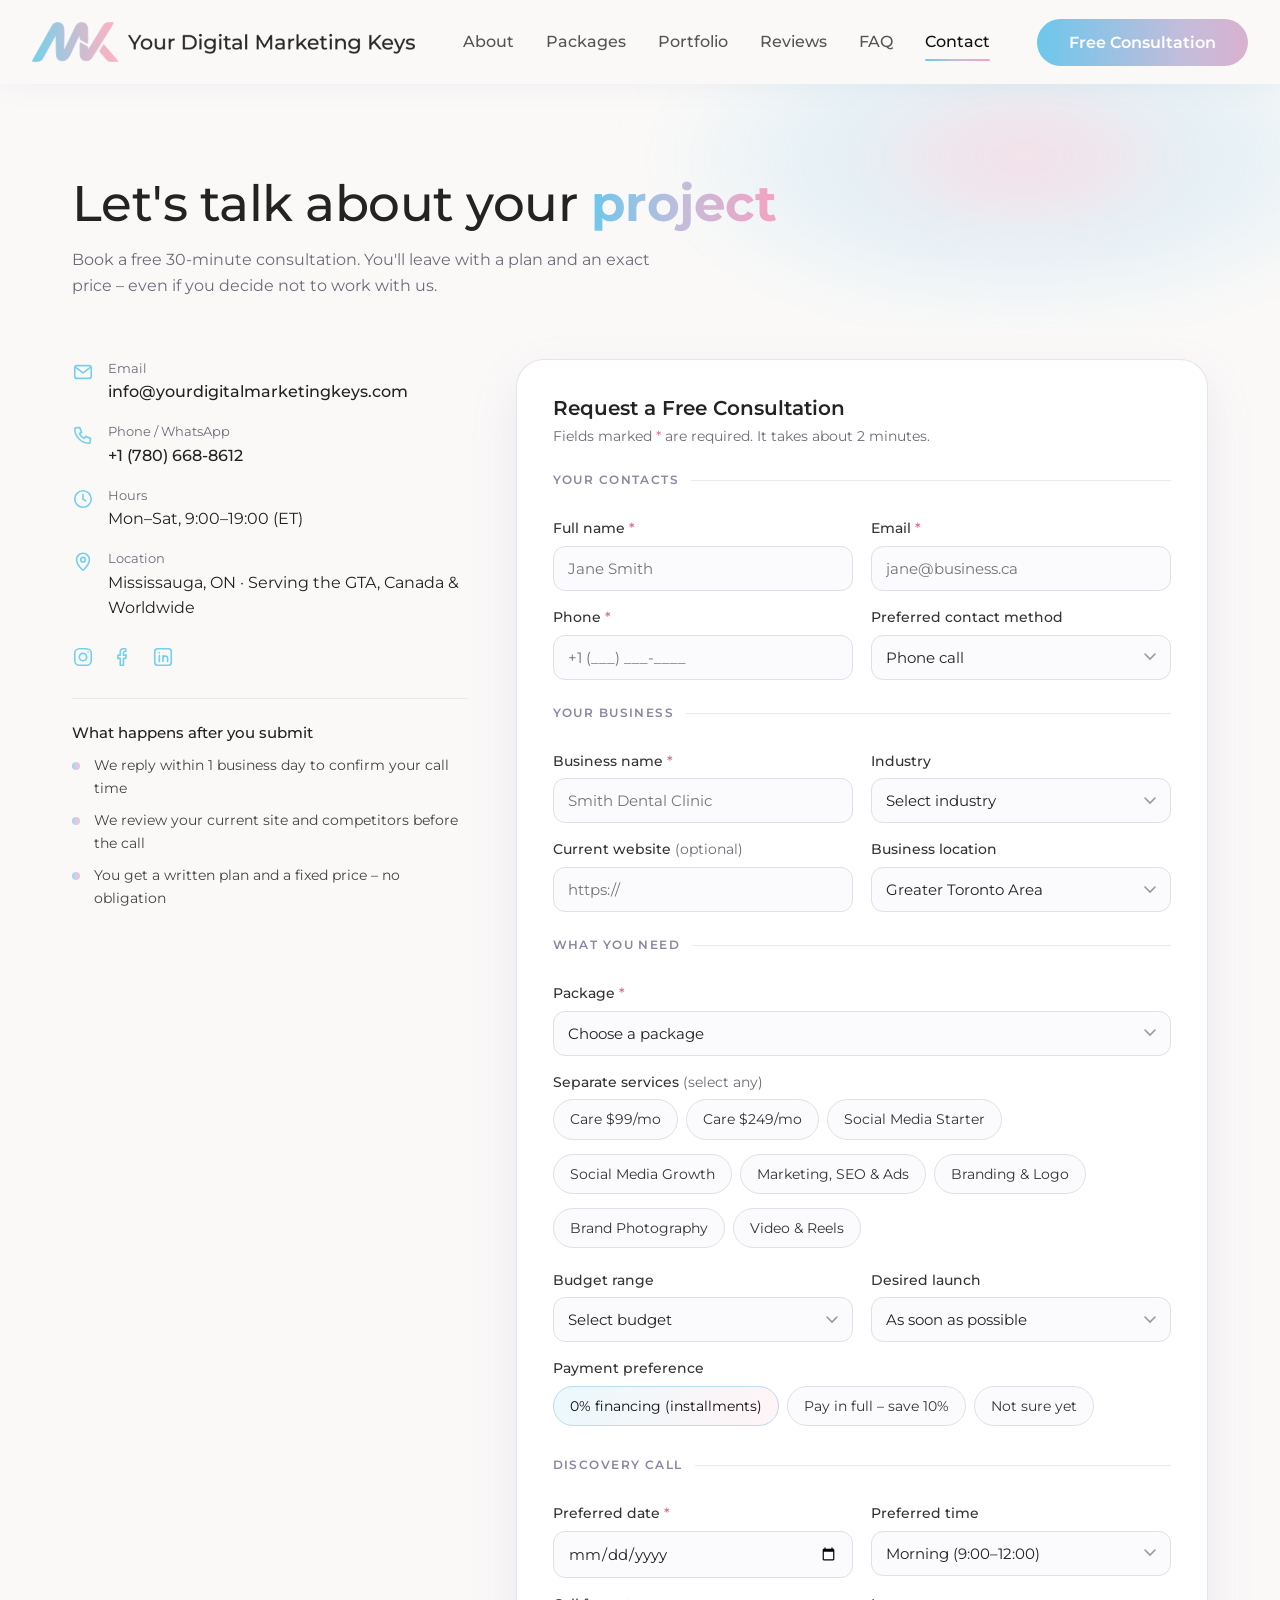
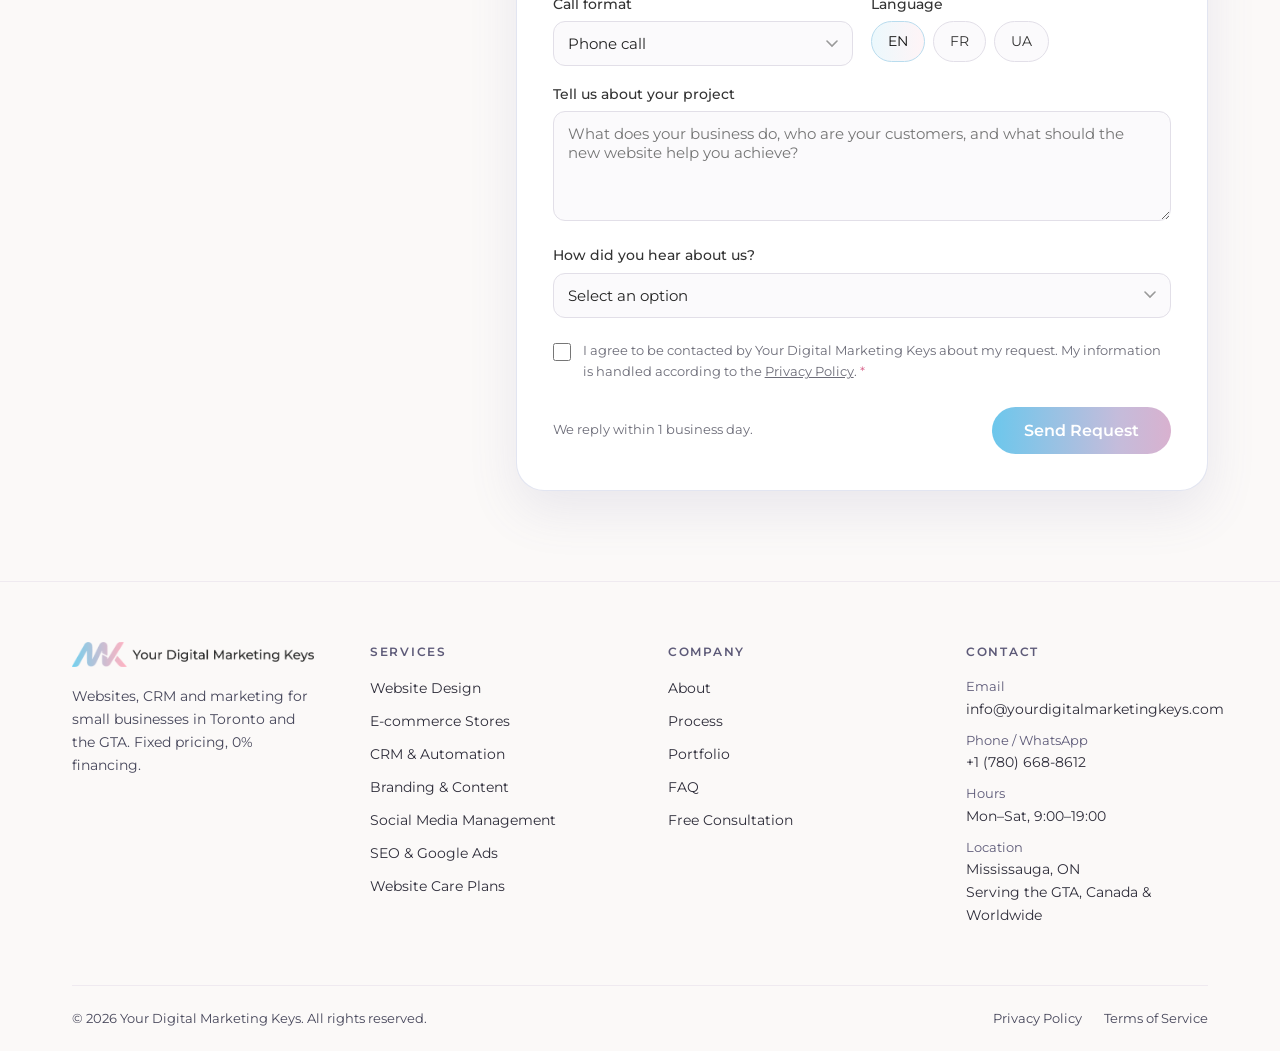
==== contact.html @ 34bf39da "Modify social media links in contact.html Updated social media links with specific URLs." ====
<!DOCTYPE html>
<html lang="en-CA">
<head>
<meta charset="UTF-8">
<meta name="viewport" content="width=device-width, initial-scale=1.0, viewport-fit=cover">
<title>Free Consultation – Web Design Mississauga &amp; GTA | YDMK</title>
<meta name="description" content="Book a free 30-minute call and get a plan with a fixed price for your website, CRM or marketing project in Toronto and the GTA.">
<link rel="canonical" href="https://yourdigitalmarketingkeys.com/contact.html">
<link rel="icon" href="favicon.ico" sizes="any">
<link rel="icon" type="image/png" sizes="192x192" href="assets/img/icon-192.png">
<link rel="apple-touch-icon" href="assets/img/apple-touch-icon.png">
<link rel="manifest" href="site.webmanifest">
<meta name="theme-color" content="#FBF9F8">
<link rel="preload" href="assets/fonts/Montserrat-Regular-latin.woff2" as="font" type="font/woff2" crossorigin>
<link rel="preload" href="assets/fonts/Montserrat-Medium-latin.woff2" as="font" type="font/woff2" crossorigin>
<meta property="og:type" content="website">
<meta property="og:site_name" content="Your Digital Marketing Keys">
<meta property="og:locale" content="en_CA">
<meta property="og:title" content="Free Consultation – Web Design Mississauga &amp; GTA | YDMK">
<meta property="og:description" content="Book a free 30-minute call and get a plan with a fixed price for your website, CRM or marketing project in Toronto and the GTA.">
<meta property="og:url" content="https://yourdigitalmarketingkeys.com/contact.html">
<meta property="og:image" content="https://yourdigitalmarketingkeys.com/assets/img/og-image.png">
<meta property="og:image:width" content="1200"><meta property="og:image:height" content="630">
<meta property="og:image:alt" content="Your Digital Marketing Keys – Web Design, CRM &amp; Marketing in Toronto &amp; GTA">
<meta name="twitter:card" content="summary_large_image">
<link rel="stylesheet" href="assets/css/main.css">
</head>
<body>
<svg width="0" height="0" style="position:absolute" aria-hidden="true">
  <symbol id="i-mail" viewBox="0 0 24 24"><rect x="3" y="5" width="18" height="14" rx="2.5"/><path d="M4 7l8 6 8-6"/></symbol>
  <symbol id="i-phone" viewBox="0 0 24 24"><path d="M5 4h3.5l2 5-2.3 1.4a11 11 0 005.4 5.4L15 13.5l5 2V19a2 2 0 01-2 2A16 16 0 013 6a2 2 0 012-2z"/></symbol>
  <symbol id="i-time" viewBox="0 0 24 24"><circle cx="12" cy="12" r="9"/><path d="M12 7v5l3 2"/></symbol>
  <symbol id="i-pin" viewBox="0 0 24 24"><path d="M12 21s-7-6.2-7-11.5a7 7 0 0114 0C19 14.8 12 21 12 21z"/><circle cx="12" cy="9.5" r="2.5"/></symbol>
  <symbol id="i-ig" viewBox="0 0 24 24"><rect x="3" y="3" width="18" height="18" rx="5"/><circle cx="12" cy="12" r="4"/><path d="M17.5 6.5h.01"/></symbol>
  <symbol id="i-fb" viewBox="0 0 24 24"><path d="M15 3h-2.5A3.5 3.5 0 009 6.5V10H6.5v3.5H9V21h3.5v-7.5H15l.5-3.5h-3V7a1 1 0 011-1H15z"/></symbol>
  <symbol id="i-in" viewBox="0 0 24 24"><rect x="3" y="3" width="18" height="18" rx="3"/><path d="M8 10.5V17M8 7.5v.01M12 17v-6.5M12 13.5a2.5 2.5 0 015 0V17"/></symbol>
</svg>


<nav class="top" aria-label="Main">
  <div class="wrap">
    <a class="logo" href="./" aria-label="Your Digital Marketing Keys – home"><img src="assets/img/logo.png" alt="Your Digital Marketing Keys" width="383" height="40"></a>
    <div class="links">
      <a href="./#about">About</a>
      <a href="./#packages">Packages</a>
      <a href="portfolio.html">Portfolio</a>
      <a href="./#reviews">Reviews</a>
      <a href="faq.html">FAQ</a>
      <a class="on" href="contact.html" aria-current="page">Contact</a>
    </div>
    <a class="btn" href="contact.html">Free Consultation</a>
    <button class="burger" id="burger" aria-label="Open menu" aria-expanded="false"><span></span><span></span><span></span></button>
  </div>
  <div class="mnav" id="mnav">
    <a href="./#about">About</a>
    <a href="./#packages">Packages</a>
    <a href="portfolio.html">Portfolio</a>
    <a href="./#reviews">Reviews</a>
    <a href="faq.html">FAQ</a>
    <a href="contact.html">Contact</a>
    <a class="btn" href="contact.html">Free Consultation</a>
  </div>
</nav>

<main>
  <header class="phead">
    <div class="wrap">
      <h1>Let's talk about your <span class="gt">project</span></h1>
      <p>Book a free 30-minute consultation. You'll leave with a plan and an exact price – even if you decide not to work with us.</p>
    </div>
  </header>
  <div class="wrap cgrid">
    <div class="cinfo">
      <div class="cline"><svg><use href="#i-mail"/></svg><div><small>Email</small><a href="mailto:info@yourdigitalmarketingkeys.com">info@yourdigitalmarketingkeys.com</a></div></div>
      <div class="cline"><svg><use href="#i-phone"/></svg><div><small>Phone / WhatsApp</small><a href="https://wa.me/17806688612" target="_blank" rel="noopener">+1 (780) 668-8612</a></div></div>
      <div class="cline"><svg><use href="#i-time"/></svg><div><small>Hours</small>Mon–Sat, 9:00–19:00 (ET)</div></div>
      <div class="cline"><svg><use href="#i-pin"/></svg><div><small>Location</small>Mississauga, ON · Serving the GTA, Canada &amp; Worldwide</div></div>
      <div class="soc">
        <a href="https://instagram.com/" target="_blank" rel="noopener" aria-label="Instagram"><svg><use href="#i-ig"/></svg></a>
        <a href="https://facebook.com/" target="_blank" rel="noopener" aria-label="Facebook"><svg><use href="#i-fb"/></svg></a>
        <a href="https://linkedin.com/" target="_blank" rel="noopener" aria-label="LinkedIn"><svg><use href="#i-in"/></svg></a>
      </div>
      <div class="next">
        <h2>What happens after you submit</h2>
        <ul class="dots">
          <li>We reply within 1 business day to confirm your call time</li>
          <li>We review your current site and competitors before the call</li>
          <li>You get a written plan and a fixed price – no obligation</li>
        </ul>
      </div>
    </div>

    <div class="form" id="formCard">
      <form id="reqForm" novalidate>
        <h2>Request a Free Consultation</h2>
        <p class="hint">Fields marked <span class="req">*</span> are required. It takes about 2 minutes.</p>
        <fieldset>
          <legend>Your contacts</legend>
          <div class="fg">
            <div class="f"><label for="f-name">Full name <span class="req">*</span></label><input id="f-name" name="name" autocomplete="name" required placeholder="Jane Smith"><div class="msg">Please enter your name.</div></div>
            <div class="f"><label for="f-email">Email <span class="req">*</span></label><input id="f-email" name="email" type="email" autocomplete="email" required placeholder="jane@business.ca"><div class="msg">Please enter a valid email address.</div></div>
            <div class="f"><label for="f-phone">Phone <span class="req">*</span></label><input id="f-phone" name="phone" type="tel" autocomplete="tel" required placeholder="+1 (___) ___-____"><div class="msg">Please enter a phone number.</div></div>
            <div class="f"><label for="f-via">Preferred contact method</label><select id="f-via" name="via"><option>Phone call</option><option>WhatsApp</option><option>Telegram</option><option>Email</option></select></div>
          </div>
        </fieldset>
        <fieldset>
          <legend>Your business</legend>
          <div class="fg">
            <div class="f"><label for="f-biz">Business name <span class="req">*</span></label><input id="f-biz" name="business" autocomplete="organization" required placeholder="Smith Dental Clinic"><div class="msg">Please enter your business name.</div></div>
            <div class="f"><label for="f-ind">Industry</label><select id="f-ind" name="industry"><option value="">Select industry</option><option>Restaurant / Café</option><option>Beauty / Salon / Spa</option><option>Health / Clinic</option><option>Construction / Landscaping</option><option>Retail / Ecommerce</option><option>Real Estate</option><option>Education / Courses</option><option>Professional Services</option><option>Other</option></select></div>
            <div class="f"><label for="f-site">Current website <span class="opt">(optional)</span></label><input id="f-site" name="website" type="url" placeholder="https://"></div>
            <div class="f"><label for="f-loc">Business location</label><select id="f-loc" name="location"><option>Greater Toronto Area</option><option>Elsewhere in Ontario</option><option>Elsewhere in Canada</option><option>USA</option><option>Outside North America</option></select></div>
          </div>
        </fieldset>
        <fieldset>
          <legend>What you need</legend>
          <div class="fg">
            <div class="f full"><label for="f-pkg">Package <span class="req">*</span></label>
              <select id="f-pkg" name="package" required>
                <option value="">Choose a package</option>
                <optgroup label="Website packages">
                  <option value="starter">Starter – Landing page · $2,800</option>
                  <option value="business">Business – Company website + CRM form · $6,900</option>
                  <option value="store">Online Store – Ecommerce website · $11,500</option>
                  <option value="growth">Growth System – Website + CRM + automation · $9,800</option>
                </optgroup>
                <optgroup label="Other">
                  <option value="services">Separate services only (no website package)</option>
                  <option value="custom">Not sure yet / Custom quote</option>
                </optgroup>
              </select><div class="msg">Please choose a package or "Not sure yet".</div></div>
            <div class="f full"><span class="lab">Separate services <span class="opt">(select any)</span></span>
              <div class="chips">
                <label class="chip"><input type="checkbox" id="s1" name="svc" value="Care $99"><span>Care $99/mo</span></label>
                <label class="chip"><input type="checkbox" id="s2" name="svc" value="Care $249"><span>Care $249/mo</span></label>
                <label class="chip"><input type="checkbox" id="s3" name="svc" value="Social Media Starter"><span>Social Media Starter</span></label>
                <label class="chip"><input type="checkbox" id="s4" name="svc" value="Social Media Growth"><span>Social Media Growth</span></label>
                <label class="chip"><input type="checkbox" id="s5" name="svc" value="Marketing / SEO / Ads"><span>Marketing, SEO &amp; Ads</span></label>
                <label class="chip"><input type="checkbox" id="s6" name="svc" value="Branding / Logo"><span>Branding &amp; Logo</span></label>
                <label class="chip"><input type="checkbox" id="s7" name="svc" value="Brand photography"><span>Brand Photography</span></label>
                <label class="chip"><input type="checkbox" id="s8" name="svc" value="Video / Reels"><span>Video &amp; Reels</span></label>
              </div></div>
            <div class="f"><label for="f-budget">Budget range</label><select id="f-budget" name="budget"><option value="">Select budget</option><option>Under $3,000</option><option>$3,000 – $7,000</option><option>$7,000 – $12,000</option><option>$12,000+</option><option>Monthly plan only</option></select></div>
            <div class="f"><label for="f-when">Desired launch</label><select id="f-when" name="timeline"><option>As soon as possible</option><option>Within 1 month</option><option>1–3 months</option><option>Just exploring</option></select></div>
            <div class="f full"><span class="lab">Payment preference</span>
              <div class="chips">
                <label class="chip"><input type="radio" id="p1" name="pay" value="0% financing" checked><span>0% financing (installments)</span></label>
                <label class="chip"><input type="radio" id="p2" name="pay" value="Pay in full"><span>Pay in full – save 10%</span></label>
                <label class="chip"><input type="radio" id="p3" name="pay" value="Not sure"><span>Not sure yet</span></label>
              </div></div>
          </div>
        </fieldset>
        <fieldset>
          <legend>Discovery call</legend>
          <div class="fg">
            <div class="f"><label for="f-date">Preferred date <span class="req">*</span></label><input id="f-date" name="date" type="date" required><div class="msg">Please pick a date (Mon–Sat).</div></div>
            <div class="f"><label for="f-time">Preferred time</label><select id="f-time" name="time"><option>Morning (9:00–12:00)</option><option>Afternoon (12:00–16:00)</option><option>Evening (16:00–19:00)</option></select></div>
            <div class="f"><label for="f-fmt">Call format</label><select id="f-fmt" name="format"><option>Phone call</option><option>Video call (Zoom / Google Meet)</option><option>In person (GTA)</option></select></div>
            <div class="f"><span class="lab">Language</span>
              <div class="chips">
                <label class="chip"><input type="radio" id="l1" name="lang" value="English" checked><span>EN</span></label>
                <label class="chip"><input type="radio" id="l2" name="lang" value="French"><span>FR</span></label>
                <label class="chip"><input type="radio" id="l3" name="lang" value="Ukrainian"><span>UA</span></label>
              </div></div>
            <div class="f full"><label for="f-msg">Tell us about your project</label><textarea id="f-msg" name="message" placeholder="What does your business do, who are your customers, and what should the new website help you achieve?"></textarea></div>
            <div class="f full"><label for="f-src">How did you hear about us?</label><select id="f-src" name="source"><option value="">Select an option</option><option>Google search</option><option>Instagram</option><option>Facebook</option><option>LinkedIn</option><option>Referral from a friend or client</option><option>Other</option></select></div>
          </div>
        </fieldset>
        <label class="consent" id="consentRow"><input type="checkbox" id="f-consent" required><span>I agree to be contacted by Your Digital Marketing Keys about my request. My information is handled according to the <a href="privacy.html" style="text-decoration:underline">Privacy Policy</a>. <span class="req">*</span></span></label>
        <div class="fsub">
          <small>We reply within 1 business day.</small>
          <button class="btn" type="submit">Send Request</button>
        </div>
      </form>
      <div class="done" id="done" hidden>
        <div class="tick"><svg width="34" height="34" viewBox="0 0 24 24" fill="none" stroke="#fff" stroke-width="2.6" stroke-linecap="round" stroke-linejoin="round"><path d="M5 12.5l4.5 4.5L19 7.5"/></svg></div>
        <h2>Thank you, <span id="dName"></span>!</h2>
        <p>Your request has been received. We'll confirm your consultation within 1 business day.</p>
        <div class="summary" id="dSum"></div>
        <button class="btn2" type="button" id="again">Submit another request</button>
      </div>
    </div>
  </div>
</main>

<footer>
  <div class="wrap">
    <div class="fgrid">
      <div class="fbrand">
        <a class="flogo" href="./" aria-label="Your Digital Marketing Keys – home"><img src="assets/img/logo.png" alt="Your Digital Marketing Keys" width="326" height="34"></a>
        <p>Websites, CRM and marketing for small businesses in Toronto and the GTA. Fixed pricing, 0% financing.</p>
        <div class="soc">
          <a href="https://instagram.com/" target="_blank" rel="noopener" aria-label="Instagram"><svg><use href="https://www.instagram.com/yourdigitalmarketingkeys?stkn=MXE5bGRibDMwNWkzcg%3D%3D&utm_source=qrg"/></svg></a>
          <a href="https://facebook.com/" target="_blank" rel="noopener" aria-label="Facebook"><svg><use href="https://www.facebook.com/share/1CYwkNndCK/?mibextid=wwXIfr"/></svg></a>
          <a href="https://linkedin.com/" target="_blank" rel="noopener" aria-label="LinkedIn"><svg><use href="https://www.linkedin.com/company/yourdigitalmarketingkeys/about/?viewAsMember=true"/></svg></a>
        </div>
      </div>
      <div>
        <p class="fh">Services</p>
        <ul>
          <li><a href="./#packages">Website Design</a></li>
          <li><a href="./#packages">E-commerce Stores</a></li>
          <li><a href="./#packages">CRM &amp; Automation</a></li>
          <li><a href="portfolio.html?f=photo">Branding &amp; Content</a></li>
          <li><a href="./#services">Social Media Management</a></li>
          <li><a href="./#services">SEO &amp; Google Ads</a></li>
          <li><a href="./#services">Website Care Plans</a></li>
        </ul>
      </div>
      <div>
        <p class="fh">Company</p>
        <ul>
          <li><a href="./#about">About</a></li>
          <li><a href="./#process">Process</a></li>
          <li><a href="portfolio.html">Portfolio</a></li>
          <li><a href="faq.html">FAQ</a></li>
          <li><a class="on" href="contact.html" aria-current="page">Free Consultation</a></li>
        </ul>
      </div>
      <div>
        <p class="fh">Contact</p>
        <ul>
          <li><small>Email</small><a href="mailto:info@yourdigitalmarketingkeys.com">info@yourdigitalmarketingkeys.com</a></li>
          <li><small>Phone / WhatsApp</small><a href="https://wa.me/17806688612" target="_blank" rel="noopener">+1 (780) 668-8612</a></li>
          <li><small>Hours</small>Mon–Sat, 9:00–19:00</li>
          <li><small>Location</small>Mississauga, ON<br>Serving the GTA, Canada &amp; Worldwide</li>
        </ul>
      </div>
    </div>
    <div class="fbot">
      <span>© 2026 Your Digital Marketing Keys. All rights reserved.</span>
      <nav aria-label="Legal"><a href="privacy.html">Privacy Policy</a><a href="terms.html">Terms of Service</a></nav>
    </div>
  </div>
</footer>

<div class="toast" id="toast" role="status" aria-live="polite"></div>
<script src="assets/js/main.js" defer></script>
<script src="assets/js/contact.js" defer></script>
</body>
</html>
---- assets/css/main.css ----
/* ---------- Fonts: Montserrat, WOFF2 split by script (only the needed subset is downloaded) ---------- */
@font-face{font-family:'Montserrat YDMK';src:url('../fonts/Montserrat-Regular-latin.woff2') format('woff2');font-weight:400;font-style:normal;font-display:swap;unicode-range:U+0000-00FF,U+0131,U+0152-0153,U+02BB-02BC,U+02C6,U+02DA,U+02DC,U+0304,U+0308,U+0329,U+2000-206F,U+2074,U+20AC,U+2122,U+2191,U+2193,U+2190,U+2192,U+2212,U+2215,U+FEFF,U+FFFD}
@font-face{font-family:'Montserrat YDMK';src:url('../fonts/Montserrat-Regular-cyrillic.woff2') format('woff2');font-weight:400;font-style:normal;font-display:swap;unicode-range:U+0301,U+0400-045F,U+0490-0491,U+04B0-04B1,U+2116}
@font-face{font-family:'Montserrat YDMK';src:url('../fonts/Montserrat-Medium-latin.woff2') format('woff2');font-weight:500;font-style:normal;font-display:swap;unicode-range:U+0000-00FF,U+0131,U+0152-0153,U+02BB-02BC,U+02C6,U+02DA,U+02DC,U+0304,U+0308,U+0329,U+2000-206F,U+2074,U+20AC,U+2122,U+2191,U+2193,U+2190,U+2192,U+2212,U+2215,U+FEFF,U+FFFD}
@font-face{font-family:'Montserrat YDMK';src:url('../fonts/Montserrat-Medium-cyrillic.woff2') format('woff2');font-weight:500;font-style:normal;font-display:swap;unicode-range:U+0301,U+0400-045F,U+0490-0491,U+04B0-04B1,U+2116}
@font-face{font-family:'Montserrat YDMK';src:url('../fonts/Montserrat-SemiBold-latin.woff2') format('woff2');font-weight:600;font-style:normal;font-display:swap;unicode-range:U+0000-00FF,U+0131,U+0152-0153,U+02BB-02BC,U+02C6,U+02DA,U+02DC,U+0304,U+0308,U+0329,U+2000-206F,U+2074,U+20AC,U+2122,U+2191,U+2193,U+2190,U+2192,U+2212,U+2215,U+FEFF,U+FFFD}
@font-face{font-family:'Montserrat YDMK';src:url('../fonts/Montserrat-SemiBold-cyrillic.woff2') format('woff2');font-weight:600;font-style:normal;font-display:swap;unicode-range:U+0301,U+0400-045F,U+0490-0491,U+04B0-04B1,U+2116}
@font-face{font-family:'Montserrat YDMK';src:url('../fonts/Montserrat-Bold-latin.woff2') format('woff2');font-weight:700;font-style:normal;font-display:swap;unicode-range:U+0000-00FF,U+0131,U+0152-0153,U+02BB-02BC,U+02C6,U+02DA,U+02DC,U+0304,U+0308,U+0329,U+2000-206F,U+2074,U+20AC,U+2122,U+2191,U+2193,U+2190,U+2192,U+2212,U+2215,U+FEFF,U+FFFD}
@font-face{font-family:'Montserrat YDMK';src:url('../fonts/Montserrat-Bold-cyrillic.woff2') format('woff2');font-weight:700;font-style:normal;font-display:swap;unicode-range:U+0301,U+0400-045F,U+0490-0491,U+04B0-04B1,U+2116}


/* YDMK — shared styles for every page. Home-only wave & glass: home.css */
:root{
  --bg:#FBF9F8; --surface:#FFFFFF; --ink:#232323; --ink-2:#4a4a52; --muted:#6c6c78;
  --blue:#75D0ED; --pink:#F4A3BF; --blue60:rgba(117,208,237,.6);
  --g:linear-gradient(90deg,#6CC7EC,#C4BCDB 50%,#F4A3BF);
  --g-soft:linear-gradient(120deg,#d9eef9 0%,#ebe3f1 50%,#f5d5e2 100%);
  --line:rgba(150,160,205,.28); --soft:#F3F0F5;
  --shadow:0 10px 30px rgba(110,120,170,.10);
  --font:'Montserrat YDMK','Montserrat','Segoe UI',Arial,sans-serif;
  color-scheme:light;
}
*{margin:0;padding:0;box-sizing:border-box}
[hidden]{display:none!important}
html{scroll-behavior:smooth;scroll-padding-top:96px}
body{font-family:var(--font);color:var(--ink);background:var(--bg);line-height:1.6;font-size:16px;-webkit-font-smoothing:antialiased}
img{max-width:100%;display:block}
a{color:inherit}
button{font-family:var(--font)}
.wrap{max-width:1200px;margin:0 auto;padding-inline:32px}
h1{font-size:clamp(2.1rem,4.4vw,3.15rem);line-height:1.18;font-weight:500;letter-spacing:-.01em;text-wrap:balance}
h2{font-size:clamp(1.5rem,2.6vw,2rem);line-height:1.25;font-weight:500;text-wrap:balance}
h3{font-size:1.1rem;font-weight:600;line-height:1.35}
.gt{background:var(--g);-webkit-background-clip:text;background-clip:text;color:transparent;font-weight:700}
.center{text-align:center}
.lead{font-size:1.05rem;max-width:720px;margin:14px auto 44px;text-align:center;color:var(--muted)}
section{padding-block:88px}
:focus-visible{outline:2px solid #5aa9d6;outline-offset:3px;border-radius:6px}

/* ---------- Buttons (Montserrat Regular) ---------- */
.btn,.btn2{position:relative;display:inline-flex;align-items:center;justify-content:center;gap:8px;font:400 1rem var(--font);padding:14px 32px;border-radius:40px;text-decoration:none;cursor:pointer;transition:background-position .35s,box-shadow .25s,transform .2s;white-space:nowrap}
.btn{background:var(--g);background-size:140% 100%;color:#fff;border:0;font-weight:600}
.btn:hover{background-position:100% 0;box-shadow:0 10px 24px rgba(244,163,191,.38);transform:translateY(-1px)}
.btn2{background:transparent;color:var(--ink);border:0;isolation:isolate}
.btn2::before{content:"";position:absolute;inset:0;border-radius:inherit;border:1.5px solid transparent;background:var(--g) border-box;background-size:140% 100%;transition:background-position .35s;-webkit-mask:linear-gradient(#fff 0 0) padding-box,linear-gradient(#fff 0 0) border-box;-webkit-mask-composite:xor;mask-composite:exclude;pointer-events:none;z-index:-1}
.btn2:hover{box-shadow:0 10px 24px rgba(244,163,191,.38);transform:translateY(-1px)}
.btn2:hover::before{background-position:100% 0}

/* ---------- Nav ---------- */
nav.top{position:sticky;top:env(safe-area-inset-top,0px);z-index:50;background:rgba(251,249,248,.9);backdrop-filter:blur(12px);-webkit-backdrop-filter:blur(12px);box-shadow:0 2px 24px rgba(120,130,170,.08)}
nav.top .wrap{max-width:1320px;display:flex;align-items:center;justify-content:space-between;gap:24px;height:84px}
.logo{display:block;flex:none}
.logo img{height:40px;width:auto}
.links{display:flex;gap:32px}
.links a{color:#555;text-decoration:none;font-size:1rem;font-weight:500;padding:6px 0;position:relative}
.links a::after{content:"";position:absolute;left:0;right:0;bottom:0;height:2px;background:var(--g);transform:scaleX(0);transition:transform .25s;border-radius:2px}
.links a:hover,.links a.on{color:#111}
.links a:hover::after,.links a.on::after{transform:scaleX(1)}
.burger{display:none;background:none;border:0;width:44px;height:44px;cursor:pointer;border-radius:10px}
.burger span{display:block;width:22px;height:2px;background:var(--ink);margin:5px auto;border-radius:2px}
.mnav{display:none}

/* ---------- Hero + value block share one atmosphere ---------- */
.atmo{position:relative;overflow:hidden;overflow:clip} /* clip: anchors like #about must not scroll this box internally */
.hero{position:relative;z-index:1;padding-block:140px 150px;}
.kicker{display:inline-block;font-size:.8rem;font-weight:600;letter-spacing:.12em;text-transform:uppercase;color:#5aa9d6;margin-bottom:16px}
.hero-in{max-width:720px;margin-left:clamp(0px,1vw,60px)}
.hero p.sub{font-size:1.05rem;margin:26px 0 30px;color:#333;max-width:590px}.hero h1{white-space:nowrap}@media(max-width:760px){.hero h1{white-space:normal}}
.cta-row{display:flex;flex-wrap:wrap;gap:16px}
.badges{display:flex;gap:10px;flex-wrap:wrap;margin-top:18px;max-width:610px}
.badge{background:rgba(255,255,255,.8);border:1px solid var(--line);border-radius:30px;padding:8px 22px;font-size:.9rem;color:#555}

.band{position:relative;z-index:1;background:rgba(255 255 255 / 0%)}
.vgrid{display:grid;grid-template-columns:repeat(4,minmax(0,1fr));gap:24px}
.vcard{background:var(--surface);border-radius:24px;padding:32px 24px;text-align:center;box-shadow:var(--shadow);border:1px solid rgba(255,255,255,.7)}
.vcard h3{font-size:1.15rem;margin-bottom:10px}
.vcard p{color:var(--muted);font-size:.9rem;line-height:1.55}
.pills{display:flex;flex-wrap:wrap;gap:12px;justify-content:center;margin-top:42px}
.pill{font:400 .95rem var(--font);color:#555;background:rgba(255,255,255,.85);border:1px solid var(--line);border-radius:30px;padding:10px 24px;cursor:pointer;text-decoration:none;transition:border-color .2s,color .2s,transform .2s}
.pill:hover{border-color:var(--pink);color:#111;transform:translateY(-1px)}
.pill.lbl{background:linear-gradient(90deg,rgba(117,208,237,.11),rgba(255,179,194,.11));border-color:transparent;color:#75D0ED;font-weight:700;cursor:default;transform:none}

/* ---------- Packages ---------- */
.alt{background:linear-gradient(180deg,#eef3fa 0%,#f6eff4 60%,var(--bg) 100%)}
.pgrid{display:grid;grid-template-columns:repeat(4,minmax(0,1fr));gap:22px}
.card{position:relative;background:var(--surface);border-radius:24px;padding:32px 26px;border:1px solid var(--line);box-shadow:var(--shadow);display:flex;flex-direction:column}
.card.hot{border:1.5px solid var(--pink)}
.tag{position:absolute;top:-13px;right:22px;background:var(--g);color:#fff;font-size:.75rem;font-weight:600;padding:4px 14px;border-radius:20px}
.price{font-size:1.9rem;font-weight:700;margin:12px 0 2px;background:var(--g);-webkit-background-clip:text;background-clip:text;color:transparent;width:fit-content;font-variant-numeric:tabular-nums}
.per{font-size:.86rem;color:var(--muted)}
.card ul{list-style:none;margin:18px 0 26px;flex:1}
.card li,.dots li{padding-left:22px;position:relative;margin-bottom:9px;font-size:.9rem;color:#444}
.card li::before,.dots li::before{content:"";position:absolute;left:0;top:.55em;width:8px;height:8px;border-radius:50%;background:var(--g);opacity:.7}
.card .btn{width:100%;padding:13px;font-size:.93rem}

/* ---------- Process steps ---------- */
.steps{max-width:860px;margin:0 auto;list-style:none}
.step{display:grid;grid-template-columns:44px minmax(0,1fr);column-gap:24px;position:relative;padding-bottom:30px}
.step:not(:last-child)::after{content:"";position:absolute;left:21px;top:52px;bottom:6px;width:2px;background:linear-gradient(var(--c),var(--c2));opacity:.45;border-radius:2px}
.step:nth-child(1){--c:rgba(117,208,237,.6);--c2:rgba(149,195,229,.6)}
.step:nth-child(2){--c:rgba(149,195,229,.6);--c2:rgba(181,183,221,.6)}
.step:nth-child(3){--c:rgba(181,183,221,.6);--c2:rgba(213,171,212,.6)}
.step:nth-child(4){--c:rgba(213,171,212,.6);--c2:rgba(244,163,191,.6)}
.step:nth-child(5){--c:rgba(244,163,191,.6)}
.num{width:44px;height:44px;border-radius:50%;background:var(--c);color:#fff;display:flex;align-items:center;justify-content:center;font-weight:600;font-size:1.05rem;line-height:1;font-variant-numeric:tabular-nums lining-nums}
.step h3{padding-top:9px}
.step p{color:var(--muted);font-size:.94rem;margin-top:4px}

/* ---------- Plans table ---------- */
.tscroll{overflow-x:auto;border-radius:24px;box-shadow:var(--shadow);border:1px solid var(--line);background:var(--surface)}
table.plans{width:100%;min-width:620px;border-collapse:separate;border-spacing:0;background:var(--surface)}
.plans th{background:#f4f9fc;color:var(--ink);padding:16px 20px;text-align:left;font-size:.9rem;font-weight:600;box-shadow:inset 1px 0 0 #efeaf0,inset 1px 0 0 #efeaf0,inset 1px 0 0 #efeaf0}
.plans th:last-child{box-shadow:inset 0 -1px 0 #e4edf3,inset 1px 0 0 ##efeaf0}
.plans td+td{box-shadow:inset 1px 0 0 #f1edf3}
.plans tr:not(:first-child):hover td{background:#fcfbfd}
.plans td{padding:16px 20px;border-top:1px solid #efeaf0;font-size:.92rem;vertical-align:top;color:#444}
.plans td:last-child,.plans th:last-child{white-space:nowrap;font-variant-numeric:tabular-nums;width:170px}
.plans td:first-child{width:210px}
.plans td:last-child{font-weight:600;color:var(--ink)}
.note{margin-top:26px}
.note b{font-weight:600}

/* ---------- FAQ ---------- */
.faq details{background:var(--surface);border-radius:18px;margin:0 auto 12px;max-width:860px;border:1px solid var(--line);box-shadow:0 4px 16px rgba(120,130,170,.07)}
.faq summary{cursor:pointer;font-weight:600;padding:18px 24px;list-style:none;font-size:.98rem;display:flex;gap:14px;align-items:baseline}
.faq summary::-webkit-details-marker{display:none}
.faq summary::before{content:"+";color:var(--pink);font-weight:700;font-size:1.25rem;width:12px;flex:none}
.faq details[open] summary::before{content:"–"}
.faq details p{padding:0 24px 20px 50px;color:var(--muted);font-size:.94rem}
.more{text-align:center;margin-top:28px}
.fgroup{max-width:860px;margin:0 auto 12px;font-size:.78rem;letter-spacing:.14em;text-transform:uppercase;font-weight:600;color:#8a86a0;padding-top:26px}
.fgroup:first-child{padding-top:0}

/* ---------- Reviews ---------- */
.rev-top{display:flex;justify-content:space-between;align-items:flex-end;gap:24px;flex-wrap:wrap;margin-bottom:34px}
.rating{display:flex;align-items:center;gap:16px;background:var(--surface);border:1px solid var(--line);border-radius:20px;padding:14px 22px;box-shadow:var(--shadow)}
.rating b{font-size:2rem;font-weight:700;line-height:1;font-variant-numeric:tabular-nums}
.rating small{display:block;color:var(--muted);font-size:.8rem}
.stars{display:inline-flex;gap:2px;color:#F5B400}
.stars svg{width:16px;height:16px;fill:currentColor}
.rev-track{display:grid;grid-auto-flow:column;grid-auto-columns:calc((100% - 72px)/4);gap:24px;overflow-x:auto;scroll-snap-type:x mandatory;padding:6px 2px 18px;scrollbar-width:thin}
.review{scroll-snap-align:start;background:var(--surface);border:1px solid var(--line);border-radius:22px;padding:24px;box-shadow:var(--shadow);display:flex;flex-direction:column;gap:12px;min-width:0}
.rhead{display:flex;align-items:center;gap:12px}
.av{width:42px;height:42px;border-radius:50%;display:grid;place-items:center;color:#fff;font-weight:600;flex:none}
.rhead b{display:block;font-weight:600;font-size:.95rem}
.rhead small{color:var(--muted);font-size:.78rem}
.review p{color:#444;font-size:.9rem;flex:1}
.review .src{font-size:.76rem;color:#8a86a0;border-top:1px solid #f0ecf2;padding-top:10px}
.rev-nav{display:flex;gap:10px}
.rev-nav button{width:44px;height:44px;border-radius:50%;border:1px solid var(--line);background:var(--surface);cursor:pointer;font-size:1.1rem;color:#555;transition:.2s}
.rev-nav button:hover{border-color:var(--pink);color:#111}
.rev-foot{display:flex;justify-content:space-between;align-items:center;gap:16px;flex-wrap:wrap;margin-top:18px}
.rev-foot small{color:#8a86a0;font-size:.8rem}

/* ---------- Home CTA ---------- */
.hcta{text-align:center}
.hcta p{color:var(--muted);max-width:560px;margin:12px auto 28px}
.hcta .cta-row{justify-content:center}

/* ---------- Page headers (Portfolio / FAQ / Contact / Case) ---------- */
.phead{padding-block:90px 30px;position:relative;overflow:hidden}
.phead::after{content:"";position:absolute;right:-10%;top:-40%;width:60%;height:140%;background:radial-gradient(closest-side,rgba(244,163,191,.33),rgba(108,199,236,.16),transparent);filter:blur(30px);pointer-events:none}
.phead .wrap{position:relative;z-index:1}
.phead p{color:var(--muted);max-width:620px;margin-top:14px}
.back{display:inline-flex;align-items:center;gap:8px;font-size:.92rem;color:var(--muted);text-decoration:none;margin-bottom:22px}
.back:hover{color:var(--ink)}

/* ---------- Contact page ---------- */
.cgrid{display:grid;grid-template-columns:minmax(0,.8fr) minmax(0,1.4fr);gap:48px;align-items:start;padding-block:30px 90px}
.cline{display:flex;gap:14px;align-items:flex-start;margin-bottom:18px;font-size:.98rem}
.cline svg{width:22px;height:22px;flex:none;margin-top:2px;stroke:var(--blue);fill:none;stroke-width:1.8;stroke-linecap:round;stroke-linejoin:round}
.cline a{text-decoration:none;font-weight:500}
.cline a:hover{text-decoration:underline}
.cline small{display:block;color:var(--muted);font-size:.8rem}
.next{margin-top:30px;border-top:1px solid #ece7ee;padding-top:24px}
.next h2{font-size:.95rem;margin-bottom:12px}
.dots{list-style:none}
.dots li{font-size:.9rem}
.soc{display:flex;gap:18px;margin-top:26px}
.soc a{display:inline-flex;transition:transform .2s,opacity .2s}
.soc a:hover{transform:translateY(-2px);opacity:.75}
.soc svg{width:22px;height:22px;fill:none;stroke-width:1.8;stroke-linecap:round;stroke-linejoin:round}
.cinfo .soc svg{stroke:var(--blue)}

.form{background:var(--surface);border-radius:28px;padding:36px;box-shadow:0 20px 50px rgba(110,110,160,.12);border:1px solid var(--line)}
.form h2{font-size:1.25rem;font-weight:600}
.form .hint{color:var(--muted);font-size:.88rem;margin-top:4px}
fieldset{border:0;border-top:1px solid #eee9ef;padding-top:22px;margin-top:24px}
legend{font-size:.74rem;font-weight:600;letter-spacing:.12em;text-transform:uppercase;color:#8a86a0;padding-right:12px}
.fg{display:grid;grid-template-columns:1fr 1fr;gap:16px 18px;margin-top:6px}
.fg .full{grid-column:1/-1}
.f label,.f .lab{display:block;font-size:.85rem;font-weight:500;margin-bottom:6px;color:#333}
.req{color:#d9668d}
.opt{color:var(--muted);font-weight:400}
.f input,.f select,.f textarea{width:100%;font:400 .95rem var(--font);color:var(--ink);background:#fbfafc;border:1px solid #e2dfe8;border-radius:12px;padding:12px 14px;transition:border-color .2s,box-shadow .2s;appearance:none;-webkit-appearance:none}
.f select{background-image:url("data:image/svg+xml,%3Csvg xmlns='http://www.w3.org/2000/svg' width='12' height='8' viewBox='0 0 12 8'%3E%3Cpath d='M1 1l5 5 5-5' stroke='%23999' stroke-width='1.6' fill='none' stroke-linecap='round'/%3E%3C/svg%3E");background-repeat:no-repeat;background-position:right 14px center;padding-right:38px}
.f textarea{min-height:110px;resize:vertical}
.f input:focus,.f select:focus,.f textarea:focus{outline:none;border-color:#9ccfe9;box-shadow:0 0 0 4px rgba(108,199,236,.18);background:#fff}
.f.err input,.f.err select,.f.err textarea{border-color:#e07a9b}
.f .msg{display:none;font-size:.78rem;color:#c2527a;margin-top:5px}
.f.err .msg{display:block}
.chips{display:flex;flex-wrap:wrap;gap:8px}
.chip{position:relative}
.chip input{position:absolute;opacity:0;pointer-events:none}
.chip span{display:inline-block;font-size:.86rem;font-weight:400;padding:8px 16px;border-radius:30px;border:1px solid #e2dfe8;background:#fbfafc;cursor:pointer;transition:.2s;user-select:none}
.chip input:checked+span{background:linear-gradient(90deg,rgba(117,208,237,.14),rgba(255,179,194,.14));border-color:#b9dcee;color:#111}
.chip input:focus-visible+span{outline:2px solid #5aa9d6;outline-offset:2px}
.consent{display:flex;gap:12px;align-items:flex-start;font-size:.84rem;color:var(--muted);margin-top:22px;cursor:pointer}
.consent input{margin-top:3px;width:18px;height:18px;accent-color:#e58fb0;flex:none}
.consent.err{color:#c2527a}
.fsub{display:flex;align-items:center;justify-content:space-between;gap:16px;flex-wrap:wrap;margin-top:24px}
.fsub small{color:var(--muted);font-size:.8rem}
.done{text-align:center;padding:30px 10px}
.done .tick{width:74px;height:74px;border-radius:50%;background:var(--g);display:grid;place-items:center;margin:0 auto 20px}
.done h2{font-size:1.4rem;margin-bottom:8px}
.done p{color:var(--muted);max-width:420px;margin:0 auto}
.summary{text-align:left;max-width:420px;margin:24px auto;background:var(--soft);border-radius:16px;padding:16px 20px;font-size:.88rem}
.summary div{display:flex;justify-content:space-between;gap:16px;padding:5px 0;border-bottom:1px dashed #e2dce6}
.summary div:last-child{border:0}
.summary span:first-child{color:var(--muted)}
.summary span:last-child{text-align:right;font-weight:500}

/* ---------- Portfolio ---------- */
.filters{display:flex;gap:10px;flex-wrap:wrap;margin-top:34px}
.filters button{font:400 .93rem var(--font);color:#555;background:#fff;border:1px solid var(--line);border-radius:30px;padding:10px 22px;cursor:pointer;transition:.2s;display:inline-flex;gap:8px;align-items:center}
.filters button b{font-weight:500;font-size:.75rem;color:#8a86a0;background:var(--soft);border-radius:20px;padding:1px 8px;font-variant-numeric:tabular-nums}
.filters button:hover{border-color:var(--pink)}
.filters button.on{background:var(--g);color:#fff;border-color:transparent;font-weight:600}
.filters button.on b{background:rgba(255,255,255,.3);color:#fff}
.pfgrid{display:grid;grid-template-columns:repeat(3,minmax(0,1fr));gap:26px;padding-block:34px 70px}
.proj{background:var(--surface);border-radius:24px;overflow:hidden;border:1px solid var(--line);box-shadow:var(--shadow);display:flex;flex-direction:column;transition:transform .25s,box-shadow .25s}
.proj:hover{transform:translateY(-4px);box-shadow:0 18px 40px rgba(110,120,170,.16)}
.thumb{aspect-ratio:16/10;max-width:100%;position:relative;display:grid;place-items:center;color:rgba(255,255,255,.95)}
.thumb .ph{display:flex;flex-direction:column;align-items:center;gap:8px;font-size:.76rem;letter-spacing:.1em;text-transform:uppercase;font-weight:600}
.thumb .ph svg{width:38px;height:38px}
.thumb .cat{position:absolute;left:16px;top:16px;background:rgba(255,255,255,.92);color:#444;font-size:.74rem;font-weight:600;padding:5px 12px;border-radius:20px}
.t-web{background:linear-gradient(135deg,#8fd3ef,#b9bfe0 60%,#e9b3cb)}
.t-smm{background:linear-gradient(135deg,#f4a3bf,#d7b6d8 55%,#a9d6ee)}
.t-photo{background:linear-gradient(135deg,#9aa6cf,#c9b6d6 50%,#f2c0cf)}
.pbody{padding:22px 24px 24px;display:flex;flex-direction:column;flex:1}
.client{font-size:.8rem;color:#8a86a0;font-weight:500}
.pbody h3{margin:4px 0 8px}
.pbody p{font-size:.9rem;color:var(--muted);flex:1}
.ptags{display:flex;flex-wrap:wrap;gap:6px;margin:16px 0 20px}
.ptags span{font-size:.74rem;background:var(--soft);color:#5d5a70;border-radius:20px;padding:4px 10px}
.pbtns{display:grid;grid-template-columns:1fr 1fr;gap:10px;margin-top:auto}
.pbtns .btn,.pbtns .btn2{padding:11px 10px;font-size:.86rem;width:100%;min-width:0}
.pcta{text-align:center;padding-block:10px 90px}
.pcta p{color:var(--muted);margin:10px auto 24px;max-width:520px}

/* ---------- Case page ---------- */
.case-hero{aspect-ratio:21/9;max-width:100%;border-radius:28px;display:grid;place-items:center;color:#fff;margin-top:34px}
.case-hero .ph svg{width:52px;height:52px}
.meta{display:grid;grid-template-columns:repeat(4,minmax(0,1fr));gap:18px;margin-top:30px;padding:22px 26px;background:var(--surface);border:1px solid var(--line);border-radius:20px}
.meta small{display:block;font-size:.74rem;letter-spacing:.1em;text-transform:uppercase;color:#8a86a0;font-weight:600}
.meta span{font-size:.95rem;font-weight:500}
.story{display:grid;grid-template-columns:repeat(3,minmax(0,1fr));gap:24px;padding-block:56px 20px}
.story div{padding-top:18px;border-top:2px solid var(--blue60)}
.story h2{font-size:1.1rem;font-weight:600;line-height:1.35;margin-bottom:10px}
.story p{color:var(--muted);font-size:.95rem}
.results{display:grid;grid-template-columns:repeat(3,minmax(0,1fr));gap:18px;margin-top:30px}
.res{background:var(--surface);border:1px solid var(--line);border-radius:20px;padding:22px 24px}
.res b{display:block;font-size:1.7rem;font-weight:700;background:var(--g);-webkit-background-clip:text;background-clip:text;color:transparent;width:fit-content;font-variant-numeric:tabular-nums}
.res span{font-size:.88rem;color:var(--muted)}
.gal-h{display:flex;justify-content:space-between;align-items:baseline;gap:16px;flex-wrap:wrap;margin-top:64px}
.gal-h small{color:var(--muted);font-size:.85rem}
.gallery{display:grid;grid-template-columns:repeat(3,minmax(0,1fr));gap:16px;margin-top:20px}
.gallery .g{border-radius:18px;aspect-ratio:4/3;max-width:100%;display:grid;place-items:center;color:#fff;position:relative;overflow:hidden}
.gallery .g.wide{grid-column:span 2;aspect-ratio:auto}
.gallery .g .ph{display:flex;flex-direction:column;align-items:center;gap:6px;font-size:.72rem;letter-spacing:.1em;text-transform:uppercase;font-weight:600}
.gallery .g svg{width:30px;height:30px}
.play{width:62px;height:62px;border-radius:50%;background:rgba(255,255,255,.9);display:grid;place-items:center}
.play svg{width:22px!important;height:22px!important;margin-left:3px}
.case-note{margin-top:14px;font-size:.8rem;color:#8a86a0}
.case-cta{display:flex;justify-content:space-between;align-items:center;gap:24px;flex-wrap:wrap;padding-block:56px 90px;border-top:1px solid #ece7ee;margin-top:64px}
.case-cta h2{font-size:1.5rem}
.case-cta p{color:var(--muted)}

/* ---------- Legal pages ---------- */
.legal{max-width:780px;padding-block:10px 90px}
.legal .upd{font-size:.85rem;color:#8a86a0;margin-bottom:26px}
.legal h2{font-size:1.2rem;font-weight:600;margin:34px 0 10px}
.legal p,.legal li{color:#444;font-size:.95rem}
.legal p+p{margin-top:10px}
.legal ul{list-style:none;margin:10px 0}
.legal li{padding-left:20px;position:relative;margin-bottom:8px}
.legal li::before{content:"";position:absolute;left:2px;top:.62em;width:6px;height:6px;border-radius:50%;background:var(--g);opacity:.7}
.legal a{color:inherit}
.legal .box{margin-top:40px;padding:22px 24px;border:1px solid var(--line);border-radius:18px;background:var(--surface)}
.legal-nav{display:flex;gap:10px;flex-wrap:wrap;margin-top:26px}

/* ---------- Footer ---------- */
footer{background:var(--bg);border-top:1px solid #efeaf0;padding-block:60px 0}
.fgrid{display:grid;grid-template-columns:repeat(4,minmax(0,1fr));gap:56px}
.flogo{display:flex;align-items:center;gap:12px;text-decoration:none}
.flogo img{height:auto;width:100%;max-width:250px}
.fbrand p{color:#46465a;font-size:.9rem;margin:18px 0 20px;max-width:300px}
footer .soc{margin-top:0}
footer .soc svg{stroke:#2e2d3a}
footer .fh{font-size:.76rem;letter-spacing:.14em;text-transform:uppercase;font-weight:600;color:#5d5a78;margin-bottom:16px}
footer ul{list-style:none}
footer li{margin-bottom:10px;font-size:.9rem;color:#2e2d3a}
footer li a{text-decoration:none}
footer li a:hover{text-decoration:underline}
footer li small{display:block;color:#5d5a78;font-size:.8rem}
.fbot{margin-top:48px;border-top:1px solid #efeaf0;padding-block:22px;display:flex;justify-content:space-between;gap:16px;flex-wrap:wrap;font-size:.82rem;color:#46465a}
.fbot nav{display:flex;gap:22px}
.fbot a{text-decoration:none}.fbot a:hover{color:#000}

/* ---------- Toast ---------- */
.toast{position:fixed;left:50%;bottom:calc(24px + env(safe-area-inset-bottom,0px));transform:translate(-50%,20px);background:#2a2833;color:#fff;font-size:.88rem;padding:12px 20px;border-radius:30px;opacity:0;transition:.3s;z-index:90;pointer-events:none;max-width:calc(100% - 32px);text-align:center}
.toast.show{opacity:1;transform:translate(-50%,0)}

@media(max-width:1080px){
  .pgrid,.vgrid{grid-template-columns:repeat(2,minmax(0,1fr))}
  .fgrid{grid-template-columns:1fr 1fr;gap:40px}
  .pfgrid{grid-template-columns:repeat(2,minmax(0,1fr))}
  .rev-track{grid-auto-columns:calc((100% - 24px)/2)}
  .meta{grid-template-columns:repeat(2,minmax(0,1fr))}
}
@media(max-width:960px){
  .links,nav.top .wrap>.btn{display:none}
  .burger{display:block}
  .mnav{display:block;overflow:hidden;max-height:0;transition:max-height .3s;background:rgba(251,249,248,.98)}
  .mnav.open{max-height:460px;border-top:1px solid #eee}
  .mnav a{display:block;padding:14px 32px;text-decoration:none;font-weight:500;color:#444;border-bottom:1px solid #f1eef2}
  .mnav .btn{margin:16px 32px 20px;display:flex;border-bottom:0;color:#fff}
  .cgrid{grid-template-columns:1fr}
  .hero{padding-block:90px 110px}
  .story,.results{grid-template-columns:1fr}
}
@media(max-width:640px){
  .wrap{padding-inline:18px}
  nav.top .wrap{height:70px}
  .logo img{height:30px}
  section{padding-block:64px}
  .pgrid,.vgrid,.pfgrid,.fgrid{grid-template-columns:1fr}
  .fg{grid-template-columns:1fr}
  .form{padding:26px 20px}
  .cta-row .btn,.cta-row .btn2{width:100%}
  .faq details p{padding-left:24px}
  .mnav a{padding-inline:18px}.mnav .btn{margin-inline:18px}
  .gallery{grid-template-columns:1fr 1fr}
  .gallery .g.wide{grid-column:1/-1;aspect-ratio:16/9}
  .case-hero{aspect-ratio:4/3}
  .step{column-gap:16px}
  .rev-track{grid-auto-columns:86%}
}
@media(prefers-reduced-motion:reduce){*{transition:none!important;scroll-behavior:auto!important}}

/* visually hidden, still read by search engines and screen readers */
.sr-only{position:absolute;width:1px;height:1px;padding:0;margin:-1px;overflow:hidden;clip:rect(0,0,0,0);white-space:nowrap;border:0}
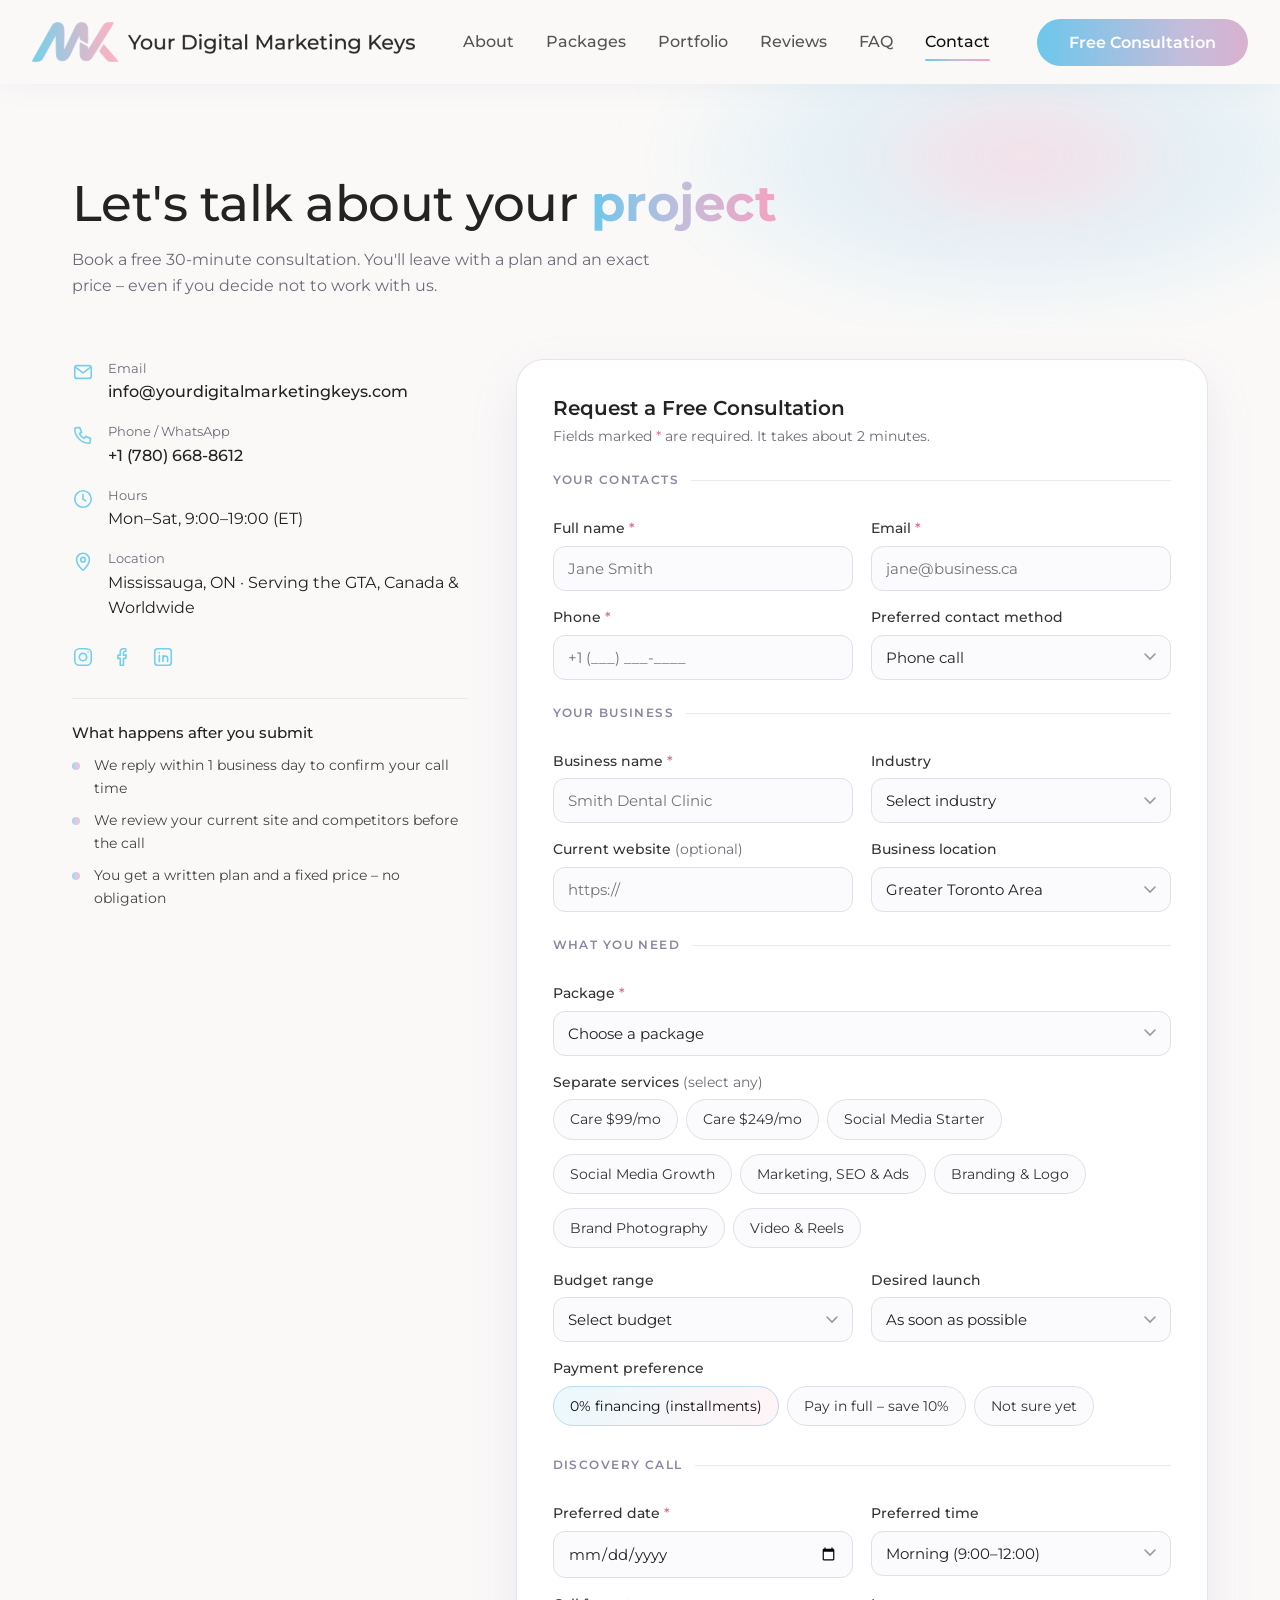
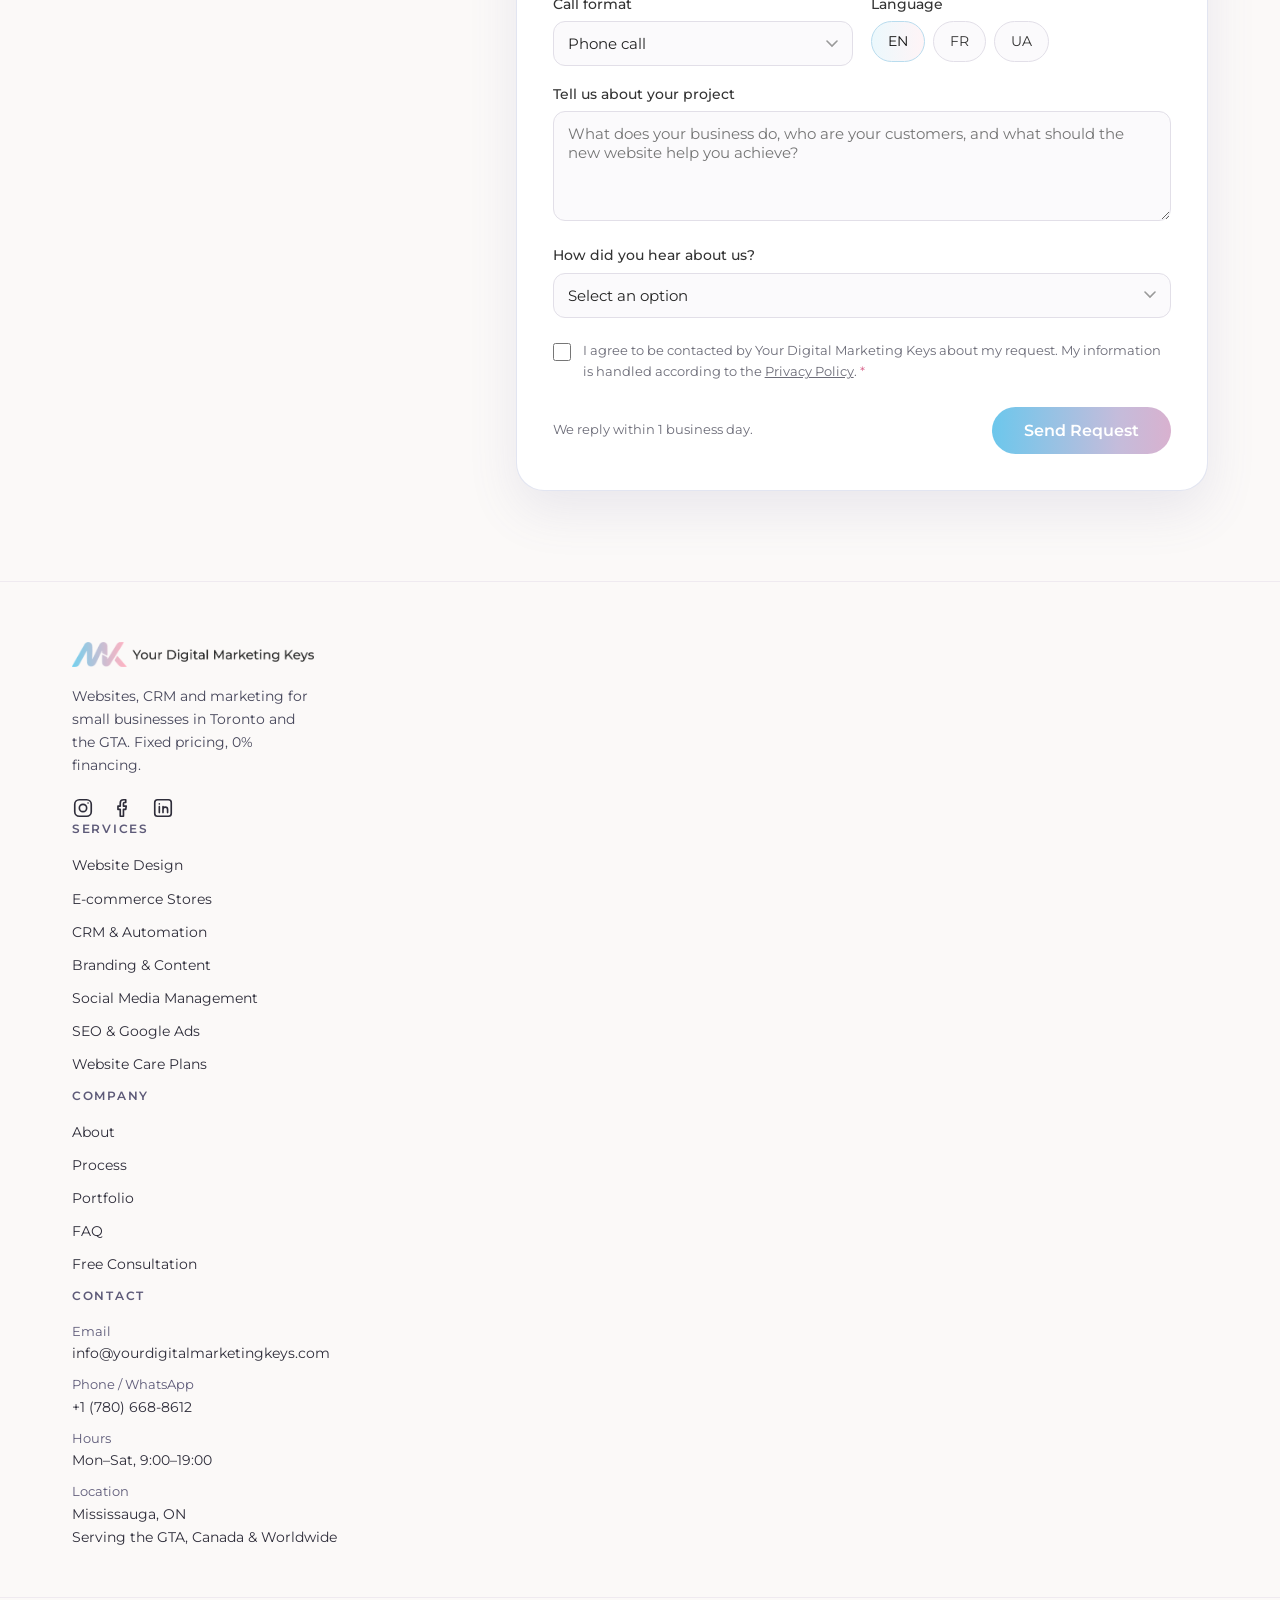
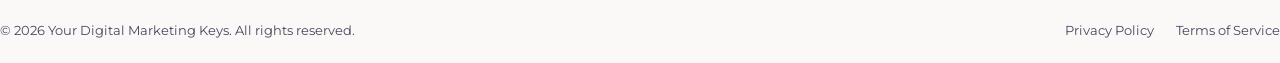
==== commit a175251f: "Update social media links in contact.html" ====
--- a/contact.html
+++ b/contact.html
@@ -190,10 +190,11 @@
         <a class="flogo" href="./" aria-label="Your Digital Marketing Keys – home"><img src="assets/img/logo.png" alt="Your Digital Marketing Keys" width="326" height="34"></a>
         <p>Websites, CRM and marketing for small businesses in Toronto and the GTA. Fixed pricing, 0% financing.</p>
         <div class="soc">
-          <a href="https://instagram.com/" target="_blank" rel="noopener" aria-label="Instagram"><svg><use href="https://www.instagram.com/yourdigitalmarketingkeys?stkn=MXE5bGRibDMwNWkzcg%3D%3D&utm_source=qrg"/></svg></a>
-          <a href="https://facebook.com/" target="_blank" rel="noopener" aria-label="Facebook"><svg><use href="https://www.facebook.com/share/1CYwkNndCK/?mibextid=wwXIfr"/></svg></a>
-          <a href="https://linkedin.com/" target="_blank" rel="noopener" aria-label="LinkedIn"><svg><use href="https://www.linkedin.com/company/yourdigitalmarketingkeys/about/?viewAsMember=true"/></svg></a>
+          <a href="https://www.instagram.com/yourdigitalmarketingkeys?stkn=MXE5bGRibDMwNWkzcg%3D%3D&utm_source=qr" target="_blank" rel="noopener" aria-label="Instagram"><svg><use href="#i-ig"/></svg></a>
+          <a href="https://www.facebook.com/share/1CYwkNndCK/?mibextid=wwXIfr" target="_blank" rel="noopener" aria-label="Facebook"><svg><use href="#i-fb"/></svg></a>
+          <a href="https://www.linkedin.com/company/yourdigitalmarketingkeys/about/?viewAsMember=true" target="_blank" rel="noopener" aria-label="LinkedIn"><svg><use href="#i-in"/></svg></a>
         </div>
+      </div>
       </div>
       <div>
         <p class="fh">Services</p>
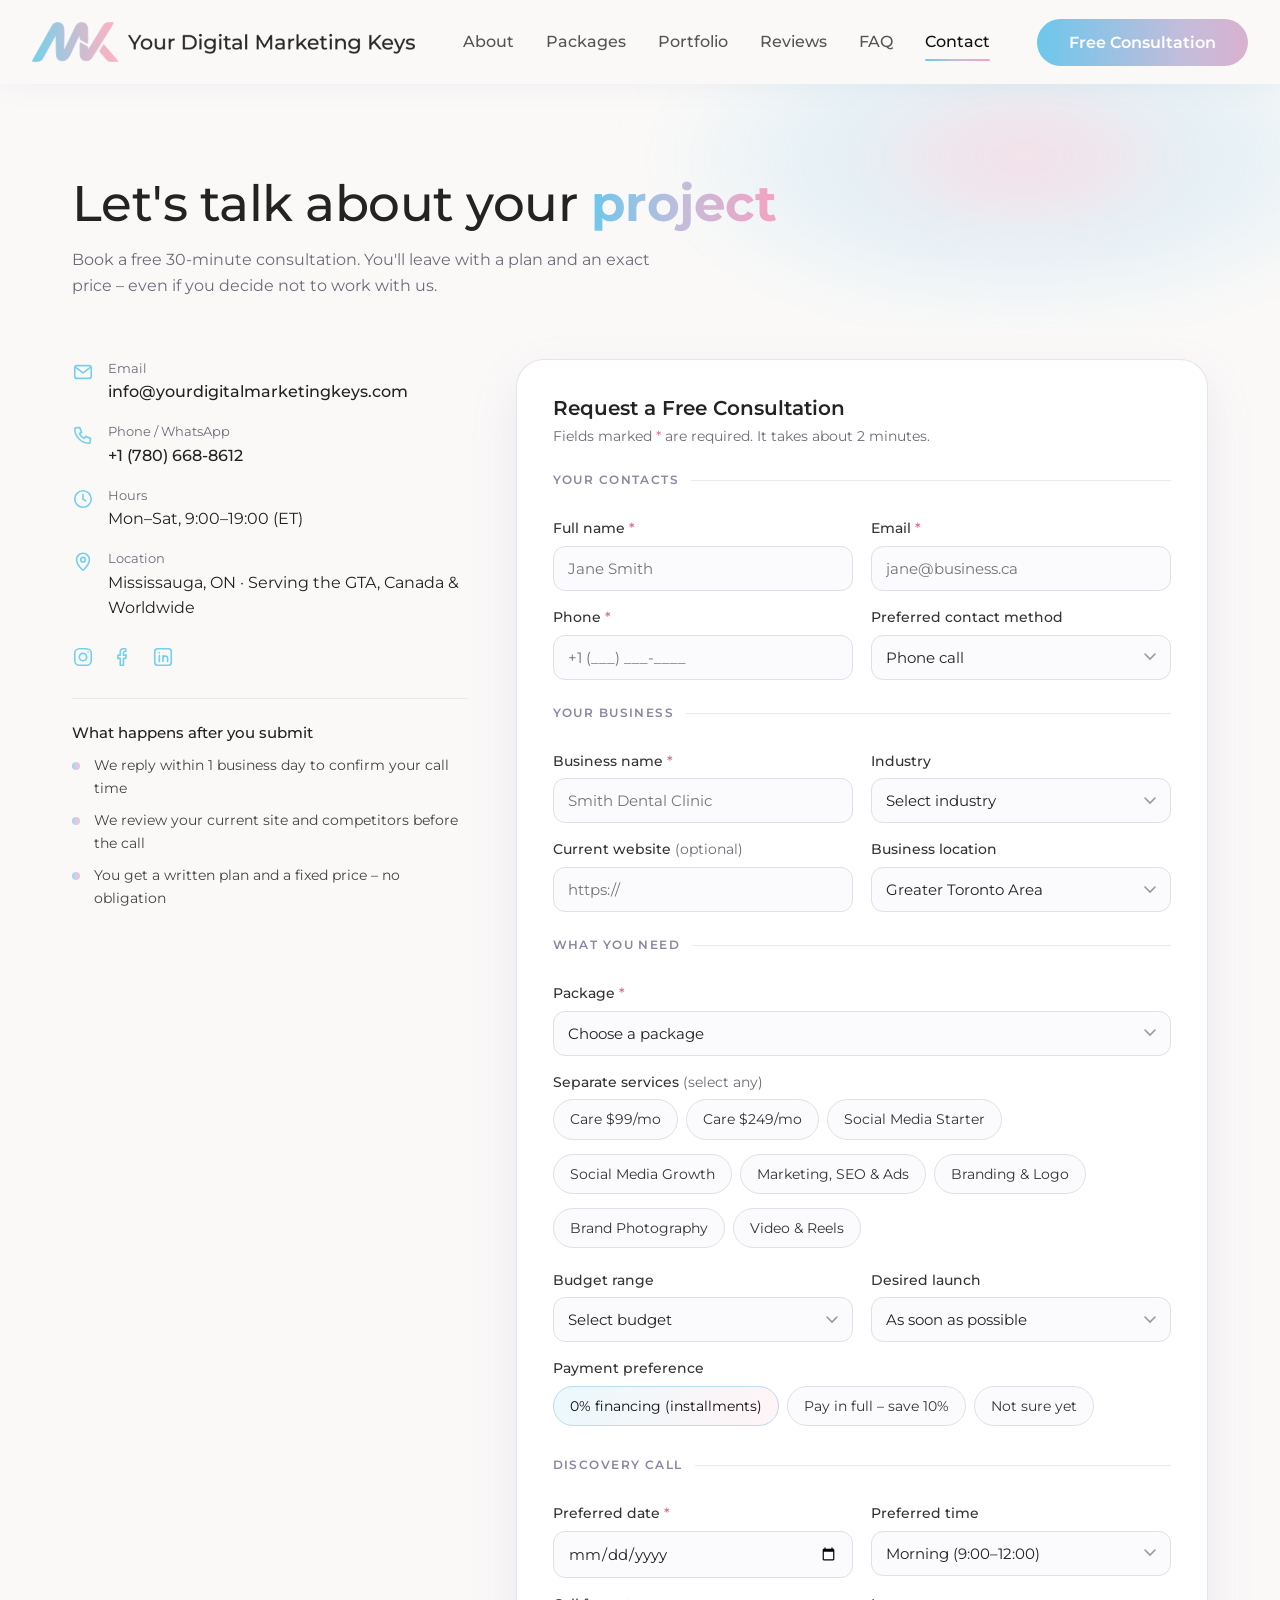
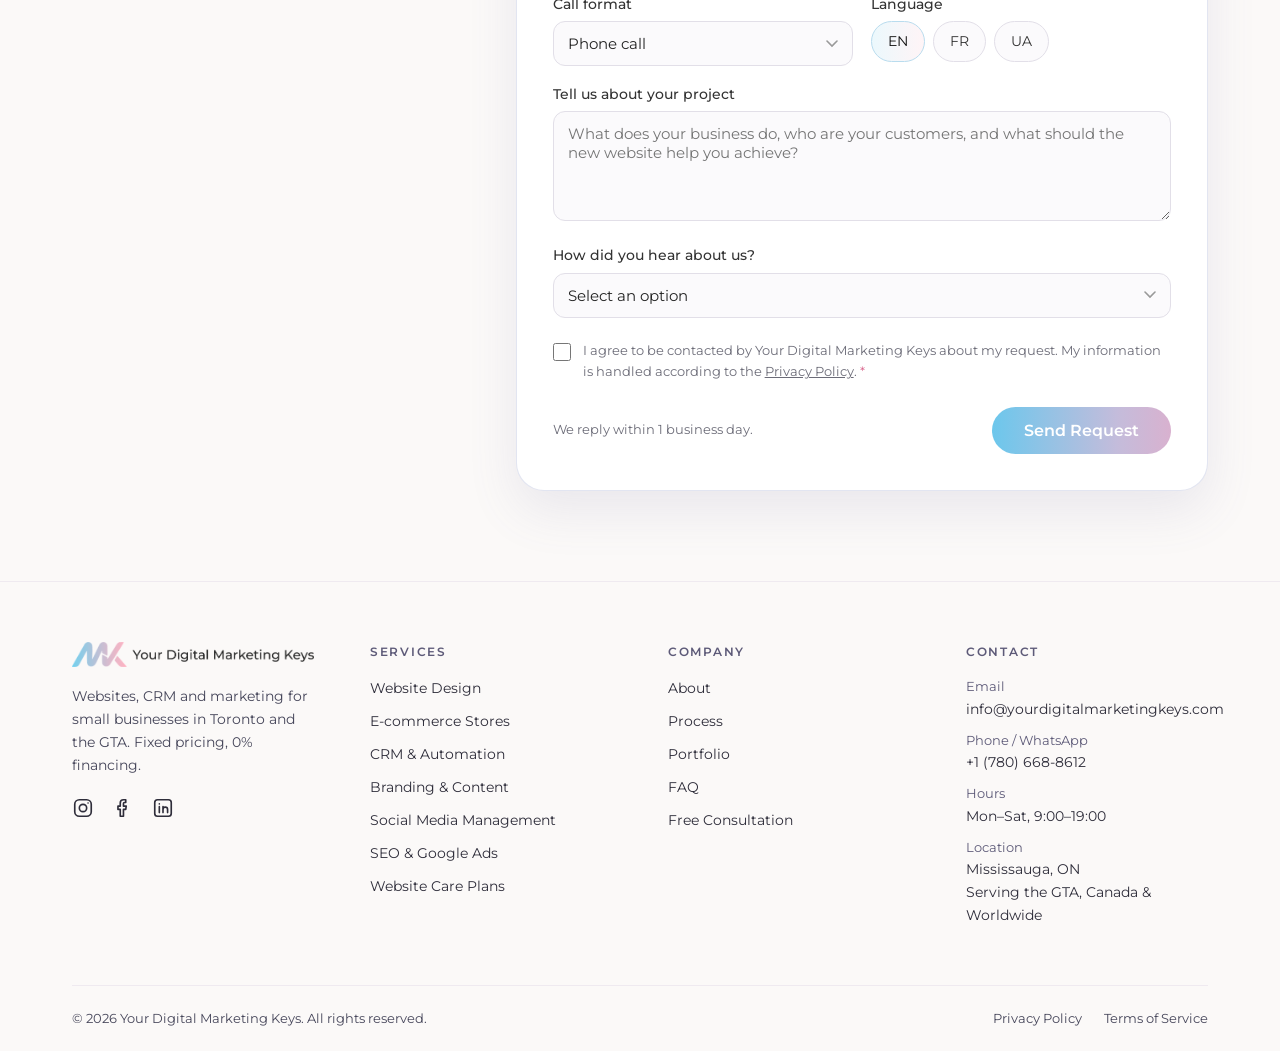
==== commit 91f64b3f: "Update links in contact.html to remove './' prefix" ====
--- a/contact.html
+++ b/contact.html
@@ -195,27 +195,26 @@
           <a href="https://www.linkedin.com/company/yourdigitalmarketingkeys/about/?viewAsMember=true" target="_blank" rel="noopener" aria-label="LinkedIn"><svg><use href="#i-in"/></svg></a>
         </div>
       </div>
-      </div>
       <div>
         <p class="fh">Services</p>
         <ul>
-          <li><a href="./#packages">Website Design</a></li>
-          <li><a href="./#packages">E-commerce Stores</a></li>
-          <li><a href="./#packages">CRM &amp; Automation</a></li>
+          <li><a href="#packages">Website Design</a></li>
+          <li><a href="#packages">E-commerce Stores</a></li>
+          <li><a href="#packages">CRM &amp; Automation</a></li>
           <li><a href="portfolio.html?f=photo">Branding &amp; Content</a></li>
-          <li><a href="./#services">Social Media Management</a></li>
-          <li><a href="./#services">SEO &amp; Google Ads</a></li>
-          <li><a href="./#services">Website Care Plans</a></li>
+          <li><a href="#services">Social Media Management</a></li>
+          <li><a href="#services">SEO &amp; Google Ads</a></li>
+          <li><a href="#services">Website Care Plans</a></li>
         </ul>
       </div>
       <div>
         <p class="fh">Company</p>
         <ul>
-          <li><a href="./#about">About</a></li>
-          <li><a href="./#process">Process</a></li>
+          <li><a href="#about">About</a></li>
+          <li><a href="#process">Process</a></li>
           <li><a href="portfolio.html">Portfolio</a></li>
           <li><a href="faq.html">FAQ</a></li>
-          <li><a class="on" href="contact.html" aria-current="page">Free Consultation</a></li>
+          <li><a href="contact.html">Free Consultation</a></li>
         </ul>
       </div>
       <div>
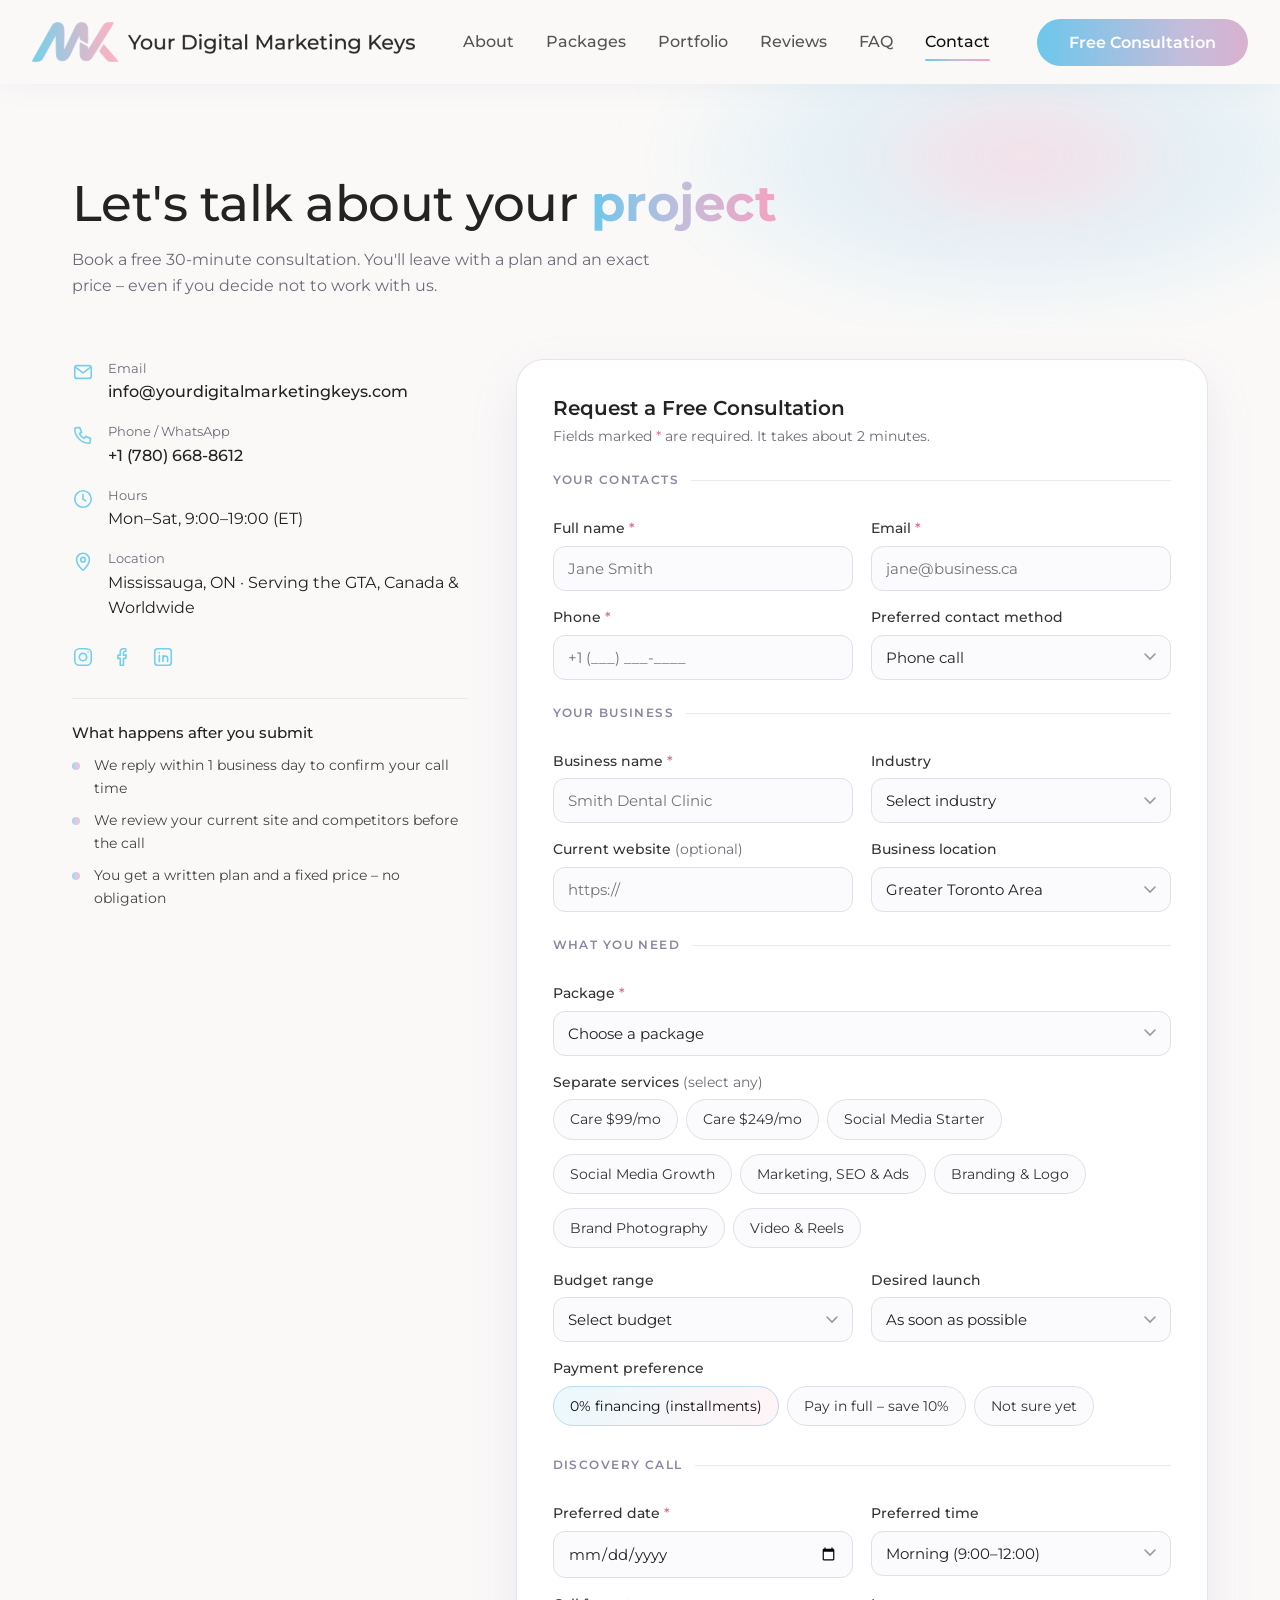
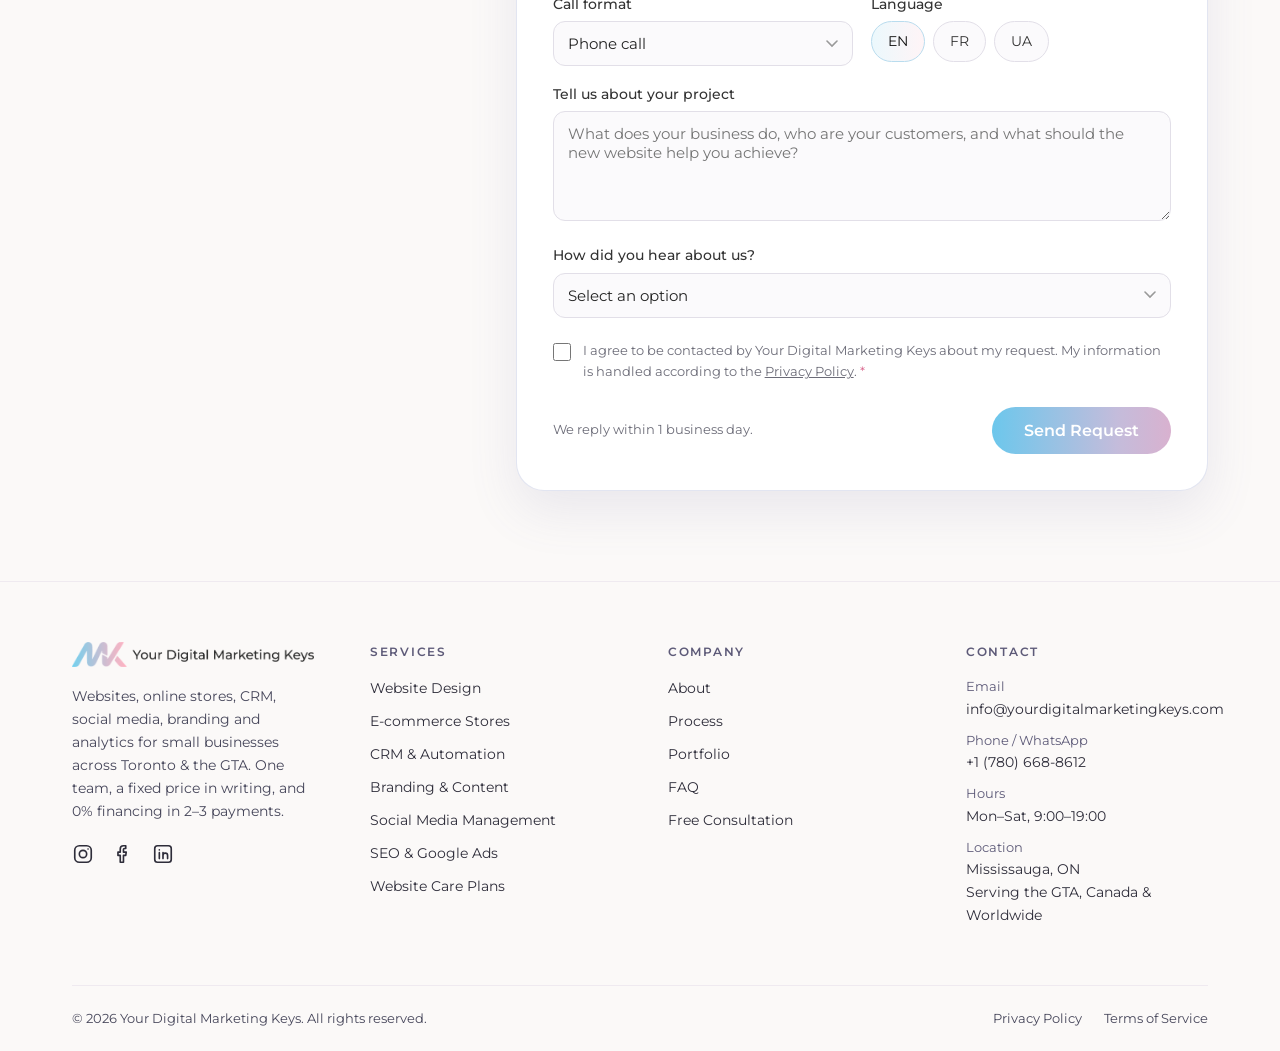
==== commit 248a2c03: "Revise service descriptions and update link paths Updated service descriptions and link references f" ====
--- a/contact.html
+++ b/contact.html
@@ -188,7 +188,7 @@
     <div class="fgrid">
       <div class="fbrand">
         <a class="flogo" href="./" aria-label="Your Digital Marketing Keys – home"><img src="assets/img/logo.png" alt="Your Digital Marketing Keys" width="326" height="34"></a>
-        <p>Websites, CRM and marketing for small businesses in Toronto and the GTA. Fixed pricing, 0% financing.</p>
+        <p>Websites, online stores, CRM, social media, branding and analytics for small businesses across Toronto & the GTA. One team, a fixed price in writing, and 0% financing in 2–3 payments.</p>
         <div class="soc">
           <a href="https://www.instagram.com/yourdigitalmarketingkeys?stkn=MXE5bGRibDMwNWkzcg%3D%3D&utm_source=qr" target="_blank" rel="noopener" aria-label="Instagram"><svg><use href="#i-ig"/></svg></a>
           <a href="https://www.facebook.com/share/1CYwkNndCK/?mibextid=wwXIfr" target="_blank" rel="noopener" aria-label="Facebook"><svg><use href="#i-fb"/></svg></a>
@@ -198,23 +198,23 @@
       <div>
         <p class="fh">Services</p>
         <ul>
-          <li><a href="#packages">Website Design</a></li>
-          <li><a href="#packages">E-commerce Stores</a></li>
-          <li><a href="#packages">CRM &amp; Automation</a></li>
+          <li><a href="./#packages">Website Design</a></li>
+          <li><a href="./#packages">E-commerce Stores</a></li>
+          <li><a href="./#packages">CRM &amp; Automation</a></li>
           <li><a href="portfolio.html?f=photo">Branding &amp; Content</a></li>
-          <li><a href="#services">Social Media Management</a></li>
-          <li><a href="#services">SEO &amp; Google Ads</a></li>
-          <li><a href="#services">Website Care Plans</a></li>
+          <li><a href="./#services">Social Media Management</a></li>
+          <li><a href="./#services">SEO &amp; Google Ads</a></li>
+          <li><a href="./#services">Website Care Plans</a></li>
         </ul>
       </div>
       <div>
         <p class="fh">Company</p>
         <ul>
-          <li><a href="#about">About</a></li>
-          <li><a href="#process">Process</a></li>
+          <li><a href="./#about">About</a></li>
+          <li><a href="./#process">Process</a></li>
           <li><a href="portfolio.html">Portfolio</a></li>
           <li><a href="faq.html">FAQ</a></li>
-          <li><a href="contact.html">Free Consultation</a></li>
+          <li><a class="on" href="contact.html" aria-current="page">Free Consultation</a></li>
         </ul>
       </div>
       <div>
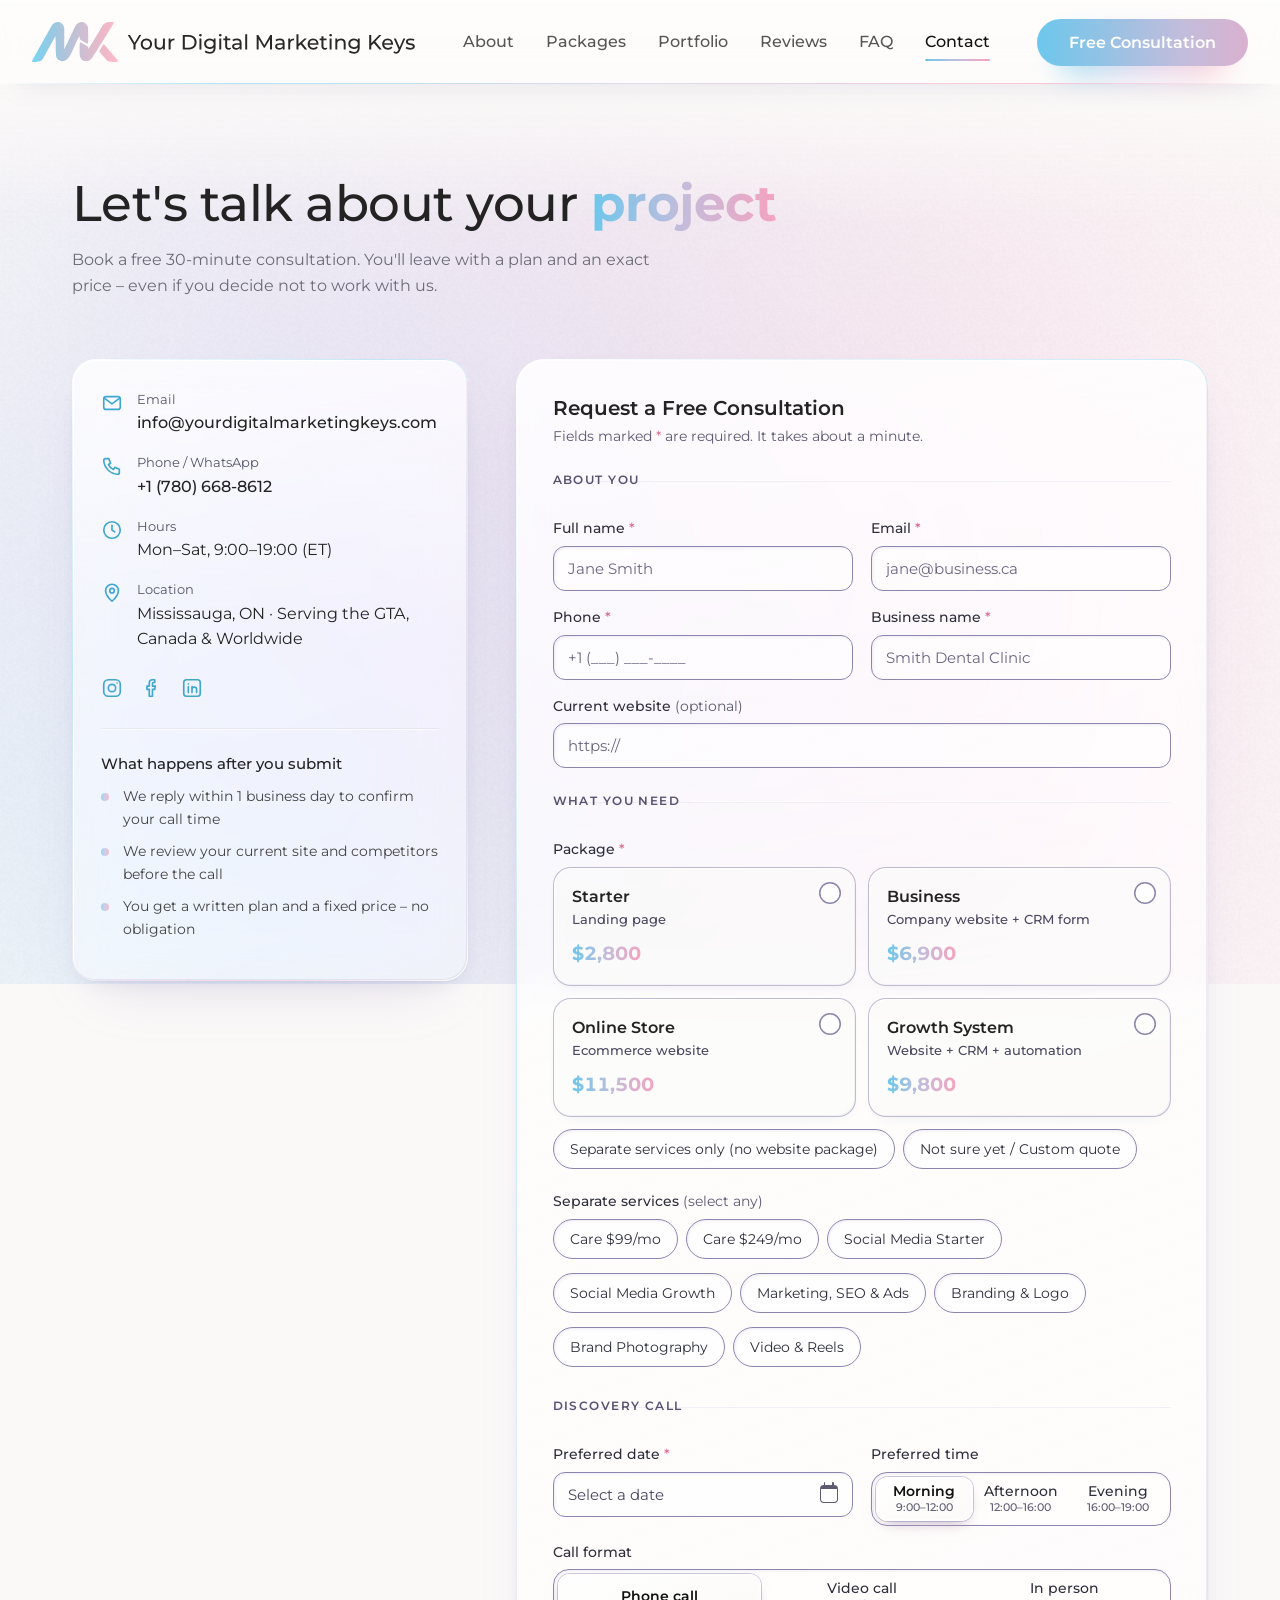
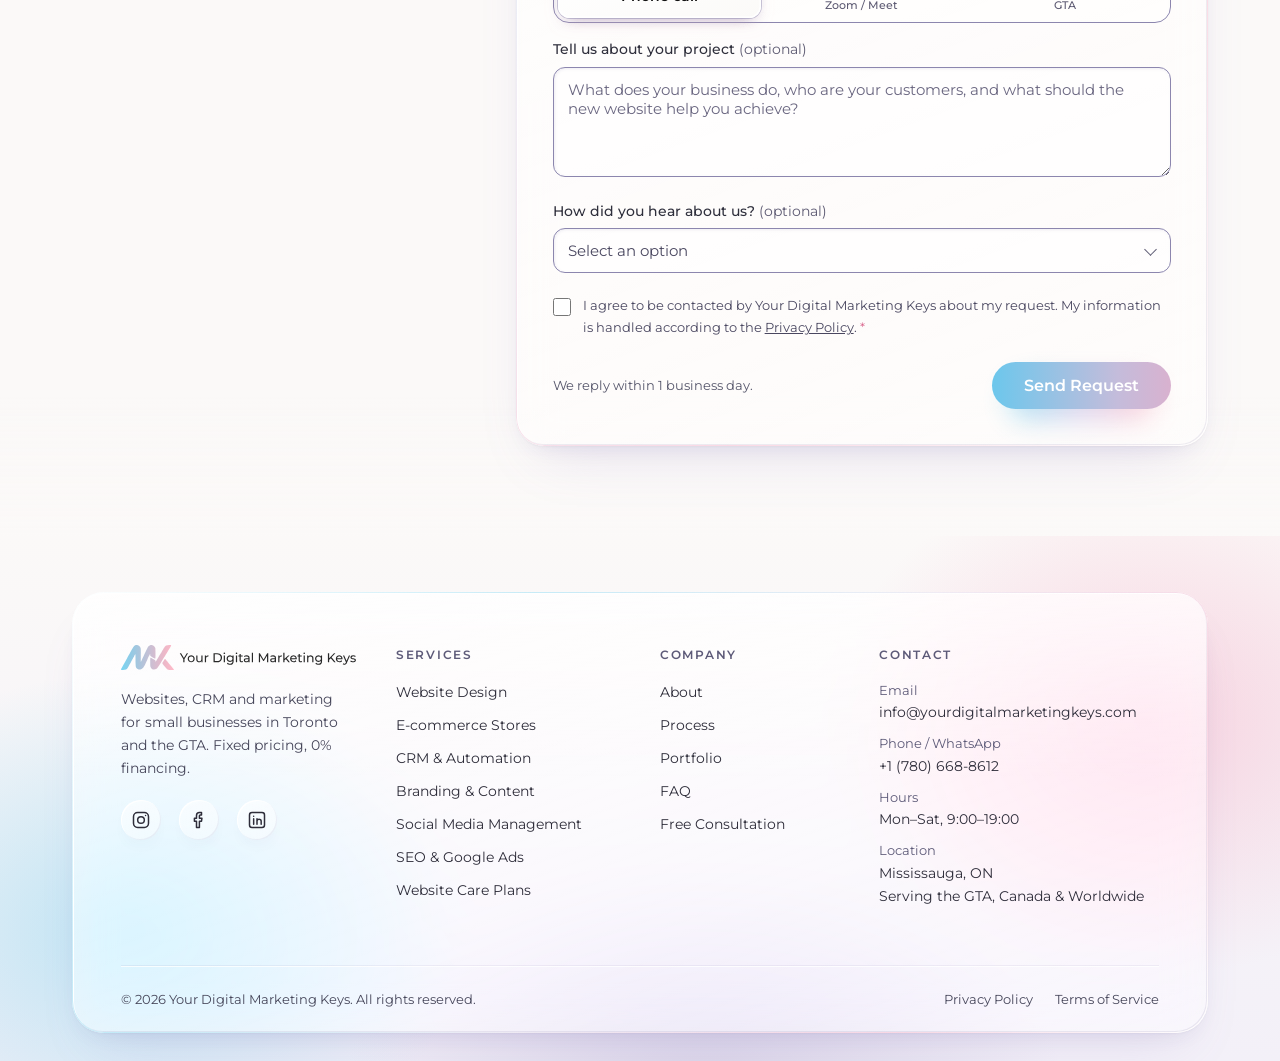
==== commit ce6001d2: "Add files via upload" ====
--- a/contact.html
+++ b/contact.html
@@ -24,6 +24,7 @@
 <meta property="og:image:alt" content="Your Digital Marketing Keys – Web Design, CRM &amp; Marketing in Toronto &amp; GTA">
 <meta name="twitter:card" content="summary_large_image">
 <link rel="stylesheet" href="assets/css/main.css">
+<link rel="stylesheet" href="assets/css/glass.css">
 </head>
 <body>
 <svg width="0" height="0" style="position:absolute" aria-hidden="true">
@@ -39,7 +40,7 @@
 
 <nav class="top" aria-label="Main">
   <div class="wrap">
-    <a class="logo" href="./" aria-label="Your Digital Marketing Keys – home"><img src="assets/img/logo.png" alt="Your Digital Marketing Keys" width="383" height="40"></a>
+    <a class="logo" href="./" aria-label="Your Digital Marketing Keys – home"><img src="assets/img/logo.svg" alt="Your Digital Marketing Keys" width="383" height="40"></a>
     <div class="links">
       <a href="./#about">About</a>
       <a href="./#packages">Packages</a>
@@ -62,7 +63,7 @@
   </div>
 </nav>
 
-<main>
+<main data-ambient-zone>
   <header class="phead">
     <div class="wrap">
       <h1>Let's talk about your <span class="gt">project</span></h1>
@@ -70,7 +71,7 @@
     </div>
   </header>
   <div class="wrap cgrid">
-    <div class="cinfo">
+    <div class="cinfo glass">
       <div class="cline"><svg><use href="#i-mail"/></svg><div><small>Email</small><a href="mailto:info@yourdigitalmarketingkeys.com">info@yourdigitalmarketingkeys.com</a></div></div>
       <div class="cline"><svg><use href="#i-phone"/></svg><div><small>Phone / WhatsApp</small><a href="https://wa.me/17806688612" target="_blank" rel="noopener">+1 (780) 668-8612</a></div></div>
       <div class="cline"><svg><use href="#i-time"/></svg><div><small>Hours</small>Mon–Sat, 9:00–19:00 (ET)</div></div>
@@ -90,33 +91,25 @@
       </div>
     </div>
 
-    <div class="form" id="formCard">
+    <div class="form glass" id="formCard">
       <form id="reqForm" novalidate>
         <h2>Request a Free Consultation</h2>
-        <p class="hint">Fields marked <span class="req">*</span> are required. It takes about 2 minutes.</p>
+        <p class="hint">Fields marked <span class="req">*</span> are required. It takes about a minute.</p>
         <fieldset>
-          <legend>Your contacts</legend>
+          <legend>About you</legend>
           <div class="fg">
             <div class="f"><label for="f-name">Full name <span class="req">*</span></label><input id="f-name" name="name" autocomplete="name" required placeholder="Jane Smith"><div class="msg">Please enter your name.</div></div>
             <div class="f"><label for="f-email">Email <span class="req">*</span></label><input id="f-email" name="email" type="email" autocomplete="email" required placeholder="jane@business.ca"><div class="msg">Please enter a valid email address.</div></div>
             <div class="f"><label for="f-phone">Phone <span class="req">*</span></label><input id="f-phone" name="phone" type="tel" autocomplete="tel" required placeholder="+1 (___) ___-____"><div class="msg">Please enter a phone number.</div></div>
-            <div class="f"><label for="f-via">Preferred contact method</label><select id="f-via" name="via"><option>Phone call</option><option>WhatsApp</option><option>Telegram</option><option>Email</option></select></div>
-          </div>
-        </fieldset>
-        <fieldset>
-          <legend>Your business</legend>
-          <div class="fg">
             <div class="f"><label for="f-biz">Business name <span class="req">*</span></label><input id="f-biz" name="business" autocomplete="organization" required placeholder="Smith Dental Clinic"><div class="msg">Please enter your business name.</div></div>
-            <div class="f"><label for="f-ind">Industry</label><select id="f-ind" name="industry"><option value="">Select industry</option><option>Restaurant / Café</option><option>Beauty / Salon / Spa</option><option>Health / Clinic</option><option>Construction / Landscaping</option><option>Retail / Ecommerce</option><option>Real Estate</option><option>Education / Courses</option><option>Professional Services</option><option>Other</option></select></div>
-            <div class="f"><label for="f-site">Current website <span class="opt">(optional)</span></label><input id="f-site" name="website" type="url" placeholder="https://"></div>
-            <div class="f"><label for="f-loc">Business location</label><select id="f-loc" name="location"><option>Greater Toronto Area</option><option>Elsewhere in Ontario</option><option>Elsewhere in Canada</option><option>USA</option><option>Outside North America</option></select></div>
+            <div class="f full"><label for="f-site">Current website <span class="opt">(optional)</span></label><input id="f-site" name="website" type="url" placeholder="https://"></div>
           </div>
         </fieldset>
         <fieldset>
           <legend>What you need</legend>
           <div class="fg">
             <div class="f full"><label for="f-pkg">Package <span class="req">*</span></label>
-              <select id="f-pkg" name="package" required>
+              <select id="f-pkg" data-gs="plans" name="package" required>
                 <option value="">Choose a package</option>
                 <optgroup label="Website packages">
                   <option value="starter">Starter – Landing page · $2,800</option>
@@ -140,30 +133,16 @@
                 <label class="chip"><input type="checkbox" id="s7" name="svc" value="Brand photography"><span>Brand Photography</span></label>
                 <label class="chip"><input type="checkbox" id="s8" name="svc" value="Video / Reels"><span>Video &amp; Reels</span></label>
               </div></div>
-            <div class="f"><label for="f-budget">Budget range</label><select id="f-budget" name="budget"><option value="">Select budget</option><option>Under $3,000</option><option>$3,000 – $7,000</option><option>$7,000 – $12,000</option><option>$12,000+</option><option>Monthly plan only</option></select></div>
-            <div class="f"><label for="f-when">Desired launch</label><select id="f-when" name="timeline"><option>As soon as possible</option><option>Within 1 month</option><option>1–3 months</option><option>Just exploring</option></select></div>
-            <div class="f full"><span class="lab">Payment preference</span>
-              <div class="chips">
-                <label class="chip"><input type="radio" id="p1" name="pay" value="0% financing" checked><span>0% financing (installments)</span></label>
-                <label class="chip"><input type="radio" id="p2" name="pay" value="Pay in full"><span>Pay in full – save 10%</span></label>
-                <label class="chip"><input type="radio" id="p3" name="pay" value="Not sure"><span>Not sure yet</span></label>
-              </div></div>
           </div>
         </fieldset>
         <fieldset>
           <legend>Discovery call</legend>
           <div class="fg">
-            <div class="f"><label for="f-date">Preferred date <span class="req">*</span></label><input id="f-date" name="date" type="date" required><div class="msg">Please pick a date (Mon–Sat).</div></div>
-            <div class="f"><label for="f-time">Preferred time</label><select id="f-time" name="time"><option>Morning (9:00–12:00)</option><option>Afternoon (12:00–16:00)</option><option>Evening (16:00–19:00)</option></select></div>
-            <div class="f"><label for="f-fmt">Call format</label><select id="f-fmt" name="format"><option>Phone call</option><option>Video call (Zoom / Google Meet)</option><option>In person (GTA)</option></select></div>
-            <div class="f"><span class="lab">Language</span>
-              <div class="chips">
-                <label class="chip"><input type="radio" id="l1" name="lang" value="English" checked><span>EN</span></label>
-                <label class="chip"><input type="radio" id="l2" name="lang" value="French"><span>FR</span></label>
-                <label class="chip"><input type="radio" id="l3" name="lang" value="Ukrainian"><span>UA</span></label>
-              </div></div>
-            <div class="f full"><label for="f-msg">Tell us about your project</label><textarea id="f-msg" name="message" placeholder="What does your business do, who are your customers, and what should the new website help you achieve?"></textarea></div>
-            <div class="f full"><label for="f-src">How did you hear about us?</label><select id="f-src" name="source"><option value="">Select an option</option><option>Google search</option><option>Instagram</option><option>Facebook</option><option>LinkedIn</option><option>Referral from a friend or client</option><option>Other</option></select></div>
+            <div class="f"><label for="f-date">Preferred date <span class="req">*</span></label><input id="f-date" name="date" type="date" data-gs="date" required><div class="msg">Please pick a date (Mon–Sat).</div></div>
+            <div class="f"><label for="f-time">Preferred time</label><select id="f-time" data-gs="seg" name="time"><option>Morning (9:00–12:00)</option><option>Afternoon (12:00–16:00)</option><option>Evening (16:00–19:00)</option></select></div>
+            <div class="f full"><label for="f-fmt">Call format</label><select id="f-fmt" data-gs="seg" name="format"><option>Phone call</option><option>Video call (Zoom / Meet)</option><option>In person (GTA)</option></select></div>
+            <div class="f full"><label for="f-msg">Tell us about your project <span class="opt">(optional)</span></label><textarea id="f-msg" name="message" placeholder="What does your business do, who are your customers, and what should the new website help you achieve?"></textarea></div>
+            <div class="f full"><label for="f-src">How did you hear about us? <span class="opt">(optional)</span></label><select id="f-src" data-gs="list" name="source"><option value="">Select an option</option><option>Google search</option><option>Instagram</option><option>Facebook</option><option>LinkedIn</option><option>Referral from a friend or client</option><option>Other</option></select></div>
           </div>
         </fieldset>
         <label class="consent" id="consentRow"><input type="checkbox" id="f-consent" required><span>I agree to be contacted by Your Digital Marketing Keys about my request. My information is handled according to the <a href="privacy.html" style="text-decoration:underline">Privacy Policy</a>. <span class="req">*</span></span></label>
@@ -184,15 +163,15 @@
 </main>
 
 <footer>
-  <div class="wrap">
+  <div class="wrap fpanel glass">
     <div class="fgrid">
       <div class="fbrand">
-        <a class="flogo" href="./" aria-label="Your Digital Marketing Keys – home"><img src="assets/img/logo.png" alt="Your Digital Marketing Keys" width="326" height="34"></a>
-        <p>Websites, online stores, CRM, social media, branding and analytics for small businesses across Toronto & the GTA. One team, a fixed price in writing, and 0% financing in 2–3 payments.</p>
+        <a class="flogo" href="./" aria-label="Your Digital Marketing Keys – home"><img src="assets/img/logo.svg" alt="Your Digital Marketing Keys" width="326" height="34"></a>
+        <p>Websites, CRM and marketing for small businesses in Toronto and the GTA. Fixed pricing, 0% financing.</p>
         <div class="soc">
-          <a href="https://www.instagram.com/yourdigitalmarketingkeys?stkn=MXE5bGRibDMwNWkzcg%3D%3D&utm_source=qr" target="_blank" rel="noopener" aria-label="Instagram"><svg><use href="#i-ig"/></svg></a>
-          <a href="https://www.facebook.com/share/1CYwkNndCK/?mibextid=wwXIfr" target="_blank" rel="noopener" aria-label="Facebook"><svg><use href="#i-fb"/></svg></a>
-          <a href="https://www.linkedin.com/company/yourdigitalmarketingkeys/about/?viewAsMember=true" target="_blank" rel="noopener" aria-label="LinkedIn"><svg><use href="#i-in"/></svg></a>
+          <a href="https://instagram.com/" target="_blank" rel="noopener" aria-label="Instagram"><svg><use href="#i-ig"/></svg></a>
+          <a href="https://facebook.com/" target="_blank" rel="noopener" aria-label="Facebook"><svg><use href="#i-fb"/></svg></a>
+          <a href="https://linkedin.com/" target="_blank" rel="noopener" aria-label="LinkedIn"><svg><use href="#i-in"/></svg></a>
         </div>
       </div>
       <div>
@@ -236,6 +215,9 @@
 
 <div class="toast" id="toast" role="status" aria-live="polite"></div>
 <script src="assets/js/main.js" defer></script>
+<script src="assets/js/ambient-light.js" defer></script>
 <script src="assets/js/contact.js" defer></script>
+<script src="assets/js/glass-select.js" defer></script>
+<script src="assets/js/glass-date.js" defer></script>
 </body>
 </html>
--- a/assets/css/main.css
+++ b/assets/css/main.css
@@ -62,15 +62,15 @@
 
 /* ---------- Hero + value block share one atmosphere ---------- */
 .atmo{position:relative;overflow:hidden;overflow:clip} /* clip: anchors like #about must not scroll this box internally */
-.hero{position:relative;z-index:1;padding-block:140px 150px;}
+.hero{position:relative;z-index:1;padding-block:210px 150px}
 .kicker{display:inline-block;font-size:.8rem;font-weight:600;letter-spacing:.12em;text-transform:uppercase;color:#5aa9d6;margin-bottom:16px}
-.hero-in{max-width:720px;margin-left:clamp(0px,1vw,60px)}
+.hero-in{max-width:720px;margin-left:clamp(0px,4vw,60px)}
 .hero p.sub{font-size:1.05rem;margin:26px 0 30px;color:#333;max-width:590px}.hero h1{white-space:nowrap}@media(max-width:760px){.hero h1{white-space:normal}}
 .cta-row{display:flex;flex-wrap:wrap;gap:16px}
 .badges{display:flex;gap:10px;flex-wrap:wrap;margin-top:18px;max-width:610px}
 .badge{background:rgba(255,255,255,.8);border:1px solid var(--line);border-radius:30px;padding:8px 22px;font-size:.9rem;color:#555}
 
-.band{position:relative;z-index:1;background:rgba(255 255 255 / 0%)}
+.band{position:relative;z-index:1;background:rgba(255,255,255,.6)}
 .vgrid{display:grid;grid-template-columns:repeat(4,minmax(0,1fr));gap:24px}
 .vcard{background:var(--surface);border-radius:24px;padding:32px 24px;text-align:center;box-shadow:var(--shadow);border:1px solid rgba(255,255,255,.7)}
 .vcard h3{font-size:1.15rem;margin-bottom:10px}
@@ -109,8 +109,8 @@
 /* ---------- Plans table ---------- */
 .tscroll{overflow-x:auto;border-radius:24px;box-shadow:var(--shadow);border:1px solid var(--line);background:var(--surface)}
 table.plans{width:100%;min-width:620px;border-collapse:separate;border-spacing:0;background:var(--surface)}
-.plans th{background:#f4f9fc;color:var(--ink);padding:16px 20px;text-align:left;font-size:.9rem;font-weight:600;box-shadow:inset 1px 0 0 #efeaf0,inset 1px 0 0 #efeaf0,inset 1px 0 0 #efeaf0}
-.plans th:last-child{box-shadow:inset 0 -1px 0 #e4edf3,inset 1px 0 0 ##efeaf0}
+.plans th{background:#f4f9fc;color:var(--ink);padding:16px 20px;text-align:left;font-size:.9rem;font-weight:600;box-shadow:inset 0 -1px 0 #e4edf3,inset -1px 0 0 #e4edf3,inset 1px 0 0 #fff}
+.plans th:last-child{box-shadow:inset 0 -1px 0 #e4edf3,inset 1px 0 0 #fff}
 .plans td+td{box-shadow:inset 1px 0 0 #f1edf3}
 .plans tr:not(:first-child):hover td{background:#fcfbfd}
 .plans td{padding:16px 20px;border-top:1px solid #efeaf0;font-size:.92rem;vertical-align:top;color:#444}
@@ -290,7 +290,7 @@
 .legal-nav{display:flex;gap:10px;flex-wrap:wrap;margin-top:26px}
 
 /* ---------- Footer ---------- */
-footer{background:var(--bg);border-top:1px solid #efeaf0;padding-block:60px 0}
+footer{background:var(--surface);border-top:1px solid #efeaf0;padding-block:60px 0}
 .fgrid{display:grid;grid-template-columns:repeat(4,minmax(0,1fr));gap:56px}
 .flogo{display:flex;align-items:center;gap:12px;text-decoration:none}
 .flogo img{height:auto;width:100%;max-width:250px}
--- a/assets/css/glass.css
+++ b/assets/css/glass.css
@@ -0,0 +1,482 @@
+/* =====================================================================
+   YDMK — стекло и наклон (студийный гибрид)
+   1) .glass — CSS-стекло: размытие + насыщенность, световой кант сверху-слева,
+      затенение снизу, глянец по верхней части, радужная кромка, мягкая тень.
+      Одно стекло на весь сайт (WebGL-стекло главной убрано — вариант Б).
+   2) Карточки главной (#about, #packages).
+   3) .amb-zone — общий живой фон Ambient Light (ambient-light.js) на всю зону:
+      секции внутри прозрачные, свет идёт без швов. Точек и отдельных пятен нет.
+   4) [data-tilt] — наклон и блик (tilt.js).
+   ===================================================================== */
+:root{
+  --glass-bg:linear-gradient(160deg,rgba(255,255,255,.66) 0%,rgba(255,255,255,.42) 100%);
+  --glass-blur:blur(20px) saturate(1.7);
+  --glass-shadow:0 1px 2px rgba(60,55,110,.04),0 10px 24px -14px rgba(60,55,110,.14),0 28px 56px -28px rgba(130,110,190,.22);
+  --glass-shadow-hover:0 2px 4px rgba(60,55,110,.05),0 16px 32px -16px rgba(60,55,110,.18),0 40px 72px -30px rgba(130,110,190,.30);
+  --glass-muted:#55556a; /* вторичный текст на стекле: ≥ 5.5:1 */
+}
+
+/* ---------- 1. CSS-стекло ---------- */
+.glass{
+  position:relative;isolation:isolate;
+  background:var(--glass-bg);
+  -webkit-backdrop-filter:var(--glass-blur);backdrop-filter:var(--glass-blur);
+  border:1px solid rgba(255,255,255,.55);
+  box-shadow:
+    inset 1px 1px 0 rgba(255,255,255,.95),      /* световой кант сверху-слева */
+    inset -1px -1px 0 rgba(90,80,140,.10),       /* затенение снизу-справа */
+    var(--glass-shadow);
+  --muted:var(--glass-muted);
+}
+/* глянец по верхней части */
+.glass::before{content:"";position:absolute;inset:0;border-radius:inherit;pointer-events:none;z-index:-1;
+  background:linear-gradient(180deg,rgba(255,255,255,.45) 0%,rgba(255,255,255,0) 42%)}
+/* радужная кромка (имитация дисперсии): тонкое кольцо голубой → лаванда → розовый */
+.glass::after{content:"";position:absolute;inset:-1px;border-radius:inherit;pointer-events:none;padding:1px;
+  background:linear-gradient(135deg,rgba(255,255,255,.9),rgba(117,208,237,.55) 30%,rgba(196,188,219,.35) 55%,rgba(244,163,191,.55) 80%,rgba(255,255,255,.7));
+  -webkit-mask:linear-gradient(#000 0 0) content-box,linear-gradient(#000 0 0);-webkit-mask-composite:xor;
+  mask:linear-gradient(#000 0 0) content-box exclude,linear-gradient(#000 0 0);opacity:.75}
+
+/* ---------- 2. Карточки главной ---------- */
+/* карточки главной: прозрачная основа, текст поверх стекла */
+.vcard.glass,.card.glass{border-radius:24px}
+.card.glass.hot{border:1.5px solid var(--pink)}
+.vcard .tilt-in{display:block}
+.card .tilt-in{display:flex;flex-direction:column;flex:1;min-height:0}
+.card .tilt-in>ul{flex:1}
+.vcard p,.card .per,.card li{color:#4a4a5c}
+.tilt-in{transform-origin:50% 50%;will-change:auto}
+
+/* ---------- 3. Общий живой фон (Ambient Light) ---------- */
+.amb-zone{position:relative;isolation:isolate;background:#FBF9F8}
+.amb-layer{position:absolute;inset:0;z-index:0;pointer-events:none;overflow:clip}
+/* холст размером с экран «прилипает» внутри зоны: рисуется один экран, а не вся страница */
+.amb-canvas{position:sticky;top:0;display:block;width:100%;height:100vh}
+/* мягкий вход: сверху и снизу зона плавно переходит в цвет страницы — без жёсткого края */
+.amb-layer::before,.amb-layer::after{content:"";position:absolute;left:0;right:0;height:140px;z-index:1}
+.amb-layer::before{top:0;background:linear-gradient(#FBF9F8,rgba(251,249,248,0))}
+.amb-layer::after{bottom:0;background:linear-gradient(rgba(251,249,248,0),#FBF9F8)}
+.amb-zone>*:not(.amb-layer){position:relative;z-index:1}
+/* секции внутри зоны прозрачные — у всех один фон */
+.amb-zone section,.amb-zone .alt,.amb-zone .band{background:transparent;-webkit-backdrop-filter:none;backdrop-filter:none;box-shadow:none}
+.amb-zone .phead::after{display:none}
+
+/* ---------- Таблица планов ---------- */
+.tscroll.glass{border-radius:24px;background:linear-gradient(160deg,rgba(255,255,255,.56),rgba(255,255,255,.32))}
+.tscroll.glass table.plans{background:transparent}
+.tscroll.glass .plans th{background:rgba(255,255,255,.45);box-shadow:inset 0 -1px 0 rgba(255,255,255,.7),inset 0 -2px 0 rgba(90,80,140,.06)}
+.tscroll.glass .plans td{border-top:1px solid rgba(255,255,255,.6);color:#3e3e4e}
+.tscroll.glass .plans td+td{box-shadow:inset 1px 0 0 rgba(255,255,255,.5)}
+.tscroll.glass .plans tr:not(:first-child):hover td{background:rgba(255,255,255,.38)}
+.tscroll.glass .plans td:last-child{color:var(--ink)}
+
+/* ---------- Портфолио ---------- */
+.proj.glass{border-radius:24px;overflow:hidden}
+.proj.glass .thumb{margin:8px 8px 0;border-radius:18px;overflow:hidden}
+.proj.glass .client{color:#5f5b78}
+.proj.glass .ptags span{background:rgba(255,255,255,.55);box-shadow:inset 0 0 0 1px rgba(255,255,255,.7);color:#4a4760}
+.thumb .cat{background:rgba(255,255,255,.55);-webkit-backdrop-filter:blur(10px) saturate(1.6);backdrop-filter:blur(10px) saturate(1.6);box-shadow:inset 1px 1px 0 rgba(255,255,255,.9),0 4px 12px rgba(40,40,80,.10);color:#2f2f3c}
+
+/* ---------- Галерея кейса: медиа в стеклянной рамке ---------- */
+.gallery{position:relative;isolation:isolate}
+.gallery .g.gframe{padding:8px;background-clip:content-box;border-radius:20px;isolation:isolate;
+  -webkit-backdrop-filter:var(--glass-blur);backdrop-filter:var(--glass-blur);
+  border:1px solid rgba(255,255,255,.55);
+  box-shadow:inset 0 0 0 8px rgba(255,255,255,.38),inset 1px 1px 0 rgba(255,255,255,.95),inset -1px -1px 0 rgba(90,80,140,.12),var(--glass-shadow)}
+.gallery .g.gframe::after{content:"";position:absolute;inset:-1px;border-radius:inherit;pointer-events:none;padding:1px;z-index:2;
+  background:linear-gradient(135deg,rgba(255,255,255,.9),rgba(117,208,237,.55) 30%,rgba(196,188,219,.35) 55%,rgba(244,163,191,.55) 80%,rgba(255,255,255,.7));
+  -webkit-mask:linear-gradient(#000 0 0) content-box,linear-gradient(#000 0 0);-webkit-mask-composite:xor;
+  mask:linear-gradient(#000 0 0) content-box exclude,linear-gradient(#000 0 0);opacity:.75}
+.gallery .g.gframe.is-tilting{box-shadow:inset 0 0 0 8px rgba(255,255,255,.38),inset 1px 1px 0 rgba(255,255,255,.95),inset -1px -1px 0 rgba(90,80,140,.12),var(--glass-shadow-hover)}
+.gallery .g>*{position:relative;z-index:1}
+.gallery .g img,.gallery .g video{border-radius:12px;width:100%;height:100%;object-fit:cover}
+.gallery .play{background:rgba(255,255,255,.45);-webkit-backdrop-filter:blur(12px) saturate(1.6);backdrop-filter:blur(12px) saturate(1.6);
+  box-shadow:inset 1px 1px 0 rgba(255,255,255,.95),inset -1px -1px 0 rgba(90,80,140,.12),0 10px 24px -8px rgba(40,40,80,.35)}
+.gallery .play svg{fill:#fff}
+
+/* ---------- 4. Наклон + блик ---------- */
+.tilt-live{transform-origin:50% 50%}
+.proj.tilt-live{transition:box-shadow .3s} /* transform ведёт пружина, не CSS */
+.proj.tilt-live:hover{transform:none}
+.tilt-glare{position:absolute;inset:0;border-radius:inherit;pointer-events:none;z-index:3;opacity:0;transition:opacity .3s;
+  background:radial-gradient(260px circle at var(--gx,50%) var(--gy,50%),rgba(255,255,255,.32),transparent 62%)}
+.is-tilting{z-index:5}
+.is-tilting .tilt-glare{opacity:1}
+.glass.is-tilting{box-shadow:inset 1px 1px 0 rgba(255,255,255,.95),inset -1px -1px 0 rgba(90,80,140,.10),var(--glass-shadow-hover)}
+
+/* ---------- Телефоны ---------- */
+@media(max-width:768px){
+  .glass{--glass-blur:blur(14px) saturate(1.5)}
+}
+@media(prefers-reduced-motion:reduce){.tilt-glare{display:none}}
+/* очень старые браузеры без backdrop-filter: плотнее подложка, чтобы текст читался */
+@supports not ((backdrop-filter:blur(1px)) or (-webkit-backdrop-filter:blur(1px))){
+  .glass{background:rgba(255,255,255,.88)}
+}
+
+/* первый экран главной: волна мягко тает к низу, без жёсткого среза над общим фоном */
+.atmo .wv-bg{-webkit-mask:linear-gradient(#000 calc(100% - 220px),transparent);mask:linear-gradient(#000 calc(100% - 220px),transparent)}
+
+/* =====================================================================
+   5. Стекло на остальных страницах (главная, FAQ, контакты, правовые, кейсы)
+   + шапка и подвал на всём сайте. Основа — тот же .glass, что в портфолио.
+   Карточки портфолио (.proj, фильтры, .pcta) здесь не затрагиваются.
+   ===================================================================== */
+:root{--glass-lite:linear-gradient(160deg,rgba(255,255,255,.62),rgba(255,255,255,.38));
+  --glass-lite-shadow:inset 1px 1px 0 rgba(255,255,255,.95),inset -1px -1px 0 rgba(90,80,140,.08),0 8px 20px -12px rgba(60,55,110,.16);
+  --iris-line:linear-gradient(90deg,rgba(117,208,237,0),rgba(117,208,237,.6) 18%,rgba(196,188,219,.5) 50%,rgba(244,163,191,.6) 82%,rgba(244,163,191,0))}
+
+/* ---------- Шапка ---------- */
+nav.top{background:linear-gradient(180deg,rgba(255,255,255,.66),rgba(255,255,255,.44));
+  -webkit-backdrop-filter:blur(20px) saturate(1.7);backdrop-filter:blur(20px) saturate(1.7);
+  box-shadow:inset 0 1px 0 rgba(255,255,255,.95),0 12px 32px -18px rgba(60,55,110,.18)}
+nav.top::after{content:"";position:absolute;left:0;right:0;bottom:0;height:1px;background:var(--iris-line);pointer-events:none}
+@media(max-width:960px){
+  .mnav{background:rgba(255,255,255,.35)}
+  .mnav.open{border-top:1px solid rgba(255,255,255,.75)}
+  .mnav a{border-bottom:1px solid rgba(255,255,255,.6);color:#3a3a48}
+}
+
+/* ---------- Подвал: стеклянная панель над пастельным светом ---------- */
+footer{position:relative;isolation:isolate;overflow:hidden;overflow:clip;border-top:0;padding:56px 0 28px;
+  background:linear-gradient(180deg,var(--bg) 0%,#f3f0f8 100%)}
+footer::before{content:"";position:absolute;inset:0;z-index:-1;pointer-events:none;
+  background:radial-gradient(38% 70% at 10% 75%,rgba(117,208,237,.42),transparent 70%),
+             radial-gradient(36% 70% at 90% 35%,rgba(244,163,191,.42),transparent 70%),
+             radial-gradient(40% 60% at 55% 105%,rgba(196,188,219,.55),transparent 70%)}
+footer>.fpanel.glass{border-radius:32px;padding:52px 48px 0;width:calc(100% - 64px);max-width:1136px} /* та же ширина, что у контента .wrap */
+.fpanel .fgrid{grid-template-columns:1.05fr 1fr .8fr 1.25fr;gap:40px}
+.fpanel li a{overflow-wrap:anywhere}
+@media(max-width:1080px){.fpanel .fgrid{grid-template-columns:1fr 1fr}}
+@media(max-width:640px){.fpanel .fgrid{grid-template-columns:1fr}}
+.fpanel .fbot{border-top:1px solid rgba(255,255,255,.75);box-shadow:0 -1px 0 rgba(90,80,140,.07)}
+.fpanel .soc a{width:40px;height:40px;display:inline-grid;place-items:center;border-radius:50%;background:var(--glass-lite);box-shadow:var(--glass-lite-shadow)}
+.fpanel .soc svg{width:20px;height:20px}
+
+/* ---------- Общие стеклянные панели CTA ---------- */
+.cta-panel.glass{max-width:none;margin:0 auto;text-align:center;border-radius:32px;padding:56px 40px}
+.pcta .cta-panel{padding:48px 32px}
+.pcta .cta-panel p,.hcta .cta-panel p{color:var(--muted)}
+
+/* ---------- Главная: процесс ---------- */
+.step{padding-bottom:18px}
+.step-card.glass{border-radius:20px;padding:18px 24px 20px}
+.step-card h3{padding-top:0}
+.step .num{margin-top:12px;box-shadow:inset 1px 1px 0 rgba(255,255,255,.55),0 0 0 5px rgba(255,255,255,.5),0 10px 20px -8px var(--c)}
+.step:not(:last-child)::after{top:68px;bottom:-6px}
+.step p{color:var(--muted)}
+
+/* ---------- Главная: отзывы ---------- */
+.rev-track{padding:44px 32px 64px;margin:-30px -32px -36px;scroll-padding-inline:32px;
+  /* края ленты растворяются: карточки уходят «в туман», тени не срезаются */
+  -webkit-mask-image:linear-gradient(90deg,transparent 0,#000 32px,#000 calc(100% - 32px),transparent 100%);
+  mask-image:linear-gradient(90deg,transparent 0,#000 32px,#000 calc(100% - 32px),transparent 100%)}
+@media(max-width:640px){.rev-track{padding-inline:18px;margin-inline:-18px;scroll-padding-inline:18px;
+  -webkit-mask-image:linear-gradient(90deg,transparent 0,#000 18px,#000 calc(100% - 18px),transparent 100%);
+  mask-image:linear-gradient(90deg,transparent 0,#000 18px,#000 calc(100% - 18px),transparent 100%)}}
+.review.glass{border-radius:22px}
+.review.glass p{color:#3e3e4e}
+.review.glass .src{border-top:1px solid rgba(255,255,255,.7);box-shadow:0 -1px 0 rgba(90,80,140,.06)}
+.av{box-shadow:0 0 0 3px rgba(255,255,255,.7),0 6px 14px -6px rgba(60,55,110,.35)}
+.rating.glass{border-radius:20px}
+.rev-nav button{background:var(--glass-lite);border:1px solid rgba(255,255,255,.7);box-shadow:var(--glass-lite-shadow);
+  -webkit-backdrop-filter:blur(12px) saturate(1.6);backdrop-filter:blur(12px) saturate(1.6);color:#3a3a48}
+.rev-nav button:hover{border-color:rgba(244,163,191,.8);box-shadow:var(--glass-lite-shadow),0 0 0 3px rgba(244,163,191,.18)}
+.rev-foot small{color:#6a6680}
+
+/* ---------- FAQ (главная и страница FAQ) ---------- */
+.faq details.glass{border-radius:18px;box-shadow:inset 1px 1px 0 rgba(255,255,255,.95),inset -1px -1px 0 rgba(90,80,140,.10),0 6px 18px -12px rgba(60,55,110,.16);transition:box-shadow .3s}
+.faq details.glass[open]{box-shadow:inset 1px 1px 0 rgba(255,255,255,.95),inset -1px -1px 0 rgba(90,80,140,.10),var(--glass-shadow)}
+.faq details.glass[open]::after{opacity:1}
+.faq details.glass summary{border-radius:18px}
+.faq details.glass p{color:var(--muted)}
+.fgroup{color:#6a6680}
+
+/* ---------- Контакты ---------- */
+.cinfo.glass{border-radius:24px;padding:30px 28px}
+.cinfo .next{border-top:1px solid rgba(255,255,255,.75);box-shadow:0 -1px 0 rgba(90,80,140,.07)}
+.cinfo .cline svg,.cinfo .soc svg{stroke:#3fa6cf}
+.form.glass{border-radius:28px;background:linear-gradient(160deg,rgba(255,255,255,.74),rgba(255,255,255,.5))}
+.form.glass fieldset{border-top:1px solid rgba(255,255,255,.8);box-shadow:inset 0 1px 0 rgba(90,80,140,.07)}
+.form.glass legend{color:#6a6680}
+.form.glass .f label,.form.glass .f .lab{color:#2f2f3c}
+.form.glass .f input,.form.glass .f select,.form.glass .f textarea,.form.glass .chip span{
+  background-color:rgba(255,255,255,.55);border:1px solid rgba(255,255,255,.85);
+  box-shadow:inset 1px 1px 3px rgba(90,80,140,.10),inset -1px -1px 0 rgba(255,255,255,.7)}
+.form.glass .f input::placeholder,.form.glass .f textarea::placeholder{color:#76738a}
+.form.glass .f input:focus,.form.glass .f select:focus,.form.glass .f textarea:focus{background-color:rgba(255,255,255,.88);border-color:#9ccfe9;box-shadow:0 0 0 4px rgba(108,199,236,.2)}
+.form.glass .f.err input,.form.glass .f.err select,.form.glass .f.err textarea{border-color:#e07a9b}
+.form.glass .chip span:hover{border-color:rgba(244,163,191,.8)}
+.form.glass .chip input:checked+span{background:linear-gradient(90deg,rgba(117,208,237,.28),rgba(244,163,191,.28));border-color:rgba(255,255,255,.95);
+  box-shadow:inset 1px 1px 0 rgba(255,255,255,.9),0 6px 14px -8px rgba(60,55,110,.35);color:#111}
+.form.glass .summary{background:rgba(255,255,255,.5);box-shadow:var(--glass-lite-shadow)}
+.form.glass .summary div{border-bottom-color:rgba(150,140,190,.3)}
+
+/* ---------- Правовые страницы ---------- */
+.legal.glass{border-radius:28px;padding:44px 52px 48px;margin-bottom:90px;background:linear-gradient(160deg,rgba(255,255,255,.76),rgba(255,255,255,.54))}
+.legal.glass .upd{color:#6a6680}
+.legal.glass .box{background:var(--glass-lite);border:1px solid rgba(255,255,255,.8);box-shadow:var(--glass-lite-shadow)}
+
+/* ---------- Кейсы ---------- */
+.hero-frame.glass{margin-top:34px;padding:10px;border-radius:34px}
+.hero-frame .case-hero{margin-top:0;border-radius:24px}
+.meta.glass{border-radius:22px;background:var(--glass-bg)}
+.meta small{color:#6a6680}
+.story>div.glass{border-top:1px solid rgba(255,255,255,.55);border-radius:22px;padding:24px 24px 26px}
+.story>div.glass h2::before{content:"";display:block;width:36px;height:3px;border-radius:3px;background:var(--g);margin-bottom:14px}
+.res.glass{border-radius:20px}
+.case-cta.glass{border-top:1px solid rgba(255,255,255,.55);border-radius:28px;padding:36px 40px;margin-block:64px 90px}
+
+/* ---------- Телефоны ---------- */
+@media(max-width:640px){
+  footer{padding:36px 0 20px}
+  footer>.fpanel.glass{padding:34px 22px 0;border-radius:26px;width:calc(100% - 36px)}
+  .cta-panel.glass{padding:40px 22px;border-radius:26px}
+  .cinfo.glass{padding:24px 20px}
+  .legal.glass{padding:28px 20px 32px;border-radius:24px}
+  .case-cta.glass{padding:28px 22px}
+  .hero-frame.glass{padding:7px;border-radius:26px}
+  .hero-frame .case-hero{border-radius:20px}
+  .step-card.glass{padding:16px 18px 18px}
+}
+
+/* ---------- Без полос прокрутки: таблица и лента отзывов листаются свайпом/трекпадом, отзывы — ещё и стрелками ---------- */
+.tscroll,.rev-track{scrollbar-width:none;-ms-overflow-style:none}
+.tscroll::-webkit-scrollbar,.rev-track::-webkit-scrollbar{display:none}
+.tscroll{overflow-y:hidden}
+/* на FAQ блок-призыв той же ширины, что колонка вопросов */
+.faq .pcta .cta-panel{max-width:860px}
+
+/* =====================================================================
+   6. Кнопки: цветное свечение вместо тёмной тени + лёгкий контур
+   Палитра: #75D0ED (голубой) → #FFB3C2 (розовый), фон #FBFAF8.
+   .btn  — заливка градиентом в ::before, свечение в ::after (под ней).
+   .btn2 — матовое стекло + градиентный контур (уже в main.css) + слабое свечение.
+   ===================================================================== */
+:root{--glow:linear-gradient(90deg,#75D0ED,#C9BEE6 50%,#FFB3C2)}
+.btn{isolation:isolate;background:none!important;box-shadow:inset 0 0 0 1px rgba(255,255,255,.55),inset 0 1px 0 rgba(255,255,255,.6)}
+.btn::before{content:"";position:absolute;inset:0;border-radius:inherit;z-index:-1;background:var(--g);background-size:140% 100%;transition:background-position .35s}
+.btn::after{content:"";position:absolute;left:10%;right:10%;top:30%;bottom:-6px;border-radius:inherit;z-index:-2;pointer-events:none;
+  background:var(--glow);filter:blur(14px);opacity:.65;transform:translateY(4px);transition:opacity .3s,transform .3s,filter .3s}
+.btn:hover{box-shadow:inset 0 0 0 1px rgba(255,255,255,.7),inset 0 1px 0 rgba(255,255,255,.7)}
+.btn:hover::before{background-position:100% 0}
+.btn:hover::after{opacity:.95;transform:translateY(7px) scale(1.04);filter:blur(16px)}
+.btn2{background:none;-webkit-backdrop-filter:blur(10px) saturate(1.5);backdrop-filter:blur(10px) saturate(1.5)}
+/* заливка-стекло и градиентный контур одним слоем — свечение под ним не красит текст */
+.btn2::before{-webkit-mask:none;mask:none;border:1.5px solid transparent;
+  background:linear-gradient(rgba(251,250,248,.92),rgba(251,250,248,.92)) padding-box,var(--g) border-box; /* #FBFAF8 — тёплое светлое стекло */background-size:100% 100%,140% 100%;
+  box-shadow:inset 0 1px 0 rgba(255,255,255,.9)}
+.btn2:hover::before{background-position:0 0,100% 0}
+.btn2::after{content:"";position:absolute;left:14%;right:14%;top:40%;bottom:-4px;border-radius:inherit;z-index:-2;pointer-events:none;
+  background:var(--glow);filter:blur(14px);opacity:.25;transform:translateY(4px);transition:opacity .3s,transform .3s}
+.btn2:hover{box-shadow:none}
+.btn2:hover::after{opacity:.55;transform:translateY(6px)}
+.btn:focus-visible,.btn2:focus-visible{outline:2px solid #5aa9d6;outline-offset:3px}
+@media(prefers-reduced-motion:reduce){.btn::after,.btn2::after{transition:none}}
+
+/* =====================================================================
+   7. Бейдж «Most Popular» поверх рамки + волна первого экрана перетекает
+      во второй блок и растворяется в общем свете (только главная)
+   ===================================================================== */
+.card .tag{z-index:4;white-space:nowrap;
+  box-shadow:0 0 0 4px rgba(255,255,255,.9),inset 0 1px 0 rgba(255,255,255,.5),
+             0 8px 18px -6px rgba(255,179,194,.65),0 6px 16px -8px rgba(117,208,237,.6)}
+
+/* волна выходит за низ первого экрана: по горизонтали обрезаем, по вертикали нет */
+.atmo{overflow:visible;overflow-x:clip}
+.atmo .wv-bg{bottom:-340px;
+  -webkit-mask:linear-gradient(#000 calc(100% - 560px),transparent);mask:linear-gradient(#000 calc(100% - 560px),transparent)}
+/* верх следующей зоны прозрачный: волна видна под ней, а общий свет плавно проявляется поверх */
+.atmo+.amb-zone:not(.amb-fallback){background:transparent!important} /* скрипт ставит фон инлайном */
+.atmo+.amb-zone>.amb-layer{-webkit-mask:linear-gradient(transparent 0,#000 420px);mask:linear-gradient(transparent 0,#000 420px)}
+.atmo+.amb-zone>.amb-layer::before{display:none}
+
+/* =====================================================================
+   8. Стеклянные элементы выбора в форме (glass-select.js)
+   Настоящий <select> спрятан (.gs-native), но остаётся в форме.
+   ===================================================================== */
+.form.glass .f{position:relative}
+.gs-native{position:absolute!important;width:1px!important;height:1px!important;padding:0!important;margin:0!important;opacity:0;pointer-events:none;clip:rect(0 0 0 0);overflow:hidden;border:0!important}
+:root{--spring:cubic-bezier(.34,1.56,.64,1)}
+
+/* ---------- Карточки тарифов ---------- */
+.gs-plan-grid{display:grid;grid-template-columns:1fr 1fr;gap:12px}
+.gs-plan{position:relative;display:block;cursor:pointer;border-radius:18px;isolation:isolate}
+.gs-plan input{position:absolute;opacity:0;pointer-events:none}
+.gs-plan-in{position:relative;display:flex;flex-direction:column;gap:2px;height:100%;padding:16px 44px 16px 18px;border-radius:18px;
+  background:rgba(251,250,248,.62);border:1px solid rgba(255,255,255,.85);
+  box-shadow:inset 1px 1px 0 rgba(255,255,255,.95),inset -1px -1px 0 rgba(90,80,140,.06),0 6px 16px -12px rgba(60,55,110,.18);
+  transition:background .25s,box-shadow .3s,transform .3s var(--spring)}
+.gs-plan-name{font-weight:600;font-size:.98rem;color:var(--ink)}
+.gs-plan-desc{font-size:.8rem;line-height:1.4;color:#5d5a72}
+.gs-plan-price{margin-top:8px;font-weight:700;font-size:1.18rem;font-variant-numeric:tabular-nums;width:fit-content;
+  background:var(--g);-webkit-background-clip:text;background-clip:text;color:transparent}
+.gs-plan-tick{position:absolute;top:14px;right:14px;width:22px;height:22px;border-radius:50%;
+  background:rgba(255,255,255,.7);box-shadow:inset 0 0 0 1.5px rgba(150,140,190,.35);transition:background .25s,box-shadow .25s,transform .35s var(--spring)}
+.gs-plan-tick::after{content:"";position:absolute;left:7.5px;top:4px;width:5px;height:10px;border:solid #fff;border-width:0 2px 2px 0;transform:rotate(45deg) scale(0);transition:transform .3s var(--spring)}
+/* градиентный контур и свечение — появляются у выбранной карточки */
+.gs-plan-in::before{content:"";position:absolute;inset:-1px;border-radius:inherit;padding:1.5px;pointer-events:none;opacity:0;transition:opacity .25s;
+  background:var(--g);-webkit-mask:linear-gradient(#000 0 0) content-box,linear-gradient(#000 0 0);-webkit-mask-composite:xor;mask:linear-gradient(#000 0 0) content-box exclude,linear-gradient(#000 0 0)}
+.gs-plan-in::after{content:"";position:absolute;left:12%;right:12%;bottom:-8px;height:40%;border-radius:inherit;z-index:-1;pointer-events:none;
+  background:var(--glow);filter:blur(16px);opacity:0;transition:opacity .3s}
+.gs-plan:hover .gs-plan-in{background:rgba(255,255,255,.78);transform:translateY(-2px)}
+.gs-plan input:checked+.gs-plan-in{background:rgba(255,255,255,.88)}
+.gs-plan input:checked+.gs-plan-in::before{opacity:1}
+.gs-plan input:checked+.gs-plan-in::after{opacity:.5}
+.gs-plan input:checked+.gs-plan-in .gs-plan-tick{background:var(--g);box-shadow:0 4px 10px -4px rgba(244,163,191,.8);transform:scale(1.05)}
+.gs-plan input:checked+.gs-plan-in .gs-plan-tick::after{transform:rotate(45deg) scale(1)}
+.gs-plan input:focus-visible+.gs-plan-in{outline:2px solid #5aa9d6;outline-offset:3px}
+.gs-plan-extra{margin-top:12px}
+.f.err .gs-plan-in{border-color:#e07a9b}
+
+/* ---------- Сегментный переключатель ---------- */
+.gs-seg{position:relative;display:flex;padding:4px;border-radius:16px;background:rgba(255,255,255,.45);border:1px solid rgba(255,255,255,.85);
+  box-shadow:inset 1px 1px 3px rgba(90,80,140,.10),inset -1px -1px 0 rgba(255,255,255,.7)}
+.gs-seg-it{position:relative;z-index:1;flex:1 1 0;min-width:0;display:flex;align-items:center;justify-content:center;text-align:center;cursor:pointer;padding:6px 6px;border-radius:12px;min-height:40px}
+.gs-seg-it input{position:absolute;opacity:0;pointer-events:none}
+.gs-seg-txt{min-width:0}
+.gs-seg-txt b,.gs-seg-txt small{display:block;white-space:nowrap;overflow:hidden;text-overflow:ellipsis}
+.gs-seg-txt b{font-weight:500;font-size:.86rem;color:#3a3a48;line-height:1.25}
+.gs-seg-txt small{font-size:.7rem;color:#6a6680;line-height:1.3}
+.gs-seg-it:has(input:checked) b{color:#111;font-weight:600}
+.gs-seg-it:has(input:focus-visible){outline:2px solid #5aa9d6;outline-offset:1px}
+.gs-seg-it:hover b{color:#111}
+.gs-seg-ind{position:absolute;left:0;top:4px;bottom:4px;width:0;border-radius:12px;opacity:0;pointer-events:none;
+  background:linear-gradient(160deg,#fff,#FBFAF8);
+  box-shadow:inset 0 0 0 1px rgba(255,255,255,.95),0 6px 14px -8px rgba(60,55,110,.3),0 8px 18px -8px rgba(255,179,194,.55),0 6px 16px -10px rgba(117,208,237,.55)}
+.gs-ready .gs-seg-ind{transition:transform .5s var(--spring),width .5s var(--spring),opacity .2s}
+
+/* ---------- Стеклянный выпадающий список ---------- */
+.gs-list{position:relative}
+.gs-trigger{position:relative;display:block;width:100%;text-align:left;cursor:pointer;font:400 .95rem var(--font);color:var(--ink);
+  padding:12px 40px 12px 14px;border-radius:12px;background:rgba(255,255,255,.55);border:1px solid rgba(255,255,255,.85);
+  box-shadow:inset 1px 1px 3px rgba(90,80,140,.10),inset -1px -1px 0 rgba(255,255,255,.7);transition:border-color .2s,box-shadow .2s,background .2s}
+.gs-val{display:block;overflow:hidden;white-space:nowrap;text-overflow:ellipsis}
+.gs-list.is-empty .gs-val{color:#5d5a72}
+.gs-trigger::after{content:"";position:absolute;right:15px;top:50%;width:8px;height:8px;margin-top:-6px;border:solid #8a86a0;border-width:0 1.6px 1.6px 0;transform:rotate(45deg);transition:transform .35s var(--spring),margin .35s var(--spring)}
+.gs-trigger:hover{background:rgba(255,255,255,.75)}
+.gs-trigger:focus-visible,.gs-list.is-open .gs-trigger{outline:none;background:rgba(255,255,255,.88);border-color:#9ccfe9;box-shadow:0 0 0 4px rgba(108,199,236,.2)}
+.gs-list.is-open .gs-trigger::after{transform:rotate(225deg);margin-top:-2px}
+.f.err .gs-trigger{border-color:#e07a9b}
+.gs-pop{position:absolute;left:0;right:0;top:calc(100% + 8px);z-index:30;margin:0;padding:6px;list-style:none;max-height:296px;overflow-y:auto;overscroll-behavior:contain;
+  border-radius:16px;background:linear-gradient(160deg,rgba(255,255,255,.92),rgba(251,250,248,.84));
+  -webkit-backdrop-filter:blur(22px) saturate(1.7);backdrop-filter:blur(22px) saturate(1.7);border:1px solid rgba(255,255,255,.9);
+  box-shadow:inset 1px 1px 0 #fff,inset -1px -1px 0 rgba(90,80,140,.06),var(--glass-shadow-hover);
+  scrollbar-width:thin;scrollbar-color:rgba(150,140,190,.4) transparent;
+  opacity:0;visibility:hidden;transform:translateY(-8px) scale(.96);transform-origin:50% 0;
+  transition:opacity .16s,transform .42s var(--spring),visibility 0s .42s}
+.gs-list.is-open .gs-pop{opacity:1;visibility:visible;transform:none;transition:opacity .16s,transform .42s var(--spring),visibility 0s}
+.gs-list.gs-up .gs-pop{top:auto;bottom:calc(100% + 8px);transform-origin:50% 100%}
+.gs-list.gs-up:not(.is-open) .gs-pop{transform:translateY(8px) scale(.96)}
+.gs-opt{position:relative;padding:10px 38px 10px 12px;border-radius:10px;font-size:.93rem;line-height:1.35;color:#2f2f3c;cursor:pointer;transition:background .15s}
+.gs-opt+.gs-opt{margin-top:2px}
+.gs-opt.gs-ph{color:#6a6680}
+.gs-opt.is-active{background:linear-gradient(90deg,rgba(117,208,237,.2),rgba(255,179,194,.2));box-shadow:inset 0 0 0 1px rgba(255,255,255,.95)}
+.gs-opt[aria-selected="true"]{font-weight:600;color:#111}
+.gs-opt[aria-selected="true"]::after{content:"";position:absolute;right:16px;top:50%;width:5px;height:10px;margin-top:-7px;border:solid #d46f97;border-width:0 2px 2px 0;transform:rotate(45deg)}
+
+@media(max-width:640px){
+  .gs-plan-grid{grid-template-columns:1fr}
+  .gs-plan-grid{gap:10px}
+  .gs-plan-in{padding:12px 44px 12px 16px}
+  .gs-plan-price{margin-top:4px;font-size:1.05rem}
+  .gs-plan-tick{top:12px;right:12px}
+}
+.gs-opt.gs-ph[aria-selected="true"]{font-weight:400;color:#6a6680}.gs-opt.gs-ph::after{display:none}
+
+/* =====================================================================
+   9. Форма: чище и контрастнее
+   • свечение выбранной карточки — только снаружи, под нижним краем
+   • видимые границы элементов выбора (#8C86AE ≈ 3:1 к стеклу — WCAG 1.4.11)
+   • тёмный текст в чипах и сегментах, насыщенный выбранный чип
+   ===================================================================== */
+:root{--ctl-line:#8C86AE;--ctl-text:#2f2f3c}
+/* карточка тарифа */
+.gs-plan-in{border-color:rgba(140,134,174,.55)}
+.gs-plan input:checked+.gs-plan-in{background:rgba(251,250,248,.96)}
+.gs-plan-in::after{top:calc(100% - 4px);bottom:auto;height:16px;left:16%;right:16%;filter:blur(12px)}
+.gs-plan input:checked+.gs-plan-in::after{opacity:.55}
+.gs-plan-desc{color:#4a4760}
+.gs-plan-tick{box-shadow:inset 0 0 0 1.5px var(--ctl-line)}
+
+/* поля, чипы, сегменты, список */
+.form.glass .f input,.form.glass .f select,.form.glass .f textarea,.form.glass .chip span,.gs-trigger,.gs-seg{border-color:var(--ctl-line)}
+.form.glass .f input:focus,.form.glass .f select:focus,.form.glass .f textarea:focus,.gs-trigger:focus-visible,.gs-list.is-open .gs-trigger{border-color:#4fa9d1}
+.form.glass .chip span{color:var(--ctl-text)}
+.form.glass .chip span:hover{border-color:#d46f97}
+.form.glass .chip input:checked+span{border:1px solid transparent;color:#111;font-weight:500;
+  background:linear-gradient(90deg,#d6eff9,#fbe1e9) padding-box,var(--g) border-box;
+  box-shadow:inset 0 1px 0 rgba(255,255,255,.8),0 6px 14px -8px rgba(212,111,151,.45)}
+.gs-seg-txt b{color:var(--ctl-text)}
+.gs-seg-txt small{color:#5d5a72}
+.gs-seg-ind{box-shadow:inset 0 0 0 1.5px rgba(255,255,255,.95),0 0 0 1px rgba(140,134,174,.45),0 6px 14px -8px rgba(60,55,110,.3),0 8px 18px -8px rgba(255,179,194,.55),0 6px 16px -10px rgba(117,208,237,.55)}
+.gs-list.is-empty .gs-val{color:#4a4760}
+.gs-trigger::after{border-color:#5d5a72}
+
+/* подписи и маски */
+.form.glass legend{color:#55516e}
+.form.glass .hint,.form.glass .opt{color:#5d5a72}
+.form.glass .f input::placeholder,.form.glass .f textarea::placeholder{color:#6a6680}
+.form.glass input[type=date]::-webkit-datetime-edit{color:#4a4760}
+.form.glass input[type=date]:valid::-webkit-datetime-edit{color:var(--ink)}
+.form.glass .consent{color:#4a4760}
+.f .gs-seg-it{display:flex;margin-bottom:0}.f .gs-plan{margin-bottom:0}
+
+/* =====================================================================
+   10. Свечение карточки тарифа — на внешнем контейнере (.gs-plan),
+   а не внутри карточки: при наведении карточка становится отдельным слоем,
+   и свечение изнутри проступало поверх заливки.
+   ===================================================================== */
+.gs-plan-in::after{content:none}
+.gs-plan::after{content:"";position:absolute;left:16%;right:16%;top:calc(100% - 2px);height:14px;border-radius:50%;z-index:-1;pointer-events:none;
+  background:var(--glow);filter:blur(11px);opacity:0;transition:opacity .3s}
+.gs-plan:has(input:checked)::after{opacity:.6}
+.gs-plan input:checked+.gs-plan-in{background:#FBFAF8}
+
+/* =====================================================================
+   11. Стеклянный календарь (glass-date.js)
+   ===================================================================== */
+.gs-date{position:relative}
+.gs-date-btn{padding-right:44px}
+.gs-date-btn::after{content:none}
+.gs-date-ico{position:absolute;right:14px;top:50%;width:18px;height:18px;margin-top:-9px;border-radius:4px;border:1.6px solid #5d5a72;border-top-width:4px}
+.gs-date-ico::before,.gs-date-ico::after{content:"";position:absolute;top:-7px;width:1.6px;height:5px;background:#5d5a72;border-radius:1px}
+.gs-date-ico::before{left:3px}.gs-date-ico::after{right:3px}
+.gs-date.is-empty .gs-val{color:#4a4760}
+.gs-date.is-open .gs-trigger{background:rgba(255,255,255,.88);border-color:#4fa9d1;box-shadow:0 0 0 4px rgba(108,199,236,.2)}
+.f.err .gs-date-btn{border-color:#e07a9b}
+.gs-cal{position:absolute;left:0;top:calc(100% + 8px);z-index:30;width:316px;padding:14px 14px 10px;border-radius:20px;
+  background:linear-gradient(160deg,rgba(255,255,255,.94),rgba(251,250,248,.88));
+  -webkit-backdrop-filter:blur(22px) saturate(1.7);backdrop-filter:blur(22px) saturate(1.7);border:1px solid rgba(255,255,255,.95);
+  box-shadow:inset 1px 1px 0 #fff,inset -1px -1px 0 rgba(90,80,140,.06),var(--glass-shadow-hover);
+  opacity:0;visibility:hidden;transform:translateY(-8px) scale(.96);transform-origin:20% 0;
+  transition:opacity .16s,transform .42s var(--spring),visibility 0s .42s}
+.gs-date.is-open .gs-cal{opacity:1;visibility:visible;transform:none;transition:opacity .16s,transform .42s var(--spring),visibility 0s}
+.gs-date.gs-up .gs-cal{top:auto;bottom:calc(100% + 8px);transform-origin:20% 100%}
+.gs-date.gs-up:not(.is-open) .gs-cal{transform:translateY(8px) scale(.96)}
+.gs-cal-head{display:flex;align-items:center;justify-content:space-between;gap:8px;margin-bottom:8px}
+.gs-cal-title{font-size:.98rem;font-weight:600;color:var(--ink)}
+.gs-cal-nav{width:34px;height:34px;border-radius:50%;border:1px solid var(--ctl-line);cursor:pointer;position:relative;
+  background:rgba(251,250,248,.9);box-shadow:inset 0 1px 0 #fff;transition:border-color .2s,box-shadow .2s}
+.gs-cal-nav::before{content:"";position:absolute;left:50%;top:50%;width:7px;height:7px;border:solid #3a3a48;border-width:0 1.6px 1.6px 0}
+.gs-prev::before{transform:translate(-30%,-50%) rotate(135deg)}
+.gs-next::before{transform:translate(-70%,-50%) rotate(-45deg)}
+.gs-cal-nav:hover{border-color:#d46f97;box-shadow:inset 0 1px 0 #fff,0 0 0 3px rgba(244,163,191,.18)}
+.gs-cal-nav:disabled{opacity:.35;cursor:default;box-shadow:none;border-color:var(--ctl-line)}
+.gs-cal-nav:focus-visible,.gs-day:focus-visible{outline:2px solid #4fa9d1;outline-offset:2px}
+.gs-cal-grid{width:100%;border-collapse:separate;border-spacing:2px}
+.gs-cal-grid th{font-size:.72rem;font-weight:600;letter-spacing:.04em;color:#5d5a72;padding:4px 0 6px;text-align:center}
+.gs-cal-grid td{padding:0;text-align:center}
+.gs-day{width:38px;height:38px;border-radius:12px;border:0;background:none;cursor:pointer;font:500 .9rem var(--font);color:var(--ctl-text);
+  font-variant-numeric:tabular-nums;position:relative;isolation:isolate;transition:background .15s,color .15s}
+.gs-day:hover:not(.is-off){background:linear-gradient(90deg,rgba(117,208,237,.2),rgba(255,179,194,.2));box-shadow:inset 0 0 0 1px rgba(255,255,255,.95)}
+.gs-day.is-out{color:#6a6680}
+.gs-day.is-off{color:#a9a4c0;cursor:default;text-decoration:line-through;text-decoration-color:rgba(169,164,192,.6)}
+.gs-day.is-today{box-shadow:inset 0 0 0 1.5px var(--ctl-line)}
+.gs-day.is-sel{color:#fff;font-weight:700;background:var(--g)}
+.gs-day.is-sel::after{content:"";position:absolute;left:12%;right:12%;top:calc(100% - 4px);height:10px;border-radius:50%;z-index:-1;background:var(--glow);filter:blur(7px);opacity:.7}
+.gs-cal-note{margin-top:6px;font-size:.74rem;color:#5d5a72;text-align:center}
+/* всплывающие окна поверх стеклянной формы: размытие «стекла на стекле» ненадёжно — делаем плотными */
+.gs-cal,.gs-pop{background:linear-gradient(160deg,#ffffff,#FBFAF8 70%,#f7f3fa)}
+.gs-day.is-off{text-decoration:none;color:#b3aec8}
+.gs-day.is-off.is-today{box-shadow:inset 0 0 0 1.5px rgba(140,134,174,.45)}
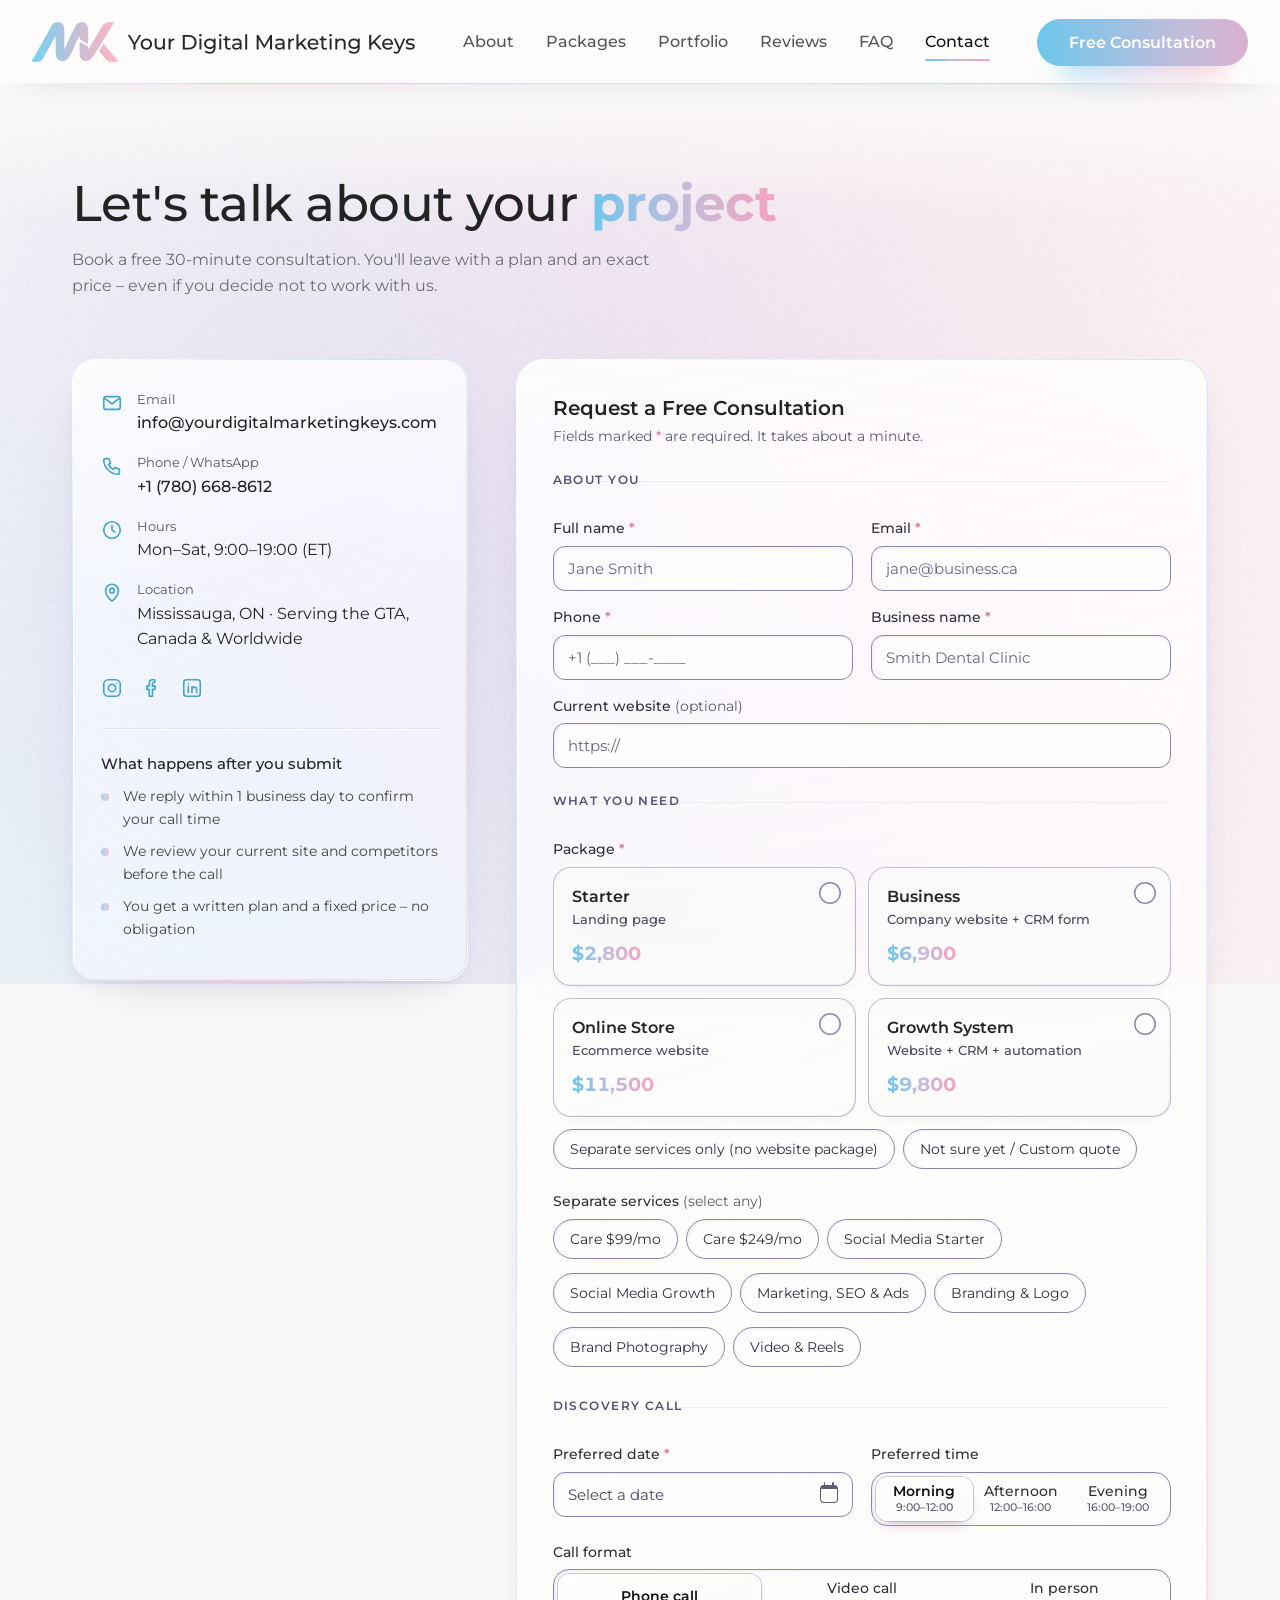
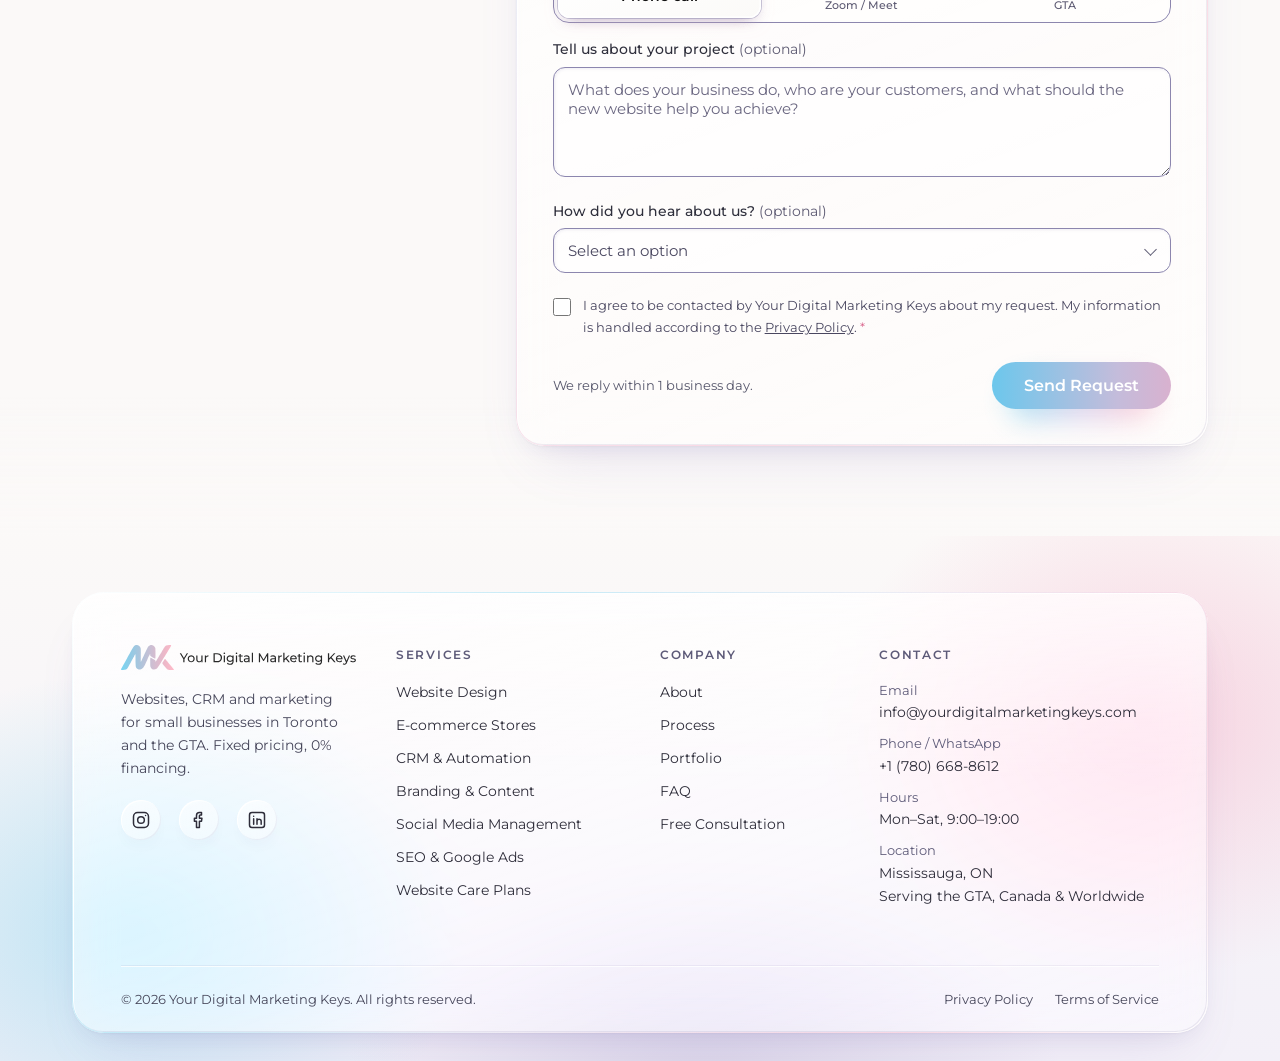
==== commit 955ae5a7: "Update title and Open Graph tags for branding" ====
--- a/contact.html
+++ b/contact.html
@@ -3,7 +3,7 @@
 <head>
 <meta charset="UTF-8">
 <meta name="viewport" content="width=device-width, initial-scale=1.0, viewport-fit=cover">
-<title>Free Consultation – Web Design Mississauga &amp; GTA | YDMK</title>
+<title>Free Consultation – Web Design Mississauga &amp; GTA | Your Digital Marketing Keys</title>
 <meta name="description" content="Book a free 30-minute call and get a plan with a fixed price for your website, CRM or marketing project in Toronto and the GTA.">
 <link rel="canonical" href="https://yourdigitalmarketingkeys.com/contact.html">
 <link rel="icon" href="favicon.ico" sizes="any">
@@ -16,7 +16,7 @@
 <meta property="og:type" content="website">
 <meta property="og:site_name" content="Your Digital Marketing Keys">
 <meta property="og:locale" content="en_CA">
-<meta property="og:title" content="Free Consultation – Web Design Mississauga &amp; GTA | YDMK">
+<meta property="og:title" content="Free Consultation – Web Design Mississauga &amp; GTA | Your Digital Marketing Keys">
 <meta property="og:description" content="Book a free 30-minute call and get a plan with a fixed price for your website, CRM or marketing project in Toronto and the GTA.">
 <meta property="og:url" content="https://yourdigitalmarketingkeys.com/contact.html">
 <meta property="og:image" content="https://yourdigitalmarketingkeys.com/assets/img/og-image.png">
--- a/assets/css/glass.css
+++ b/assets/css/glass.css
@@ -480,3 +480,86 @@
 .gs-cal,.gs-pop{background:linear-gradient(160deg,#ffffff,#FBFAF8 70%,#f7f3fa)}
 .gs-day.is-off{text-decoration:none;color:#b3aec8}
 .gs-day.is-off.is-today{box-shadow:inset 0 0 0 1.5px rgba(140,134,174,.45)}
+
+/* =====================================================================
+   13. Мобильная версия: исправления
+   ===================================================================== */
+/* контакты: колонки не растягиваются по длинному email */
+@media(max-width:960px){.cgrid{grid-template-columns:minmax(0,1fr)}}
+.cgrid>*{min-width:0}
+.cline>div{min-width:0}
+.cline a{overflow-wrap:anywhere}
+
+/* таблица планов на узких экранах — стеклянные карточки без прокрутки вбок
+   (стеклянная рамка внутри прокручиваемой таблицы уезжала вместе с содержимым) */
+@media(max-width:720px){
+  .tscroll,.tscroll.glass{overflow:visible;background:none;border:0;box-shadow:none;-webkit-backdrop-filter:none;backdrop-filter:none;border-radius:0}
+  .tscroll.glass::before,.tscroll.glass::after{content:none}
+  table.plans,.plans tbody,.plans tr,.plans td{display:block;width:auto;min-width:0}
+  table.plans{background:none}
+  .plans tr:first-child{display:none}                       /* строка заголовков */
+  .plans tr{display:grid;grid-template-columns:minmax(0,1fr) auto;gap:6px 14px;margin-bottom:12px;padding:16px 18px;border-radius:18px;
+    background:var(--glass-bg);border:1px solid rgba(255,255,255,.7);
+    box-shadow:inset 1px 1px 0 rgba(255,255,255,.95),inset -1px -1px 0 rgba(90,80,140,.08),var(--glass-shadow)}
+  .tscroll.glass .plans td,.plans td{padding:0;border:0;box-shadow:none;background:none!important;width:auto!important;white-space:normal}
+  .plans td:first-child{grid-column:1;grid-row:1;font-size:.98rem}
+  .tscroll.glass .plans td+td,.plans td+td{box-shadow:none}
+  .tscroll.glass .plans td:last-child,.plans td:last-child{grid-column:2;grid-row:1;text-align:right;white-space:nowrap;font-size:1.02rem;font-weight:700;
+    background:var(--g)!important;-webkit-background-clip:text!important;background-clip:text!important;color:transparent!important}
+  .plans td:nth-child(2){grid-column:1/-1;grid-row:2;color:#4a4760;font-size:.9rem}
+  .plans td:last-child::after{content:" CAD/mo";color:#6a6680;font-size:.72rem;font-weight:500}  /* заголовок столбца скрыт — уточняем, что цена в месяц */
+}
+
+/* =====================================================================
+   14. Блоки карточек на телефоне (mobile-cards.js): карусель (А) и стопка (Б)
+   На главной: Why — стопка, пакеты — карусель, месячные планы — стопка.
+   ===================================================================== */
+.mcards-src,.mdots,.mdeck-nav,.mdeck-hint{display:none}
+@media(max-width:720px){
+  /* таблица планов: на телефоне вместо неё карточки */
+  .tscroll.has-mob table.plans{display:none}
+  .tscroll.has-mob .mcards-src{display:block}
+  .pcard{border-radius:20px;padding:18px 18px 20px;background:var(--glass-bg)}
+  .pcard-top{display:flex;justify-content:space-between;align-items:flex-start;gap:12px}
+  .pcard-name{font-size:1.02rem;font-weight:600;line-height:1.3}
+  .pcard-price{text-align:right;white-space:nowrap;line-height:1.1}
+  .pcard-price b{display:block;font-size:1.35rem;font-weight:700;background:var(--g);-webkit-background-clip:text;background-clip:text;color:transparent}
+  .pcard-price span{font-size:.68rem;color:#5d5a72;font-weight:500;letter-spacing:.02em}
+  .pcard-desc{margin-top:12px;color:#4a4760;font-size:.92rem;line-height:1.55}
+
+  /* --- А. карусель --- */
+  .mcar{display:flex!important;gap:14px;overflow-x:auto;scroll-snap-type:x mandatory;scrollbar-width:none;overscroll-behavior-x:contain;
+    padding:20px 18px 34px;margin:-20px -18px -24px;scroll-padding-inline:18px}
+  .mcar::-webkit-scrollbar{display:none}
+  .mcar>*{flex:0 0 84%;min-width:0;scroll-snap-align:center}
+  .mcar:focus-visible{outline:2px solid #4fa9d1;outline-offset:-4px;border-radius:24px}
+  .mdots{display:flex;justify-content:center;gap:8px;margin-top:8px}
+  .mdot{width:8px;height:8px;padding:0;border:0;border-radius:8px;background:rgba(140,134,174,.45);cursor:pointer;transition:width .3s var(--spring),background .3s}
+  .mdot.on{width:24px;background:var(--g)}
+  .mdot:focus-visible{outline:2px solid #4fa9d1;outline-offset:3px}
+
+  /* --- Б. стопка --- */
+  .mdeck{overflow-x:clip;margin-inline:-18px;padding:16px 18px 6px}        /* смахнутая карточка не расширяет страницу */
+  .mdeck .mdeck-stage{display:block!important;position:relative;touch-action:pan-y;user-select:none;-webkit-user-select:none}
+  .mdeck .mdeck-stage>*{position:absolute;left:0;right:0;top:0;margin:0;transform-origin:50% 100%;cursor:grab;
+    transition:transform .5s var(--spring),opacity .3s}
+  /* в стопке — без backdrop-filter: в Safari на iPhone размытие + transform/opacity на наложенных слоях
+     давало исчезающие карточки; плотная стеклянная заливка выглядит так же */
+  .mdeck .mdeck-stage>*{-webkit-backdrop-filter:none!important;backdrop-filter:none!important;
+    background:linear-gradient(160deg,rgba(255,255,255,.94),rgba(251,250,248,.88))!important;will-change:transform;-webkit-transform:translateZ(0)}
+  .mdeck .mdeck-stage>*::before{display:none}
+  .mdeck .mdeck-stage>.is-top{box-shadow:inset 1px 1px 0 rgba(255,255,255,.95),inset -1px -1px 0 rgba(90,80,140,.08),var(--glass-shadow-hover)}
+  .mdeck .mdeck-stage>:not(.is-top)>*{visibility:hidden}   /* у нижних карточек видны только края */
+  .mdeck-nav{display:flex;align-items:center;justify-content:center;gap:18px;margin-top:18px}
+  .mdeck-btn{width:42px;height:42px;border-radius:50%;border:1px solid var(--ctl-line,#8C86AE);position:relative;cursor:pointer;
+    background:linear-gradient(160deg,#fff,#FBFAF8);box-shadow:inset 0 1px 0 #fff,0 6px 14px -8px rgba(60,55,110,.35)}
+  .mdeck-btn::before{content:"";position:absolute;left:50%;top:50%;width:8px;height:8px;border:solid #3a3a48;border-width:0 1.8px 1.8px 0}
+  .mdeck-prev::before{transform:translate(-30%,-50%) rotate(135deg)}
+  .mdeck-next::before{transform:translate(-70%,-50%) rotate(-45deg)}
+  .mdeck-btn:focus-visible{outline:2px solid #4fa9d1;outline-offset:3px}
+  .mdeck-count{min-width:48px;text-align:center;font-weight:600;color:#3a3a48;font-variant-numeric:tabular-nums}
+  .mdeck-hint{display:block;text-align:center;margin-top:8px;font-size:.78rem;color:#5d5a72;transition:opacity .4s}
+  .mdeck-hint.done{opacity:0}
+  .mdeck .mdeck-stage>.nudge{animation:mnudge 1.2s var(--spring)}
+  @keyframes mnudge{0%{transform:none}30%{transform:translateX(-34px) rotate(-3.5deg)}55%{transform:translateX(12px) rotate(1deg)}100%{transform:none}}
+}
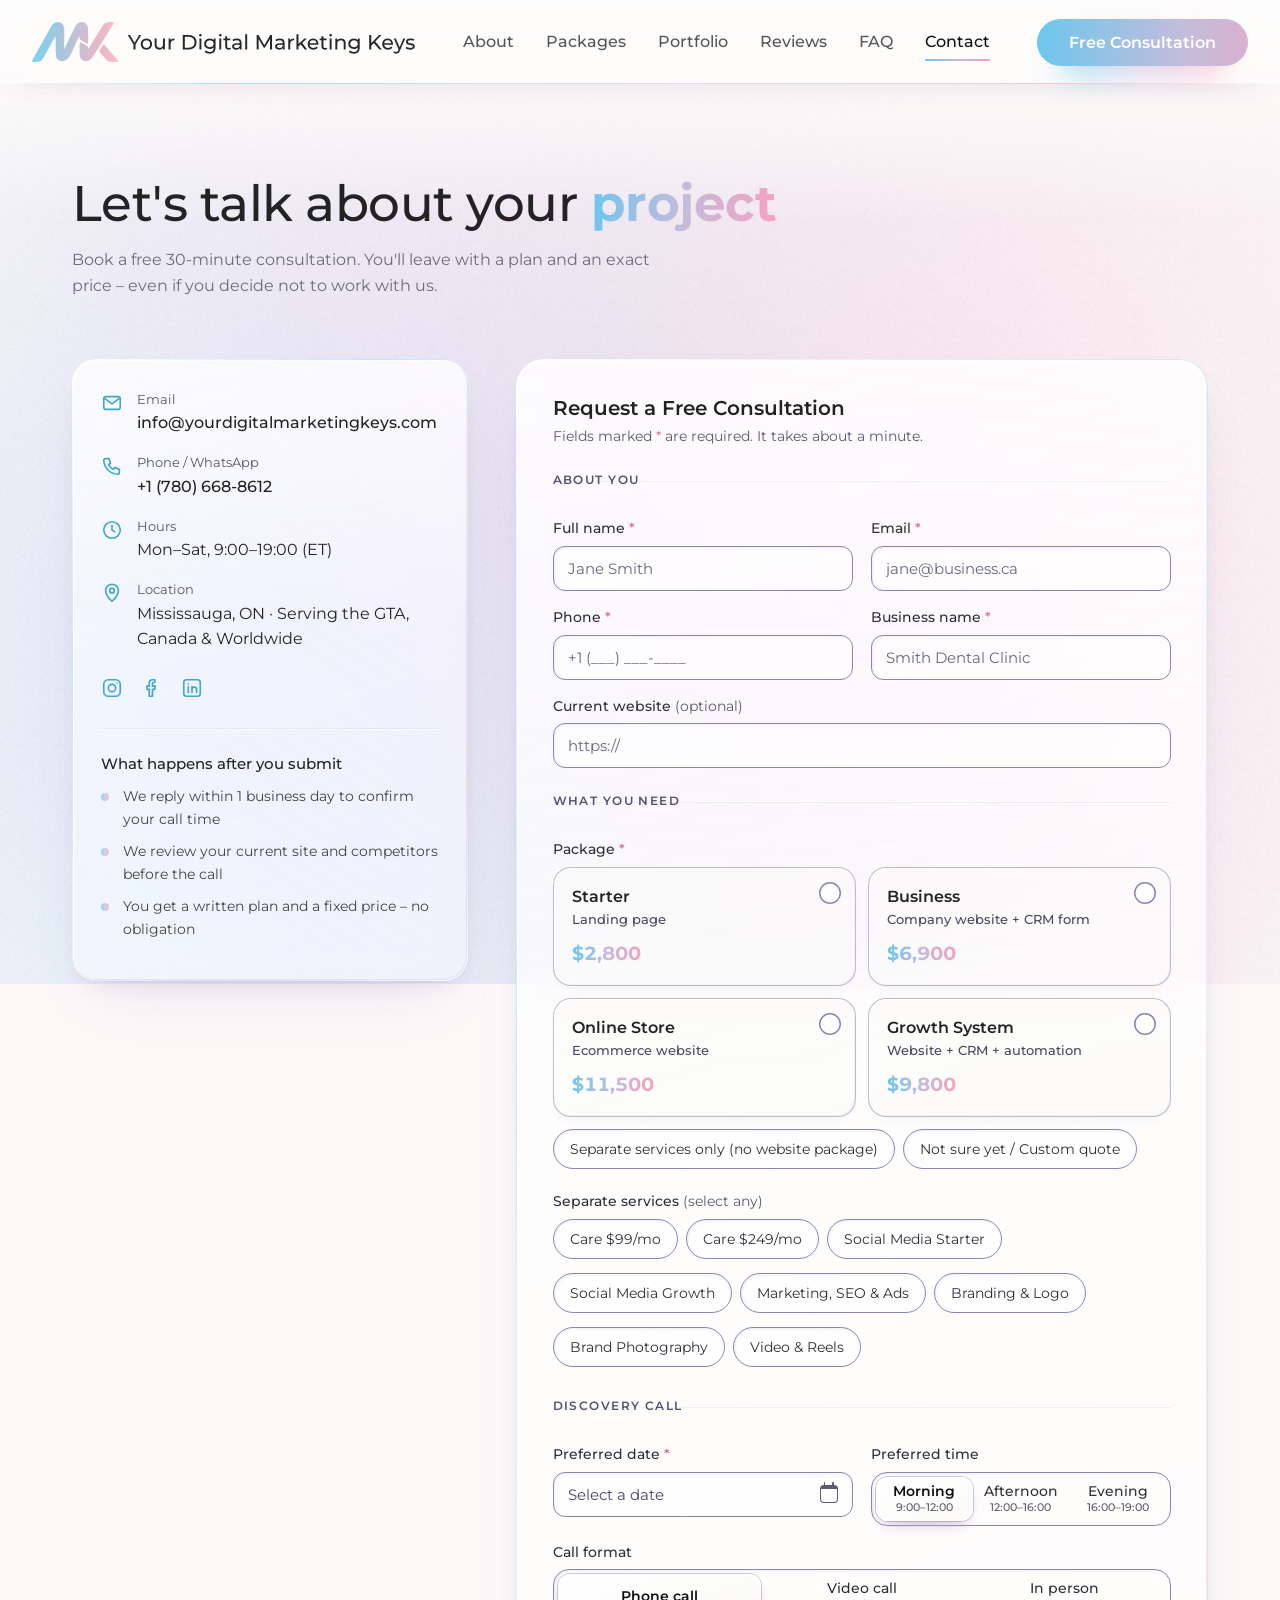
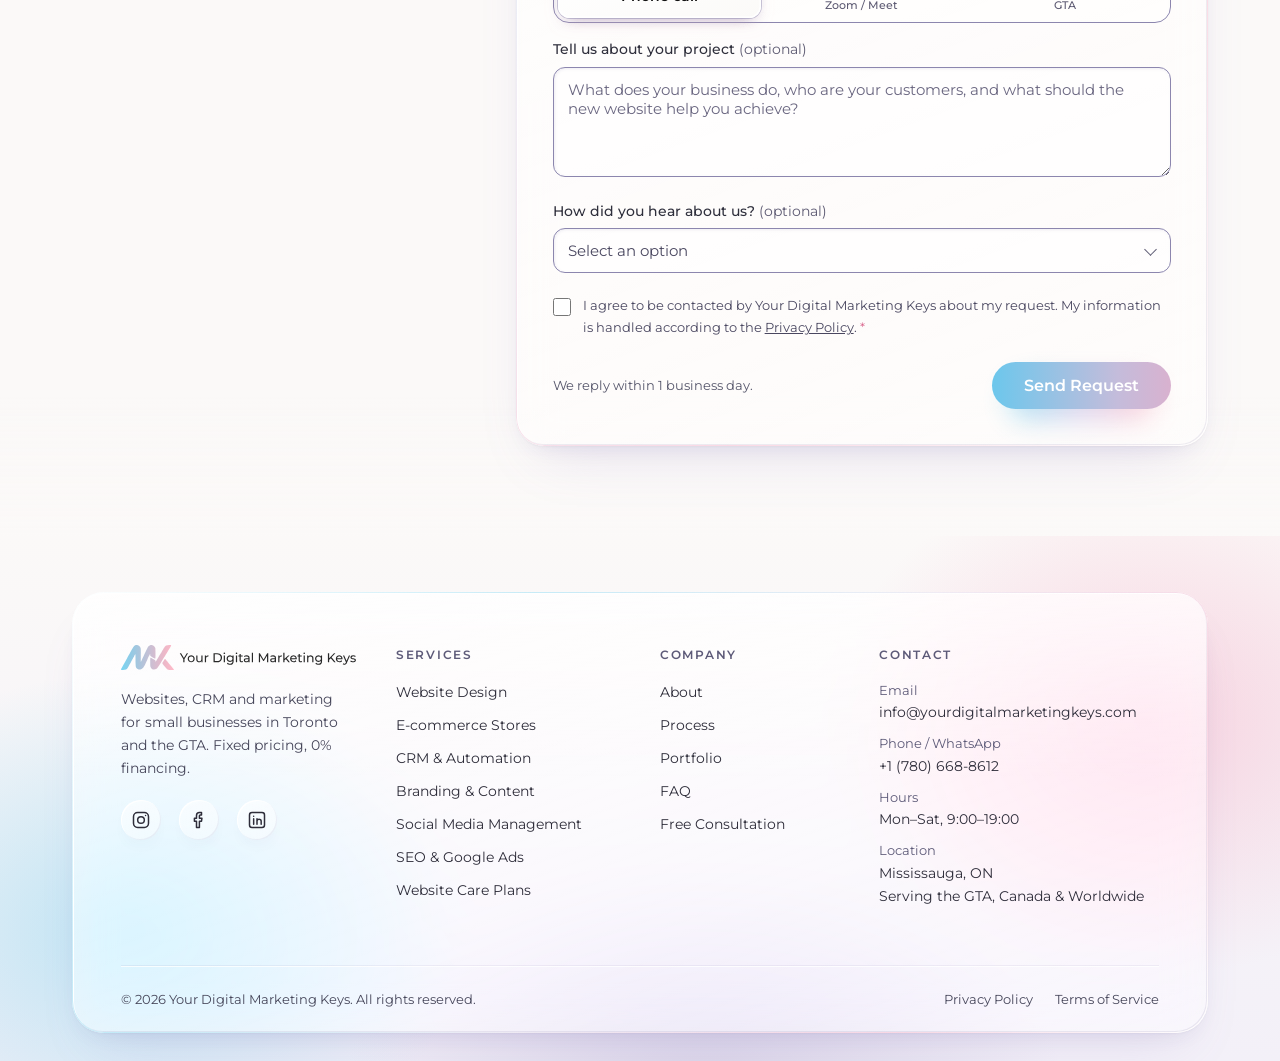
==== commit 67e63913: "Add files via upload" ====
--- a/contact.html
+++ b/contact.html
@@ -3,7 +3,7 @@
 <head>
 <meta charset="UTF-8">
 <meta name="viewport" content="width=device-width, initial-scale=1.0, viewport-fit=cover">
-<title>Free Consultation – Web Design Mississauga &amp; GTA | Your Digital Marketing Keys</title>
+<title>Free Consultation – Web Design Mississauga &amp; GTA | YDMK</title>
 <meta name="description" content="Book a free 30-minute call and get a plan with a fixed price for your website, CRM or marketing project in Toronto and the GTA.">
 <link rel="canonical" href="https://yourdigitalmarketingkeys.com/contact.html">
 <link rel="icon" href="favicon.ico" sizes="any">
@@ -16,7 +16,7 @@
 <meta property="og:type" content="website">
 <meta property="og:site_name" content="Your Digital Marketing Keys">
 <meta property="og:locale" content="en_CA">
-<meta property="og:title" content="Free Consultation – Web Design Mississauga &amp; GTA | Your Digital Marketing Keys">
+<meta property="og:title" content="Free Consultation – Web Design Mississauga &amp; GTA | YDMK">
 <meta property="og:description" content="Book a free 30-minute call and get a plan with a fixed price for your website, CRM or marketing project in Toronto and the GTA.">
 <meta property="og:url" content="https://yourdigitalmarketingkeys.com/contact.html">
 <meta property="og:image" content="https://yourdigitalmarketingkeys.com/assets/img/og-image.png">
--- a/assets/css/glass.css
+++ b/assets/css/glass.css
@@ -563,3 +563,112 @@
   .mdeck .mdeck-stage>.nudge{animation:mnudge 1.2s var(--spring)}
   @keyframes mnudge{0%{transform:none}30%{transform:translateX(-34px) rotate(-3.5deg)}55%{transform:translateX(12px) rotate(1deg)}100%{transform:none}}
 }
+
+/* =====================================================================
+   15. Первый экран: «живой» мокап (hero-mockup.js)
+   Мокап — PNG с прозрачными экранами; под экранами видео.
+   ===================================================================== */
+.hero-grid{display:grid;grid-template-columns:minmax(0,1fr) minmax(0,.92fr);align-items:center;gap:24px}
+.hero-grid .hero-in{margin-left:0}
+@media(min-width:1101px){.hero h1{white-space:normal}.hero{padding-block:170px 130px}}
+.hero-mock{position:relative;margin:0;width:100%;aspect-ratio:1536/1024;perspective:1600px;touch-action:pan-y}
+.hm-tilt{position:absolute;inset:0;transform-style:preserve-3d;will-change:transform}
+.hm-stage{position:absolute;left:0;top:0;width:1536px;height:1024px;transform-origin:0 0}
+.hm-floor{position:absolute;inset:0;pointer-events:none;filter:blur(6px);
+  background:radial-gradient(30% 3.2% at 31% 85.8%,rgba(45,35,85,.30),transparent 72%),
+             radial-gradient(9% 2.4% at 76.5% 87.4%,rgba(45,35,85,.34),transparent 72%),
+             radial-gradient(6.5% 2% at 90% 81.6%,rgba(45,35,85,.26),transparent 72%)}
+.hm-scr{position:absolute;left:0;top:0;transform-origin:0 0;overflow:hidden}
+.hm-scr video,.hm-scr img{position:absolute;display:block;max-width:none}
+.hm-scr-lap{width:1600px;height:1000px;background:#f6f4f2}
+.hm-scr-lap video,.hm-scr-lap img{inset:0;width:100%;height:100%;object-fit:cover}
+.hm-scr-ph{width:436px;height:1000px;background:#faf8f6}
+.hm-scr-ph video,.hm-scr-ph img{left:0;bottom:0;width:100%;height:auto;aspect-ratio:480/852;object-fit:contain}
+.hm-sbar{position:absolute;left:0;right:0;top:0;height:11%;display:flex;align-items:center;justify-content:space-between;padding:34px 40px 0;
+  font:600 30px -apple-system,'SF Pro Text','Segoe UI',Arial,sans-serif;color:#111;background:#faf8f6}
+.hm-sig{display:inline-flex;gap:4px;align-items:flex-end;margin-right:10px;vertical-align:middle}
+.hm-sig i{width:6px;background:#111;border-radius:2px}
+.hm-sig i:nth-child(1){height:9px}.hm-sig i:nth-child(2){height:13px}.hm-sig i:nth-child(3){height:17px}.hm-sig i:nth-child(4){height:21px}
+.hm-bat{display:inline-block;vertical-align:middle;width:46px;height:22px;border:2.5px solid #111;border-radius:6px;padding:3px;position:relative}
+.hm-bat::after{content:"";position:absolute;right:-7px;top:6px;width:4px;height:7px;background:#111;border-radius:0 2px 2px 0}
+.hm-bat b{display:block;width:78%;height:100%;background:#111;border-radius:2px}
+.hm-devices{position:absolute;inset:0;width:100%;height:100%;max-width:none;pointer-events:none;user-select:none;-webkit-user-drag:none}
+.hm-glare{position:absolute;inset:0;pointer-events:none;opacity:var(--go,0);mix-blend-mode:screen;
+  -webkit-mask:url(../img/hero/screens-mask.png) 0 0/100% 100% no-repeat;mask:url(../img/hero/screens-mask.png) 0 0/100% 100% no-repeat;
+  background:radial-gradient(38% 46% at var(--gx,30%) var(--gy,20%),rgba(255,255,255,.55),rgba(255,255,255,0) 70%),
+             linear-gradient(115deg,rgba(255,255,255,.18) 0%,rgba(255,255,255,0) 40%)}
+.hero-mock.hm-enter .hm-tilt{animation:hmRise 1.1s var(--spring) both}
+@keyframes hmRise{from{opacity:0;translate:0 60px;scale:.94}to{opacity:1;translate:0 0;scale:1}}
+/* плашки: наклоняются со сценой, но «ближе» к зрителю */
+.hm-chip{position:absolute;z-index:6;display:flex;align-items:center;gap:12px;padding:12px 18px 12px 12px;border-radius:18px;
+  background:linear-gradient(160deg,rgba(255,255,255,.94),rgba(255,255,255,.8));border:1px solid rgba(255,255,255,.95);
+  box-shadow:inset 1px 1px 0 #fff,0 18px 36px -14px rgba(60,55,110,.35),0 4px 10px -6px rgba(60,55,110,.2);
+  font-size:.86rem;line-height:1.25;white-space:nowrap;transform:translateZ(70px);animation:hmChip .8s var(--spring) both}
+.hm-chip>span:last-child{animation:hmFloat 6s ease-in-out infinite}
+.hm-ic{flex:none;width:34px;height:34px;border-radius:50%;display:grid;place-items:center;background:var(--g);color:#fff;font-weight:700;box-shadow:0 6px 14px -6px rgba(244,163,191,.8)}
+.hm-chip b{display:block;font-weight:600;color:var(--ink)}
+.hm-chip small{display:block;color:#5d5a72;font-size:.76rem}
+.hm-up{color:#2f8fb8;font-weight:700;font-size:.82rem;margin-left:6px}
+.hm-chip-a{left:-4%;top:78%;animation-delay:.55s}
+.hm-chip-b{left:46%;top:2%;padding:11px 18px;transform:translateZ(50px);animation-delay:.75s}
+.hm-chip-b b{font-size:1.3rem}
+@keyframes hmChip{from{opacity:0;scale:.8}to{opacity:1;scale:1}}
+@keyframes hmFloat{0%,100%{translate:0 0}50%{translate:0 -5px}}
+@media(max-width:1100px){
+  .hero-grid{grid-template-columns:1fr;gap:44px}
+  .hero-mock{width:min(100%,640px);margin:0 auto}
+}
+@media(max-width:640px){
+  .hero-mock{width:96%}
+  .hm-chip{font-size:.62rem;padding:6px 9px 6px 6px;gap:6px;border-radius:11px}
+  .hm-chip small{font-size:.56rem}
+  .hm-ic{width:20px;height:20px;font-size:.62rem}
+  .hm-chip-a{left:0;top:84%}
+  .hm-chip-b{left:44%;top:0;padding:6px 10px}
+  .hm-chip-b b{font-size:.85rem}
+  .hm-up{font-size:.62rem}
+}
+@media(prefers-reduced-motion:reduce){.hero-mock.hm-enter .hm-tilt,.hm-chip,.hm-chip>span{animation:none!important}}
+@media(min-width:1101px){.hero h1 br{display:none}}
+/* шапка 961–1240 px: меню и кнопка помещаются (раньше кнопка вылезала за край на ~1180 px) */
+@media(min-width:961px) and (max-width:1240px){
+  nav.top .wrap{gap:16px;padding-inline:20px}
+  nav.top .links{gap:18px}
+  nav.top .wrap>.btn{padding:12px 20px;font-size:.92rem}
+  nav.top .logo img{height:36px;width:auto}
+}
+@media(min-width:961px) and (max-width:1080px){
+  nav.top .links{gap:13px}
+  nav.top .links a{font-size:.9rem}
+  nav.top .wrap>.btn{padding:11px 16px;font-size:.86rem}
+  nav.top .logo img{height:32px}
+}
+/* первый экран: «воздух» между текстом и мокапом (~10% ширины), мокап — размер из прототипа v3 (81% колонки) */
+@media(min-width:1101px){
+  .hero .hero-grid{max-width:1320px;column-gap:clamp(48px,8vw,120px);grid-template-columns:minmax(0,1fr) minmax(0,1.1fr)}  /* край текста совпадает с логотипом в шапке */
+  .hero-mock{width:100%;justify-self:end}
+}
+@media(max-width:640px){.hero-mock{width:91%}}
+/* первый экран (≥1101 px): текст фиксированной ширины, мокап справа; размер мокапа
+   подбирает hero-mockup.js — устройства ровно по высоте текстового блока */
+@media(min-width:1101px){
+  .hero .hero-grid{grid-template-columns:minmax(0,540px) minmax(0,1fr);column-gap:clamp(56px,6vw,96px);align-items:start}
+  .hero h1{font-size:clamp(2.2rem,3.1vw,2.75rem)}
+  .hero p.sub{margin:20px 0 26px}
+  .hero-mock{justify-self:start}
+}
+@media(min-width:1101px){.hero .hero-grid{column-gap:clamp(48px,4.4vw,96px)}}
+@media(min-width:1101px) and (max-width:1439px){
+  .hero .hero-grid{grid-template-columns:minmax(0,520px) minmax(0,1fr)}
+  .hero h1{font-size:clamp(2.15rem,calc(4.2vw - 18px),2.6rem)}
+  .hero-in{padding-bottom:0}
+  .hero p.sub{font-size:.98rem;margin:16px 0 22px}
+  .hero{padding-block:150px 110px}
+}
+/* 1101–1239 px: рядом не помещается ровно по высоте — мокап под текстом, как на планшете */
+@media(min-width:1101px) and (max-width:1239px){
+  .hero .hero-grid{grid-template-columns:1fr;row-gap:44px}
+  .hero-mock{justify-self:center;width:min(100%,640px)!important;margin:0!important}
+}
+/* открытый список/календарь формы — поверх подвала (подвал идёт ниже в коде и иначе перекрывает) */
+main:has(.gs-list.is-open,.gs-date.is-open){position:relative;z-index:40}
